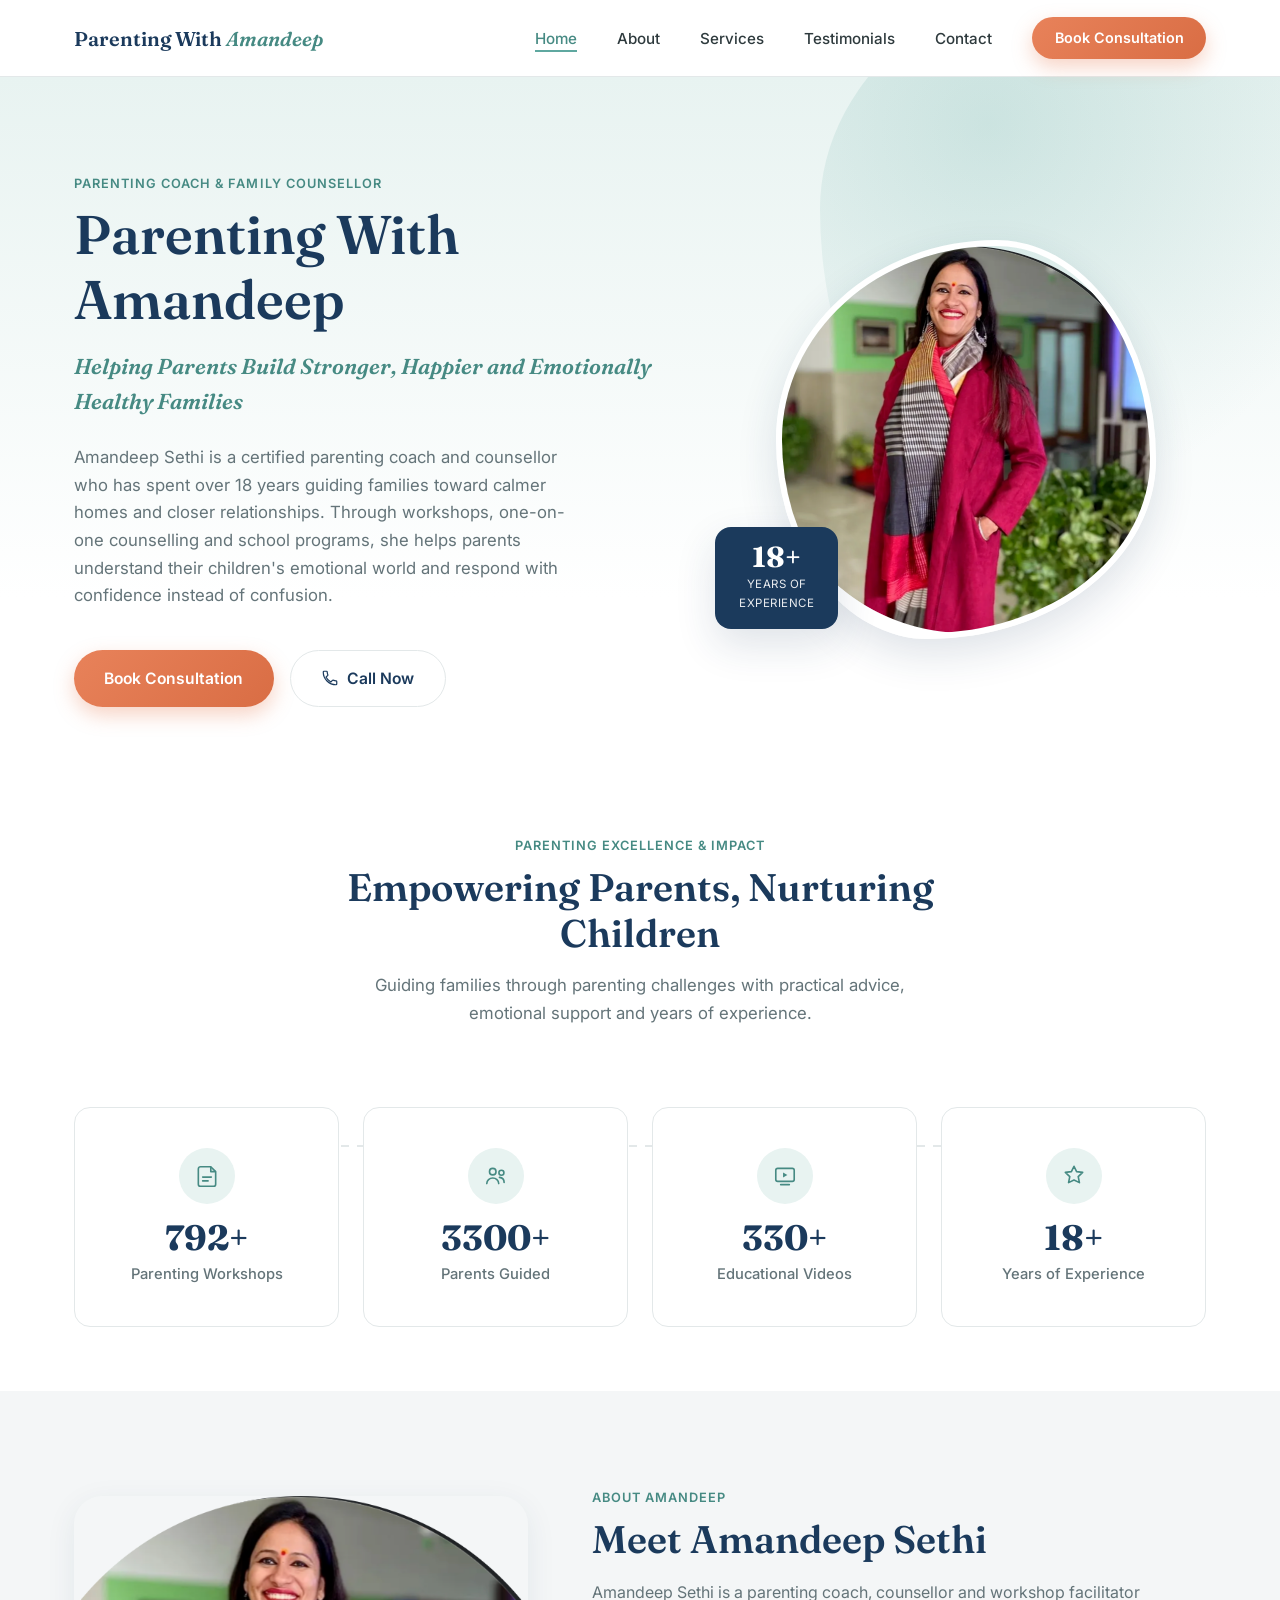
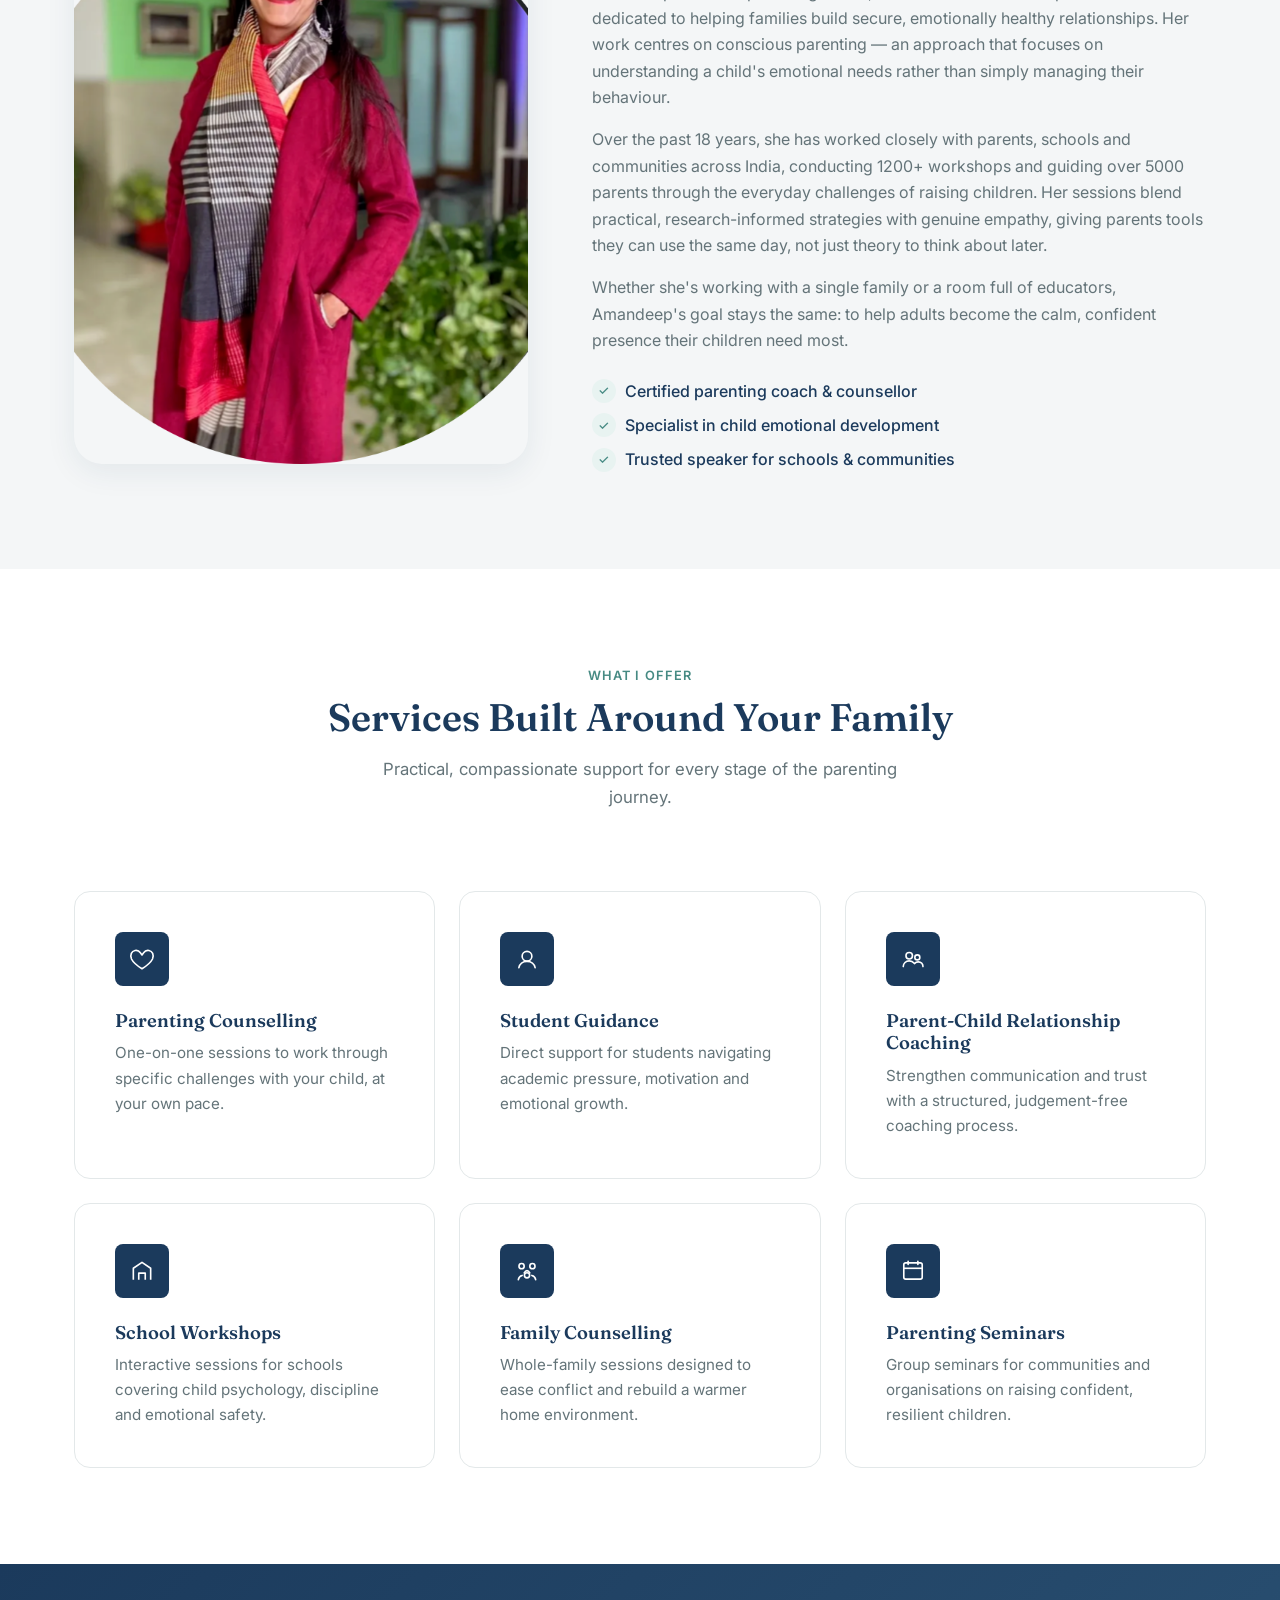
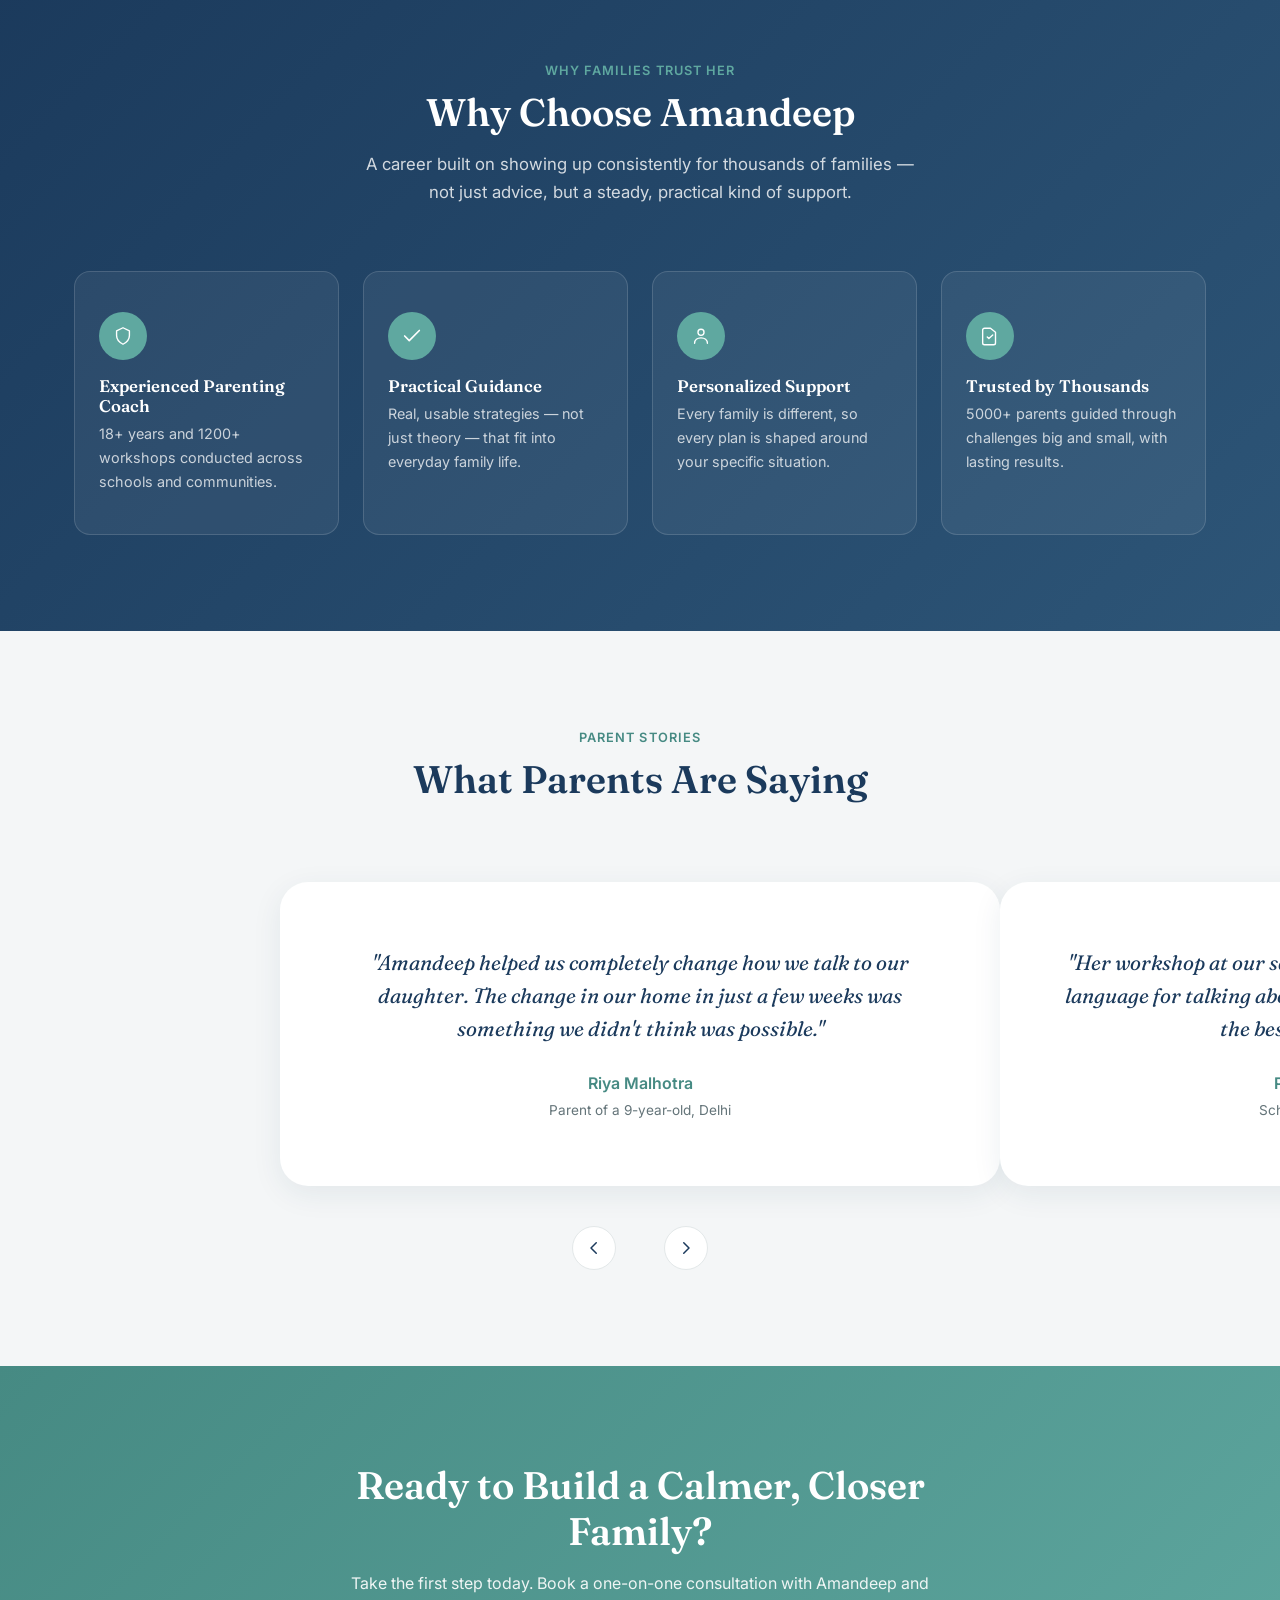
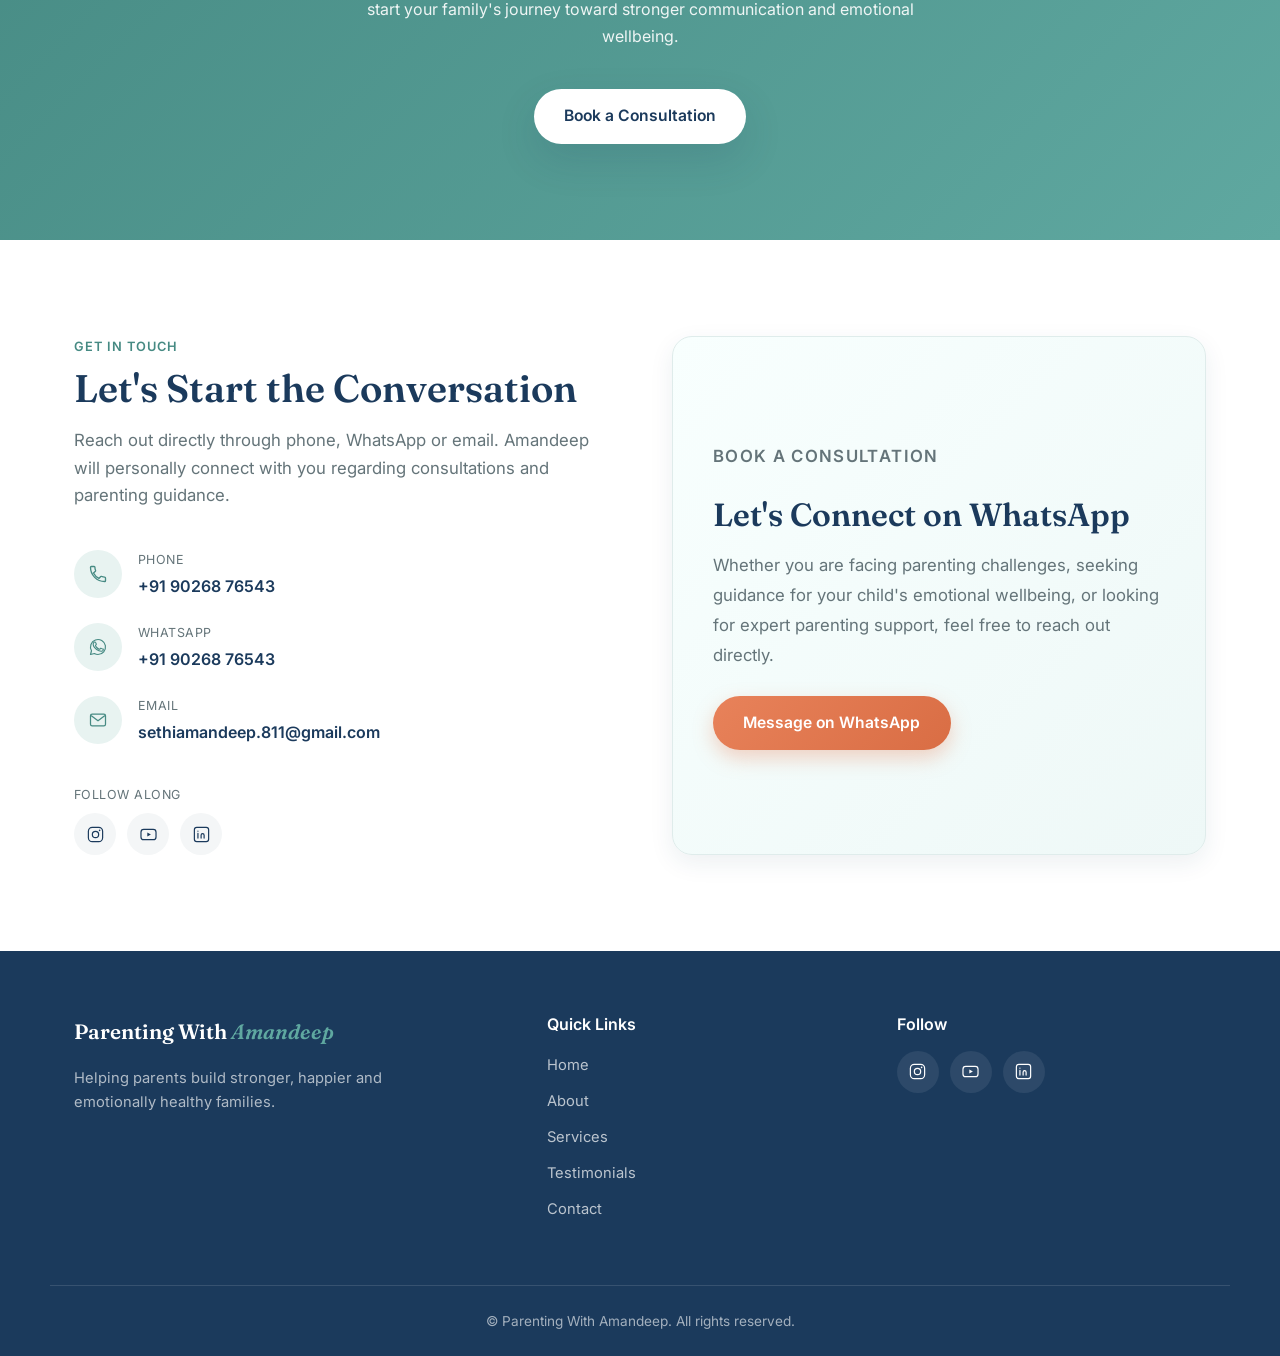
==== index.html @ 9fcb5c41 "Initial website version" ====
<!DOCTYPE html>
<html lang="en">
<head>
  <meta charset="UTF-8" />
  <meta name="viewport" content="width=device-width, initial-scale=1.0" />
  <title>Parenting With Amandeep | Parenting Coach &amp; Family Counsellor</title>
  <meta name="description" content="Amandeep Sethi — Parenting Coach, Counsellor and Workshop Facilitator. 1200+ workshops conducted, 5000+ parents guided. Book a consultation today." />

  <!-- Google Fonts: Fraunces (display/headlines) + Inter (body/UI) -->
  <link rel="preconnect" href="https://fonts.googleapis.com">
  <link rel="preconnect" href="https://fonts.gstatic.com" crossorigin>
  <link href="https://fonts.googleapis.com/css2?family=Fraunces:ital,opsz,wght@0,9..144,300;0,9..144,500;0,9..144,600;0,9..144,700;1,9..144,500&family=Inter:wght@400;500;600;700&display=swap" rel="stylesheet">

  <!-- Stylesheet -->
  <link rel="stylesheet" href="style.css" />
</head>
<body>

  <!-- =========================================================
       SECTION 1 — NAVBAR
       Sticky top navigation with logo, links, and mobile hamburger
  ========================================================== -->
  <header class="navbar" id="navbar">
    <div class="container navbar__inner">

      <a href="#home" class="navbar__logo">
        <span class="navbar__logo-text">Parenting With <em>Amandeep</em></span>
      </a>

      <nav class="navbar__nav" id="primaryNav">
        <ul class="navbar__links">
          <li><a href="#home" class="nav-link is-active">Home</a></li>
          <li><a href="#about" class="nav-link">About</a></li>
          <li><a href="#services" class="nav-link">Services</a></li>
          <li><a href="#testimonials" class="nav-link">Testimonials</a></li>
          <li><a href="#contact" class="nav-link">Contact</a></li>
        </ul>
        <a href="#contact" class="btn btn--primary btn--sm navbar__cta">Book Consultation</a>
      </nav>

      <!-- Mobile hamburger toggle -->
      <button class="hamburger" id="hamburger" aria-label="Toggle navigation menu" aria-expanded="false" aria-controls="mobileMenu">
        <span class="hamburger__bar"></span>
        <span class="hamburger__bar"></span>
        <span class="hamburger__bar"></span>
      </button>
    </div>

    <!-- Mobile slide-down menu -->
    <div class="mobile-menu" id="mobileMenu">
      <ul class="mobile-menu__links">
        <li><a href="#home" class="mobile-link">Home</a></li>
        <li><a href="#about" class="mobile-link">About</a></li>
        <li><a href="#services" class="mobile-link">Services</a></li>
        <li><a href="#testimonials" class="mobile-link">Testimonials</a></li>
        <li><a href="#contact" class="mobile-link">Contact</a></li>
      </ul>
      <a href="#contact" class="btn btn--primary mobile-menu__cta">Book Consultation</a>
    </div>
  </header>

  <main>

    <!-- =========================================================
         SECTION 2 — HERO
         Headline, subheading, intro paragraph, CTA buttons, portrait
    ========================================================== -->
    <section class="hero" id="home">
      <div class="hero__blob" aria-hidden="true"></div>
      <div class="container hero__inner">

        <div class="hero__content">
          <p class="eyebrow">Parenting Coach &amp; Family Counsellor</p>
          <h1 class="hero__title">Parenting With Amandeep</h1>
          <p class="hero__subtitle">Helping Parents Build Stronger, Happier and Emotionally Healthy Families</p>
          <p class="hero__text">
            Amandeep Sethi is a certified parenting coach and counsellor who has spent over 18 years
            guiding families toward calmer homes and closer relationships. Through workshops, one-on-one
            counselling and school programs, she helps parents understand their children's emotional world
            and respond with confidence instead of confusion.
          </p>

          <div class="hero__actions">
            <a href="#contact" class="btn btn--primary">
              Book Consultation
            </a>
            <a href="tel:+910000000000" class="btn btn--outline">
              <svg class="btn__icon" viewBox="0 0 24 24" fill="none" aria-hidden="true">
                <path d="M6.6 10.8c1.4 2.8 3.7 5.1 6.5 6.5l2.2-2.2c.3-.3.7-.4 1-.2 1.2.5 2.4.8 3.7.8.6 0 1 .4 1 1V20c0 .6-.4 1-1 1C10.6 21 3 13.4 3 4c0-.6.4-1 1-1h3.3c.6 0 1 .4 1 1 0 1.3.3 2.5.8 3.7.1.4 0 .8-.2 1L6.6 10.8z" stroke="currentColor" stroke-width="1.6" stroke-linecap="round" stroke-linejoin="round"/>
              </svg>
              Call Now
            </a>
          </div>
        </div>

        <div class="hero__media">
          <div class="hero__image-frame">
            <img src="images/amandeep.PNG" alt="Amandeep Sethi, Parenting Coach and Counsellor" class="hero__image" />
          </div>
          <div class="hero__badge">
            <span class="hero__badge-number">18+</span>
            <span class="hero__badge-label">Years of<br />Experience</span>
          </div>
        </div>

      </div>
    </section>

    <!-- =========================================================
         SECTION 3 — ACHIEVEMENTS
         Milestone strip: connected stat cards representing a
         career timeline of accumulated trust
    ========================================================== -->
    <section class="achievements" aria-label="Achievements and milestones">
      <div class="container">
    <div class="section-head">

      <p class="eyebrow">Parenting Excellence & Impact</p>
        <h2 class="section-title">
            Empowering Parents, Nurturing Children
        </h2>

        <p class="section-subtitle">
            
          Guiding families through parenting challenges with practical advice, emotional support and years of experience.

        </p>

    </div>
</div>
      <div class="container">
        <div class="milestones">

          <div class="milestone">
            <div class="milestone__icon">
              <svg viewBox="0 0 24 24" fill="none" aria-hidden="true"><path d="M4 19.5V5.5a2 2 0 0 1 2-2h9.5l4.5 4.5V19.5a2 2 0 0 1-2 2H6a2 2 0 0 1-2-2z" stroke="currentColor" stroke-width="1.5" stroke-linejoin="round"/><path d="M15.5 3.5V8h4.5" stroke="currentColor" stroke-width="1.5" stroke-linejoin="round"/><path d="M8 13h8M8 16.5h5" stroke="currentColor" stroke-width="1.5" stroke-linecap="round"/></svg>
            </div>
            <span class="milestone__number" data-count="1200" data-suffix="+">0</span>
            <span class="milestone__label">Parenting Workshops</span>
          </div>

          <div class="milestone">
            <div class="milestone__icon">
              <svg viewBox="0 0 24 24" fill="none" aria-hidden="true"><circle cx="9" cy="8" r="3" stroke="currentColor" stroke-width="1.5"/><path d="M3.5 19c0-3 2.5-5.2 5.5-5.2s5.5 2.2 5.5 5.2" stroke="currentColor" stroke-width="1.5" stroke-linecap="round"/><circle cx="17" cy="9" r="2.3" stroke="currentColor" stroke-width="1.5"/><path d="M15.2 13.3c2.4.3 4.3 2.2 4.3 4.7" stroke="currentColor" stroke-width="1.5" stroke-linecap="round"/></svg>
            </div>
            <span class="milestone__number" data-count="5000" data-suffix="+">0</span>
            <span class="milestone__label">Parents Guided</span>
          </div>

          <div class="milestone">
            <div class="milestone__icon">
              <svg viewBox="0 0 24 24" fill="none" aria-hidden="true"><rect x="3.5" y="5" width="17" height="12" rx="1.8" stroke="currentColor" stroke-width="1.5"/><path d="M10.2 8.7l4 2.3-4 2.3V8.7z" fill="currentColor"/><path d="M8 20h8" stroke="currentColor" stroke-width="1.5" stroke-linecap="round"/></svg>
            </div>
            <span class="milestone__number" data-count="500" data-suffix="+">0</span>
            <span class="milestone__label">Educational Videos</span>
          </div>

          <div class="milestone">
            <div class="milestone__icon">
              <svg viewBox="0 0 24 24" fill="none" aria-hidden="true"><path d="M12 3l2.4 5 5.6.7-4.1 3.9 1.1 5.5L12 15.7 7 18.1l1.1-5.5L4 8.7l5.6-.7L12 3z" stroke="currentColor" stroke-width="1.5" stroke-linejoin="round"/></svg>
            </div>
            <span class="milestone__number" data-count="18" data-suffix="+">0</span>
            <span class="milestone__label">Years of Experience</span>
          </div>

        </div>
      </div>
    </section>

    <!-- =========================================================
         SECTION 4 — ABOUT
         Title, professional bio copy, secondary image placeholder
    ========================================================== -->
    <section class="about" id="about">
      <div class="container about__inner">

        <div class="about__media">
          <div class="about__image-frame">
            <img src="images/amandeep-about.PNG" alt="Amandeep Sethi conducting a parenting workshop" class="about__image" />
          </div>
        </div>

        <div class="about__content">
          <p class="eyebrow">About Amandeep</p>
          <h2 class="section-title">Meet Amandeep Sethi</h2>
          <p class="about__text">
            Amandeep Sethi is a parenting coach, counsellor and workshop facilitator dedicated to helping
            families build secure, emotionally healthy relationships. Her work centres on conscious
            parenting — an approach that focuses on understanding a child's emotional needs rather than
            simply managing their behaviour.
          </p>
          <p class="about__text">
            Over the past 18 years, she has worked closely with parents, schools and communities across
            India, conducting 1200+ workshops and guiding over 5000 parents through the everyday
            challenges of raising children. Her sessions blend practical, research-informed strategies
            with genuine empathy, giving parents tools they can use the same day, not just theory to
            think about later.
          </p>
          <p class="about__text">
            Whether she's working with a single family or a room full of educators, Amandeep's goal stays
            the same: to help adults become the calm, confident presence their children need most.
          </p>

          <ul class="about__highlights">
            <li><span class="check">✓</span> Certified parenting coach &amp; counsellor</li>
            <li><span class="check">✓</span> Specialist in child emotional development</li>
            <li><span class="check">✓</span> Trusted speaker for schools &amp; communities</li>
          </ul>
        </div>

      </div>
    </section>

    <!-- =========================================================
         SECTION 5 — SERVICES
         Responsive icon-led service cards
    ========================================================== -->
    <section class="services" id="services">
      <div class="container">
        <div class="section-head">
          <p class="eyebrow">What I Offer</p>
          <h2 class="section-title">Services Built Around Your Family</h2>
          <p class="section-subtitle">Practical, compassionate support for every stage of the parenting journey.</p>
        </div>

        <div class="services__grid">

          <article class="service-card">
            <div class="service-card__icon">
              <svg viewBox="0 0 24 24" fill="none" aria-hidden="true"><path d="M12 21s-7.5-4.6-9.7-9C.7 8.1 2.4 4.8 5.6 4.2c2-.4 3.8.5 4.9 2.1l1.5 2 1.5-2c1.1-1.6 2.9-2.5 4.9-2.1 3.2.6 4.9 3.9 3.3 7.8C19.5 16.4 12 21 12 21z" stroke="currentColor" stroke-width="1.5" stroke-linejoin="round"/></svg>
            </div>
            <h3 class="service-card__title">Parenting Counselling</h3>
            <p class="service-card__text">One-on-one sessions to work through specific challenges with your child, at your own pace.</p>
          </article>

          <article class="service-card">
            <div class="service-card__icon">
              <svg viewBox="0 0 24 24" fill="none" aria-hidden="true"><path d="M12 14c2.5 0 4.5-2 4.5-4.5S14.5 5 12 5 7.5 7 7.5 9.5 9.5 14 12 14z" stroke="currentColor" stroke-width="1.5"/><path d="M4.5 20c.6-3.4 3.6-5.8 7.5-5.8s6.9 2.4 7.5 5.8" stroke="currentColor" stroke-width="1.5" stroke-linecap="round"/></svg>
            </div>
            <h3 class="service-card__title">Student Guidance</h3>
            <p class="service-card__text">Direct support for students navigating academic pressure, motivation and emotional growth.</p>
          </article>

          <article class="service-card">
            <div class="service-card__icon">
              <svg viewBox="0 0 24 24" fill="none" aria-hidden="true"><circle cx="8.5" cy="9" r="3" stroke="currentColor" stroke-width="1.5"/><circle cx="16" cy="10.5" r="2.3" stroke="currentColor" stroke-width="1.5"/><path d="M3 19c0-3 2.5-5.3 5.5-5.3 1.8 0 3.4.8 4.4 2.1" stroke="currentColor" stroke-width="1.5" stroke-linecap="round"/><path d="M13.5 16.2c.8-1 2-1.6 3.4-1.6 2.4 0 4.3 1.9 4.3 4.4" stroke="currentColor" stroke-width="1.5" stroke-linecap="round"/></svg>
            </div>
            <h3 class="service-card__title">Parent-Child Relationship Coaching</h3>
            <p class="service-card__text">Strengthen communication and trust with a structured, judgement-free coaching process.</p>
          </article>

          <article class="service-card">
            <div class="service-card__icon">
              <svg viewBox="0 0 24 24" fill="none" aria-hidden="true"><path d="M4 20V9.5L12 4l8 5.5V20" stroke="currentColor" stroke-width="1.5" stroke-linejoin="round"/><path d="M9 20v-6h6v6" stroke="currentColor" stroke-width="1.5" stroke-linejoin="round"/></svg>
            </div>
            <h3 class="service-card__title">School Workshops</h3>
            <p class="service-card__text">Interactive sessions for schools covering child psychology, discipline and emotional safety.</p>
          </article>

          <article class="service-card">
            <div class="service-card__icon">
              <svg viewBox="0 0 24 24" fill="none" aria-hidden="true"><circle cx="7" cy="7.5" r="2.4" stroke="currentColor" stroke-width="1.5"/><circle cx="17" cy="7.5" r="2.4" stroke="currentColor" stroke-width="1.5"/><circle cx="12" cy="16" r="2.4" stroke="currentColor" stroke-width="1.5"/><path d="M4 20c.3-2 1.6-3.5 3.5-3.9M20 20c-.3-2-1.6-3.5-3.5-3.9M9.4 13.7c.7-1.2 1.6-2 2.6-2s1.9.8 2.6 2" stroke="currentColor" stroke-width="1.5" stroke-linecap="round"/></svg>
            </div>
            <h3 class="service-card__title">Family Counselling</h3>
            <p class="service-card__text">Whole-family sessions designed to ease conflict and rebuild a warmer home environment.</p>
          </article>

          <article class="service-card">
            <div class="service-card__icon">
              <svg viewBox="0 0 24 24" fill="none" aria-hidden="true"><rect x="3.5" y="4.5" width="17" height="15" rx="1.8" stroke="currentColor" stroke-width="1.5"/><path d="M3.5 9.5h17" stroke="currentColor" stroke-width="1.5"/><path d="M7.5 3v3M16.5 3v3" stroke="currentColor" stroke-width="1.5" stroke-linecap="round"/></svg>
            </div>
            <h3 class="service-card__title">Parenting Seminars</h3>
            <p class="service-card__text">Group seminars for communities and organisations on raising confident, resilient children.</p>
          </article>

        </div>
      </div>
    </section>

    <!-- =========================================================
         SECTION 6 — WHY CHOOSE AMANDEEP
    ========================================================== -->
    <section class="why-choose">
      <div class="container why-choose__inner">

        <div class="why-choose__content">
          <p class="eyebrow">Why Families Trust Her</p>
          <h2 class="section-title">Why Choose Amandeep</h2>
          <p class="section-subtitle">
            A career built on showing up consistently for thousands of families — not just advice,
            but a steady, practical kind of support.
          </p>

          <div class="why-grid">
            <div class="why-item">
              <div class="why-item__icon">
                <svg viewBox="0 0 24 24" fill="none" aria-hidden="true"><path d="M12 3l7 3.5v5c0 4.5-3 7.5-7 9.5-4-2-7-5-7-9.5v-5L12 3z" stroke="currentColor" stroke-width="1.5" stroke-linejoin="round"/></svg>
              </div>
              <h3 class="why-item__title">Experienced Parenting Coach</h3>
              <p class="why-item__text">18+ years and 1200+ workshops conducted across schools and communities.</p>
            </div>

            <div class="why-item">
              <div class="why-item__icon">
                <svg viewBox="0 0 24 24" fill="none" aria-hidden="true"><path d="M4 12l5 5L20 6" stroke="currentColor" stroke-width="1.8" stroke-linecap="round" stroke-linejoin="round"/></svg>
              </div>
              <h3 class="why-item__title">Practical Guidance</h3>
              <p class="why-item__text">Real, usable strategies — not just theory — that fit into everyday family life.</p>
            </div>

            <div class="why-item">
              <div class="why-item__icon">
                <svg viewBox="0 0 24 24" fill="none" aria-hidden="true"><circle cx="12" cy="8" r="3.3" stroke="currentColor" stroke-width="1.5"/><path d="M5 20c0-3.5 3-6 7-6s7 2.5 7 6" stroke="currentColor" stroke-width="1.5" stroke-linecap="round"/></svg>
              </div>
              <h3 class="why-item__title">Personalized Support</h3>
              <p class="why-item__text">Every family is different, so every plan is shaped around your specific situation.</p>
            </div>

            <div class="why-item">
              <div class="why-item__icon">
                <svg viewBox="0 0 24 24" fill="none" aria-hidden="true"><path d="M4 19.5V5.5a2 2 0 0 1 2-2h6.5L18 8v11.5a2 2 0 0 1-2 2H6a2 2 0 0 1-2-2z" stroke="currentColor" stroke-width="1.5" stroke-linejoin="round"/><path d="M9 13l1.8 1.8L15 11" stroke="currentColor" stroke-width="1.5" stroke-linecap="round" stroke-linejoin="round"/></svg>
              </div>
              <h3 class="why-item__title">Trusted by Thousands</h3>
              <p class="why-item__text">5000+ parents guided through challenges big and small, with lasting results.</p>
            </div>
          </div>
        </div>

      </div>
    </section>

    <!-- =========================================================
         SECTION 7 — TESTIMONIALS
         Slider with placeholder testimonials, prev/next + dots
    ========================================================== -->
    <section class="testimonials" id="testimonials">
      <div class="container">
        <div class="section-head">
          <p class="eyebrow">Parent Stories</p>
          <h2 class="section-title">What Parents Are Saying</h2>
        </div>

        <div class="testimonial-slider" id="testimonialSlider">
          <div class="testimonial-track" id="testimonialTrack">

            <figure class="testimonial-card">
              <blockquote class="testimonial-card__quote">
                "Amandeep helped us completely change how we talk to our daughter. The change in our
                home in just a few weeks was something we didn't think was possible."
              </blockquote>
              <figcaption class="testimonial-card__author">
                <span class="testimonial-card__name">Riya Malhotra</span>
                <span class="testimonial-card__role">Parent of a 9-year-old, Delhi</span>
              </figcaption>
            </figure>

            <figure class="testimonial-card">
              <blockquote class="testimonial-card__quote">
                "Her workshop at our school gave teachers and parents a shared language for talking
                about children's emotions. Genuinely one of the best sessions we've hosted."
              </blockquote>
              <figcaption class="testimonial-card__author">
                <span class="testimonial-card__name">Principal Anjali Kapoor</span>
                <span class="testimonial-card__role">School Administrator, Gurugram</span>
              </figcaption>
            </figure>

            <figure class="testimonial-card">
              <blockquote class="testimonial-card__quote">
                "I came in feeling like I was failing as a parent. Amandeep never made me feel judged —
                just guided, one practical step at a time."
              </blockquote>
              <figcaption class="testimonial-card__author">
                <span class="testimonial-card__name">Vikram Suri</span>
                <span class="testimonial-card__role">Parent of teenage twins, Mumbai</span>
              </figcaption>
            </figure>

            <figure class="testimonial-card">
              <blockquote class="testimonial-card__quote">
                "What stood out was how personal it felt, even though she's worked with thousands of
                families. Our sessions felt designed specifically for us."
              </blockquote>
              <figcaption class="testimonial-card__author">
                <span class="testimonial-card__name">Neha &amp; Arjun Bhatia</span>
                <span class="testimonial-card__role">Parents of a 5-year-old, Bengaluru</span>
              </figcaption>
            </figure>

          </div>

          <div class="testimonial-controls">
            <button class="testimonial-arrow" id="prevTestimonial" aria-label="Previous testimonial">
              <svg viewBox="0 0 24 24" fill="none" aria-hidden="true"><path d="M15 5l-7 7 7 7" stroke="currentColor" stroke-width="2" stroke-linecap="round" stroke-linejoin="round"/></svg>
            </button>
            <div class="testimonial-dots" id="testimonialDots"></div>
            <button class="testimonial-arrow" id="nextTestimonial" aria-label="Next testimonial">
              <svg viewBox="0 0 24 24" fill="none" aria-hidden="true"><path d="M9 5l7 7-7 7" stroke="currentColor" stroke-width="2" stroke-linecap="round" stroke-linejoin="round"/></svg>
            </button>
          </div>
        </div>
      </div>
    </section>

    <!-- =========================================================
         SECTION 8 — CALL TO ACTION
    ========================================================== -->
    <section class="cta">
      <div class="container cta__inner">
        <h2 class="cta__title">Ready to Build a Calmer, Closer Family?</h2>
        <p class="cta__text">
          Take the first step today. Book a one-on-one consultation with Amandeep and start your
          family's journey toward stronger communication and emotional wellbeing.
        </p>
        <a href="#contact" class="btn btn--light">Book a Consultation</a>
      </div>
    </section>

    <!-- =========================================================
         SECTION 9 — CONTACT
    ========================================================== -->
    <section class="contact" id="contact">
      <div class="container contact__inner">

        <div class="contact__info">
          <p class="eyebrow">Get In Touch</p>
          <h2 class="section-title">Let's Start the Conversation</h2>
          <p class="section-subtitle">Reach out directly through phone, WhatsApp or email. Amandeep will personally connect with you regarding consultations and parenting guidance.</p>

          <ul class="contact__list">
            <li class="contact__item">
              <span class="contact__icon">
                <svg viewBox="0 0 24 24" fill="none" aria-hidden="true"><path d="M6.6 10.8c1.4 2.8 3.7 5.1 6.5 6.5l2.2-2.2c.3-.3.7-.4 1-.2 1.2.5 2.4.8 3.7.8.6 0 1 .4 1 1V20c0 .6-.4 1-1 1C10.6 21 3 13.4 3 4c0-.6.4-1 1-1h3.3c.6 0 1 .4 1 1 0 1.3.3 2.5.8 3.7.1.4 0 .8-.2 1L6.6 10.8z" stroke="currentColor" stroke-width="1.6" stroke-linecap="round" stroke-linejoin="round"/></svg>
              </span>
              <div>
                <span class="contact__label">Phone</span>
                <a href="tel:+919026876543" class="contact__value">+91 90268 76543</a>
              </div>
            </li>

            <li class="contact__item">
              <span class="contact__icon">
                <svg viewBox="0 0 24 24" fill="none" aria-hidden="true"><path d="M17.5 14.4c-.3-.1-1.7-.8-2-.9-.3-.1-.5-.1-.6.1-.2.3-.7.9-.9 1-.2.2-.4.2-.6.1-.9-.4-1.8-1-2.6-1.8-.7-.7-1.3-1.5-1.8-2.4-.1-.2 0-.4.1-.6.2-.2.6-.7.8-.9.1-.2.1-.4 0-.6-.1-.2-.7-1.7-.9-2-.2-.4-.4-.4-.6-.4h-.5c-.2 0-.5.1-.7.3-.7.7-1 1.6-1 2.6.1 1.2.6 2.4 1.5 3.5 1.5 1.9 3.3 3.3 5.5 4.2 1 .4 2 .6 3 .5.7-.1 1.4-.5 1.9-1.1.2-.3.3-.6.3-.9 0-.2 0-.5-.2-.6-.2-.1-.4-.2-.7-.1z" stroke="currentColor" stroke-width="1.3" stroke-linejoin="round"/><path d="M12 21a9 9 0 1 0-7.8-4.5L3 21l4.7-1.2A9 9 0 0 0 12 21z" stroke="currentColor" stroke-width="1.4" stroke-linejoin="round"/></svg>
              </span>
              <div>
                <span class="contact__label">WhatsApp</span>
                <a href="https://wa.me/919026876543" target="_blank" rel="noopener" class="contact__value">+91 90268 76543</a>
              </div>
            </li>

            <li class="contact__item">
              <span class="contact__icon">
                <svg viewBox="0 0 24 24" fill="none" aria-hidden="true"><rect x="3" y="5" width="18" height="14" rx="2" stroke="currentColor" stroke-width="1.5"/><path d="M4 7l8 6 8-6" stroke="currentColor" stroke-width="1.5" stroke-linecap="round" stroke-linejoin="round"/></svg>
              </span>
              <div>
                <span class="contact__label">Email</span>
                <a href="mailto:sethiamandeep.811@gmail.com" class="contact__value">sethiamandeep.811@gmail.com</a> 
              </div>
            </li>
          </ul>

          <div class="contact__social">
            <span class="contact__label">Follow Along</span>
            <div class="social-icons">
              <a href="https://www.instagram.com/parenting_by_amandeep/" class="social-icon" aria-label="Instagram" target="_blank" rel="noopener">
                <svg viewBox="0 0 24 24" fill="none" aria-hidden="true"><rect x="3" y="3" width="18" height="18" rx="5" stroke="currentColor" stroke-width="1.5"/><circle cx="12" cy="12" r="4" stroke="currentColor" stroke-width="1.5"/><circle cx="17.2" cy="6.8" r="1" fill="currentColor"/></svg>
              </a>
              <a href="https://www.youtube.com/channel/UCORkrRvoZBgUt1iR5kBacdw" class="social-icon" aria-label="YouTube" target="_blank" rel="noopener">
                <svg viewBox="0 0 24 24" fill="none" aria-hidden="true"><rect x="2.5" y="5.5" width="19" height="13" rx="3.5" stroke="currentColor" stroke-width="1.5"/><path d="M10.5 9.5l4.5 2.5-4.5 2.5v-5z" fill="currentColor"/></svg>
              </a>
              <a href="https://www.linkedin.com/in/amandeep-sethi-0a8b6b13a/" class="social-icon" aria-label="LinkedIn" target="_blank" rel="noopener">
                <svg viewBox="0 0 24 24" fill="none" aria-hidden="true"><rect x="3" y="3" width="18" height="18" rx="3" stroke="currentColor" stroke-width="1.5"/><path d="M7.5 10.5v6M7.5 7.8v.1M11.5 16.5v-3.7c0-1.1.8-1.9 1.9-1.9s1.9.8 1.9 1.9v3.7" stroke="currentColor" stroke-width="1.5" stroke-linecap="round"/></svg>
              </a>
            </div>
          </div>
        </div>

        <div class="contact__whatsapp">

    <p class="eyebrow">BOOK A CONSULTATION</p>

    <h3>Let's Connect on WhatsApp</h3>

    <p>
        Whether you are facing parenting challenges, seeking guidance for your child's emotional wellbeing, or looking for expert parenting support, feel free to reach out directly.
    </p>

    <a
        href="https://wa.me/919026876543?text=Hello%20Amandeep%20Ma'am,%20I%20would%20like%20to%20book%20a%20consultation."
        target="_blank"
        class="btn btn--primary">

        Message on WhatsApp

    </a>
</div>

      </div>
    </section>

  </main>

  <!-- =========================================================
       SECTION 10 — FOOTER
  ========================================================== -->
  <footer class="footer">
    <div class="container footer__inner">

      <div class="footer__brand">
        <span class="footer__logo">Parenting With <em>Amandeep</em></span>
        <p class="footer__tagline">Helping parents build stronger, happier and emotionally healthy families.</p>
      </div>

      <div class="footer__links">
        <h4 class="footer__heading">Quick Links</h4>
        <ul>
          <li><a href="#home">Home</a></li>
          <li><a href="#about">About</a></li>
          <li><a href="#services">Services</a></li>
          <li><a href="#testimonials">Testimonials</a></li>
          <li><a href="#contact">Contact</a></li>
        </ul>
      </div>

      <div class="footer__social">
        <h4 class="footer__heading">Follow</h4>
        <div class="social-icons">
          <a href="https://www.instagram.com/parenting_by_amandeep/" class="social-icon" aria-label="Instagram" target="_blank" rel="noopener">
            <svg viewBox="0 0 24 24" fill="none" aria-hidden="true"><rect x="3" y="3" width="18" height="18" rx="5" stroke="currentColor" stroke-width="1.5"/><circle cx="12" cy="12" r="4" stroke="currentColor" stroke-width="1.5"/><circle cx="17.2" cy="6.8" r="1" fill="currentColor"/></svg>
          </a>
          <a href="" class="social-icon" aria-label="YouTube" target="_blank" rel="noopener">
            <svg viewBox="0 0 24 24" fill="none" aria-hidden="true"><rect x="2.5" y="5.5" width="19" height="13" rx="3.5" stroke="currentColor" stroke-width="1.5"/><path d="M10.5 9.5l4.5 2.5-4.5 2.5v-5z" fill="currentColor"/></svg>
          </a>
          <a href="https://www.linkedin.com/in/amandeep-sethi-0a8b6b13a" class="social-icon" aria-label="LinkedIn" target="_blank" rel="noopener">
            <svg viewBox="0 0 24 24" fill="none" aria-hidden="true"><rect x="3" y="3" width="18" height="18" rx="3" stroke="currentColor" stroke-width="1.5"/><path d="M7.5 10.5v6M7.5 7.8v.1M11.5 16.5v-3.7c0-1.1.8-1.9 1.9-1.9s1.9.8 1.9 1.9v3.7" stroke="currentColor" stroke-width="1.5" stroke-linecap="round"/></svg>
          </a>
        </div>
      </div>

    </div>

    <div class="footer__bottom">
      <p>&copy; <span id="currentYear"></span> Parenting With Amandeep. All rights reserved.</p>
    </div>
  </footer>

  <!-- Back to top button -->
  <button class="back-to-top" id="backToTop" aria-label="Back to top">
    <svg viewBox="0 0 24 24" fill="none" aria-hidden="true"><path d="M12 19V5M5 12l7-7 7 7" stroke="currentColor" stroke-width="2" stroke-linecap="round" stroke-linejoin="round"/></svg>
  </button>

  <script src="script.js"></script>
</body>
</html>
---- style.css ----
/* =================================================================
   PARENTING WITH AMANDEEP — STYLESHEET
   Organized by: Tokens > Reset > Base > Components > Sections > 
                 Responsive > Utilities
================================================================== */

/* -----------------------------------------------------------------
   1. DESIGN TOKENS
----------------------------------------------------------------- */
:root {
  /* Color palette */
  --color-teal: #5fa8a0;
  --color-teal-dark: #468a83;
  --color-teal-light: #e8f3f1;
  --color-blue: #1b3a5c;
  --color-blue-light: #2d5577;
  --color-white: #ffffff;
  --color-grey-light: #f4f6f7;
  --color-grey-mid: #e3e8e9;
  --color-text: #2e3a3d;
  --color-text-muted: #647479;
  --color-warm: #e8825a;
  --color-warm-dark: #d96d44;

  /* Typography */
  --font-display: "Fraunces", Georgia, serif;
  --font-body: "Inter", -apple-system, BlinkMacSystemFont, sans-serif;

  /* Spacing scale */
  --space-xs: 0.5rem;
  --space-sm: 1rem;
  --space-md: 1.5rem;
  --space-lg: 2.5rem;
  --space-xl: 4rem;
  --space-2xl: 6rem;

  /* Layout */
  --container-width: 1180px;
  --radius-sm: 8px;
  --radius-md: 16px;
  --radius-lg: 28px;
  --shadow-soft: 0 4px 20px rgba(27, 58, 92, 0.06);
  --shadow-card: 0 8px 30px rgba(27, 58, 92, 0.08);
  --shadow-lift: 0 16px 40px rgba(27, 58, 92, 0.14);

  /* Motion */
  --transition-base: 0.25s ease;
  --transition-slow: 0.5s ease;
}

/* -----------------------------------------------------------------
   2. RESET & BASE STYLES
----------------------------------------------------------------- */
* {
  margin: 0;
  padding: 0;
  box-sizing: border-box;
}

html {
  scroll-behavior: smooth;
}

body {
  font-family: var(--font-body);
  color: var(--color-text);
  background-color: var(--color-white);
  line-height: 1.65;
  -webkit-font-smoothing: antialiased;
  overflow-x: hidden;
}

img {
  max-width: 100%;
  display: block;
}

a {
  text-decoration: none;
  color: inherit;
}

ul {
  list-style: none;
}

button {
  font-family: inherit;
  cursor: pointer;
  border: none;
  background: none;
}

/* Visible keyboard focus for accessibility */
a:focus-visible,
button:focus-visible,
input:focus-visible,
textarea:focus-visible {
  outline: 2px solid var(--color-teal-dark);
  outline-offset: 3px;
  border-radius: 4px;
}

/* Respect reduced motion preference */
@media (prefers-reduced-motion: reduce) {
  *,
  *::before,
  *::after {
    animation-duration: 0.01ms !important;
    animation-iteration-count: 1 !important;
    transition-duration: 0.01ms !important;
    scroll-behavior: auto !important;
  }
}

.container {
  width: 100%;
  max-width: var(--container-width);
  margin: 0 auto;
  padding: 0 1.5rem;
}

/* -----------------------------------------------------------------
   3. TYPOGRAPHY
----------------------------------------------------------------- */
h1, h2, h3, h4 {
  font-family: var(--font-display);
  color: var(--color-blue);
  line-height: 1.2;
  font-weight: 600;
}

.eyebrow {
  font-family: var(--font-body);
  font-size: 0.8rem;
  font-weight: 600;
  letter-spacing: 0.08em;
  text-transform: uppercase;
  color: var(--color-teal-dark);
  margin-bottom: var(--space-xs);
}

.section-title {
  font-size: clamp(1.8rem, 3vw, 2.5rem);
  margin-bottom: var(--space-sm);
  font-weight: 600;
}

.section-subtitle {
  color: var(--color-text-muted);
  font-size: 1.05rem;
  max-width: 560px;
}

.section-head {
  text-align: center;
  max-width: 680px;
  margin: 0 auto 80px;
}

.section-head .section-subtitle {
  margin: 0 auto;
}

/* -----------------------------------------------------------------
   4. BUTTONS
----------------------------------------------------------------- */
.btn {
  display: inline-flex;
  align-items: center;
  justify-content: center;
  gap: 0.5rem;
  padding: 0.9rem 1.9rem;
  border-radius: 50px;
  font-weight: 600;
  font-size: 0.98rem;
  transition: transform var(--transition-base), box-shadow var(--transition-base), background-color var(--transition-base);
  white-space: nowrap;
}

.btn--sm {
  padding: 0.6rem 1.4rem;
  font-size: 0.9rem;
}

.btn__icon {
  width: 18px;
  height: 18px;
  flex-shrink: 0;
}

.btn--primary {
  background: linear-gradient(135deg, var(--color-warm) 0%, var(--color-warm-dark) 100%);
  color: var(--color-white);
  box-shadow: 0 8px 20px rgba(232, 130, 90, 0.35);
}

.btn--primary:hover {
  transform: translateY(-2px);
  box-shadow: 0 12px 26px rgba(232, 130, 90, 0.45);
}

.btn--outline {
  background: transparent;
  color: var(--color-blue);
  border: 1.5px solid var(--color-grey-mid);
}

.btn--outline:hover {
  border-color: var(--color-teal);
  color: var(--color-teal-dark);
  transform: translateY(-2px);
}

.btn--light {
  background: var(--color-white);
  color: var(--color-blue);
  box-shadow: var(--shadow-lift);
}

.btn--light:hover {
  transform: translateY(-2px);
  box-shadow: 0 20px 45px rgba(0, 0, 0, 0.18);
}

/* -----------------------------------------------------------------
   5. NAVBAR
----------------------------------------------------------------- */
.navbar {
  position: sticky;
  top: 0;
  z-index: 100;
  background: rgba(255, 255, 255, 0.92);
  backdrop-filter: blur(10px);
  border-bottom: 1px solid var(--color-grey-mid);
  transition: box-shadow var(--transition-base);
}

.navbar.is-scrolled {
  box-shadow: var(--shadow-soft);
}

.navbar__inner {
  display: flex;
  align-items: center;
  justify-content: space-between;
  height: 76px;
}

.navbar__logo-text {
  font-family: var(--font-display);
  font-size: 1.25rem;
  font-weight: 600;
  color: var(--color-blue);
}

.navbar__logo-text em {
  font-style: italic;
  color: var(--color-teal-dark);
}

.navbar__nav {
  display: flex;
  align-items: center;
  gap: var(--space-lg);
}

.navbar__links {
  display: flex;
  gap: var(--space-lg);
}

.nav-link {
  font-size: 0.95rem;
  font-weight: 500;
  color: var(--color-text);
  position: relative;
  padding-bottom: 4px;
  transition: color var(--transition-base);
}

.nav-link::after {
  content: "";
  position: absolute;
  left: 0;
  bottom: 0;
  width: 0;
  height: 2px;
  background: var(--color-teal);
  transition: width var(--transition-base);
}

.nav-link:hover,
.nav-link.is-active {
  color: var(--color-teal-dark);
}

.nav-link:hover::after,
.nav-link.is-active::after {
  width: 100%;
}

/* Hamburger (hidden on desktop) */
.hamburger {
  display: none;
  flex-direction: column;
  gap: 5px;
  padding: 8px;
}

.hamburger__bar {
  width: 24px;
  height: 2px;
  background: var(--color-blue);
  border-radius: 2px;
  transition: transform var(--transition-base), opacity var(--transition-base);
}

.hamburger.is-active .hamburger__bar:nth-child(1) {
  transform: translateY(7px) rotate(45deg);
}
.hamburger.is-active .hamburger__bar:nth-child(2) {
  opacity: 0;
}
.hamburger.is-active .hamburger__bar:nth-child(3) {
  transform: translateY(-7px) rotate(-45deg);
}

/* Mobile menu panel */
.mobile-menu {
  display: none;
  flex-direction: column;
  background: var(--color-white);
  border-top: 1px solid var(--color-grey-mid);
  padding: var(--space-md) 1.5rem var(--space-lg);
  max-height: 0;
  overflow: hidden;
  transition: max-height var(--transition-slow);
}

.mobile-menu.is-open {
  max-height: 420px;
}

.mobile-menu__links {
  display: flex;
  flex-direction: column;
  gap: var(--space-sm);
  margin-bottom: var(--space-md);
}

.mobile-link {
  font-size: 1rem;
  font-weight: 500;
  padding: 0.5rem 0;
  display: block;
  border-bottom: 1px solid var(--color-grey-light);
}

.mobile-menu__cta {
  width: 100%;
}

/* -----------------------------------------------------------------
   6. HERO SECTION
----------------------------------------------------------------- */
.hero {
  position: relative;
  padding: var(--space-2xl) 0 var(--space-xl);
  background: linear-gradient(180deg, var(--color-teal-light) 0%, var(--color-white) 75%);
  overflow: hidden;
}

/* Signature organic blob shape behind hero content */
.hero__blob {
  position: absolute;
  top: -120px;
  right: -100px;
  width: 560px;
  height: 560px;
  background: radial-gradient(circle at 30% 30%, rgba(95, 168, 160, 0.22), rgba(95, 168, 160, 0) 70%);
  border-radius: 58% 42% 65% 35% / 45% 55% 45% 55%;
  z-index: 0;
}

.hero__inner {
  position: relative;
  z-index: 1;
  display: grid;
  grid-template-columns: 1.1fr 0.9fr;
  gap: var(--space-xl);
  align-items: center;
}

.hero__title {
  font-size: clamp(2.4rem, 5vw, 3.4rem);
  margin-bottom: var(--space-sm);
}

.hero__subtitle {
  font-size: clamp(1.1rem, 2vw, 1.35rem);
  color: var(--color-teal-dark);
  font-weight: 600;
  margin-bottom: var(--space-md);
  font-family: var(--font-display);
  font-style: italic;
}

.hero__text {
  color: var(--color-text-muted);
  font-size: 1.05rem;
  max-width: 520px;
  margin-bottom: var(--space-lg);
}

.hero__actions {
  display: flex;
  gap: var(--space-sm);
  flex-wrap: wrap;
}

.hero__media {
  position: relative;
  display: flex;
  justify-content: center;
}

.hero__image-frame {
  position: relative;
  width: 100%;
  max-width: 380px;
  aspect-ratio: 1 / 1.05;
  border-radius: 58% 42% 60% 40% / 50% 55% 45% 50%;
  overflow: hidden;
  box-shadow: var(--shadow-lift);
  border: 6px solid var(--color-white);
}

.hero__image {
  width: 100%;
  height: 100%;
  object-fit: cover;
}

.hero__badge {
  position: absolute;
  bottom: 10px;
  left: -10px;
  background: var(--color-blue);
  color: var(--color-white);
  border-radius: var(--radius-md);
  padding: var(--space-sm) var(--space-md);
  display: flex;
  flex-direction: column;
  align-items: center;
  text-align: center;
  box-shadow: var(--shadow-lift);
}

.hero__badge-number {
  font-family: var(--font-display);
  font-size: 1.8rem;
  font-weight: 700;
  line-height: 1;
}

.hero__badge-label {
  font-size: 0.72rem;
  text-transform: uppercase;
  letter-spacing: 0.04em;
  margin-top: 4px;
  opacity: 0.9;
}

/* -----------------------------------------------------------------
   7. ACHIEVEMENTS — Milestone strip
----------------------------------------------------------------- */
.achievements {
  padding: var(--space-xl) 0;
  background: var(--color-white);
}

.milestones {
  display: grid;
  grid-template-columns: repeat(4, 1fr);
  gap: var(--space-md);
  position: relative;
}

/* Connecting line through milestones — represents the career timeline */
.milestones::before {
  content: "";
  position: absolute;
  top: 38px;
  left: 8%;
  right: 8%;
  height: 2px;
  background: repeating-linear-gradient(
    to right,
    var(--color-grey-mid) 0,
    var(--color-grey-mid) 8px,
    transparent 8px,
    transparent 16px
  );
  z-index: 0;
}

.milestone {
  position: relative;
  z-index: 1;
  background: var(--color-white);
  border: 1px solid var(--color-grey-mid);
  border-radius: var(--radius-md);
  padding: var(--space-lg) var(--space-sm);
  text-align: center;
  display: flex;
  flex-direction: column;
  align-items: center;
  transition: transform var(--transition-base), box-shadow var(--transition-base), border-color var(--transition-base);
}

.milestone:hover {
  transform: translateY(-6px);
  box-shadow: var(--shadow-card);
  border-color: var(--color-teal);
}

.milestone__icon {
  width: 56px;
  height: 56px;
  border-radius: 50%;
  background: var(--color-teal-light);
  color: var(--color-teal-dark);
  display: flex;
  align-items: center;
  justify-content: center;
  margin-bottom: var(--space-sm);
}

.milestone__icon svg {
  width: 26px;
  height: 26px;
}

.milestone__number {
  font-family: var(--font-display);
  font-size: 2.2rem;
  font-weight: 700;
  color: var(--color-blue);
  line-height: 1;
}

.milestone__label {
  font-size: 0.92rem;
  color: var(--color-text-muted);
  margin-top: 0.4rem;
  font-weight: 500;
}

/* -----------------------------------------------------------------
   8. ABOUT SECTION
----------------------------------------------------------------- */
.about {
  padding: var(--space-2xl) 0;
  background: var(--color-grey-light);
}

.about__inner {
  display: grid;
  grid-template-columns: 0.85fr 1.15fr;
  gap: var(--space-xl);
  align-items: center;
}

.about__image-frame {
  border-radius: var(--radius-lg);
  overflow: hidden;
  box-shadow: var(--shadow-card);
  aspect-ratio: 4 / 5;
}

.about__image {
  width: 100%;
  height: 100%;
  object-fit: cover;
}

.about__text {
  color: var(--color-text-muted);
  margin-bottom: var(--space-sm);
}

.about__highlights {
  margin-top: var(--space-md);
  display: flex;
  flex-direction: column;
  gap: var(--space-xs);
}

.about__highlights li {
  display: flex;
  align-items: center;
  gap: 0.6rem;
  font-weight: 500;
  color: var(--color-blue);
}

.check {
  display: inline-flex;
  align-items: center;
  justify-content: center;
  width: 24px;
  height: 24px;
  border-radius: 50%;
  background: var(--color-teal-light);
  color: var(--color-teal-dark);
  font-size: 0.8rem;
  flex-shrink: 0;
}

/* -----------------------------------------------------------------
   9. SERVICES SECTION
----------------------------------------------------------------- */
.services {
  padding: var(--space-2xl) 0;
  background: var(--color-white);
}

.services__grid {
  display: grid;
  grid-template-columns: repeat(3, 1fr);
  gap: var(--space-md);
}

.service-card {
  background: var(--color-white);
  border: 1px solid var(--color-grey-mid);
  border-radius: var(--radius-md);
  padding: var(--space-lg);
  transition: transform var(--transition-base), box-shadow var(--transition-base), border-color var(--transition-base);
}

.service-card:hover {
  transform: translateY(-8px);
  box-shadow: var(--shadow-lift);
  border-color: var(--color-teal);
}

.service-card__icon {
  width: 54px;
  height: 54px;
  border-radius: var(--radius-sm);
  background: var(--color-blue);
  color: var(--color-white);
  display: flex;
  align-items: center;
  justify-content: center;
  margin-bottom: var(--space-md);
}

.service-card__icon svg {
  width: 26px;
  height: 26px;
}

.service-card__title {
  font-size: 1.15rem;
  margin-bottom: 0.5rem;
}

.service-card__text {
  color: var(--color-text-muted);
  font-size: 0.95rem;
}

/* -----------------------------------------------------------------
   10. WHY CHOOSE SECTION
----------------------------------------------------------------- */
.why-choose {
  padding: var(--space-2xl) 0;
  background: var(--color-blue);
  background-image: linear-gradient(135deg, var(--color-blue) 0%, var(--color-blue-light) 100%);
}

.why-choose .eyebrow {
  color: var(--color-teal);
}

.why-choose .section-title,
.why-choose .section-subtitle {
  color: var(--color-white);
}

.why-choose .section-subtitle {
  opacity: 0.8;
}

.why-choose__content {
  text-align: center;
}

.why-choose__content > .section-subtitle {
  margin: 0 auto var(--space-xl);
}

.why-grid {
  display: grid;
  grid-template-columns: repeat(4, 1fr);
  gap: var(--space-md);
}

.why-item {
  background: rgba(255, 255, 255, 0.06);
  border: 1px solid rgba(255, 255, 255, 0.14);
  border-radius: var(--radius-md);
  padding: var(--space-lg) var(--space-md);
  text-align: left;
  transition: background var(--transition-base), transform var(--transition-base);
}

.why-item:hover {
  background: rgba(255, 255, 255, 0.1);
  transform: translateY(-4px);
}

.why-item__icon {
  width: 48px;
  height: 48px;
  border-radius: 50%;
  background: var(--color-teal);
  color: var(--color-white);
  display: flex;
  align-items: center;
  justify-content: center;
  margin-bottom: var(--space-sm);
}

.why-item__icon svg {
  width: 22px;
  height: 22px;
}

.why-item__title {
  color: var(--color-white);
  font-size: 1.05rem;
  margin-bottom: 0.4rem;
}

.why-item__text {
  color: rgba(255, 255, 255, 0.75);
  font-size: 0.9rem;
}

/* -----------------------------------------------------------------
   11. TESTIMONIALS SLIDER
----------------------------------------------------------------- */
.testimonials {
  padding: var(--space-2xl) 0;
  background: var(--color-grey-light);
}

.testimonial-slider {
  max-width: 720px;
  margin: 0 auto;
}

.testimonial-track {
  display: flex;
  transition: transform var(--transition-slow);
}

.testimonial-card {
  flex: 0 0 100%;
  background: var(--color-white);
  border-radius: var(--radius-lg);
  padding: var(--space-xl);
  box-shadow: var(--shadow-card);
  text-align: center;
}

.testimonial-card__quote {
  font-family: var(--font-display);
  font-style: italic;
  font-size: clamp(1.05rem, 2vw, 1.3rem);
  color: var(--color-blue);
  line-height: 1.6;
  margin-bottom: var(--space-md);
}

.testimonial-card__author {
  display: flex;
  flex-direction: column;
  gap: 0.2rem;
}

.testimonial-card__name {
  font-weight: 600;
  color: var(--color-teal-dark);
}

.testimonial-card__role {
  font-size: 0.85rem;
  color: var(--color-text-muted);
}

.testimonial-controls {
  display: flex;
  align-items: center;
  justify-content: center;
  gap: var(--space-md);
  margin-top: var(--space-lg);
}

.testimonial-arrow {
  width: 44px;
  height: 44px;
  border-radius: 50%;
  background: var(--color-white);
  border: 1px solid var(--color-grey-mid);
  color: var(--color-blue);
  display: flex;
  align-items: center;
  justify-content: center;
  transition: background var(--transition-base), color var(--transition-base), transform var(--transition-base);
}

.testimonial-arrow svg {
  width: 18px;
  height: 18px;
}

.testimonial-arrow:hover {
  background: var(--color-teal);
  color: var(--color-white);
  transform: scale(1.06);
}

.testimonial-dots {
  display: flex;
  gap: 0.5rem;
}

.testimonial-dot {
  width: 9px;
  height: 9px;
  border-radius: 50%;
  background: var(--color-grey-mid);
  transition: background var(--transition-base), transform var(--transition-base);
}

.testimonial-dot.is-active {
  background: var(--color-teal);
  transform: scale(1.25);
}

/* -----------------------------------------------------------------
   12. CALL TO ACTION SECTION
----------------------------------------------------------------- */
.cta {
  padding: var(--space-2xl) 0;
  background: linear-gradient(135deg, var(--color-teal-dark) 0%, var(--color-teal) 100%);
  text-align: center;
}

.cta__inner {
  max-width: 640px;
}

.cta__title {
  color: var(--color-white);
  font-size: clamp(1.8rem, 3.5vw, 2.4rem);
  margin-bottom: var(--space-sm);
}

.cta__text {
  color: rgba(255, 255, 255, 0.9);
  margin-bottom: var(--space-lg);
}

/* -----------------------------------------------------------------
   13. CONTACT SECTION
----------------------------------------------------------------- */
.contact {
  padding: var(--space-2xl) 0;
  background: var(--color-white);
}

.contact__inner {
  display: grid;
  grid-template-columns: 1fr 1fr;
  gap: var(--space-xl);
}

.contact__whatsapp {
  background: linear-gradient(135deg, #f8fffe 0%, #eef8f7 100%);
  padding: 40px;
  border-radius: 20px;
  box-shadow: 0 8px 25px rgba(27, 58, 92, 0.08);
  border: 1px solid #dfeceb;
  display: flex;
  flex-direction: column;
  justify-content: center;
  min-height: 280px;
}

.contact__whatsapp h3 {
  font-size: 2rem;
  color: #1b3a5c;
  margin-bottom: 15px;
}

.contact__whatsapp p {
  font-size: 1.05rem;
  color: #647479;
  line-height: 1.8;
  margin-bottom: 25px;
}

.contact__whatsapp .btn {
  width: fit-content;
}

.contact__list {
  margin: var(--space-lg) 0;
  display: flex;
  flex-direction: column;
  gap: var(--space-md);
}

.contact__item {
  display: flex;
  align-items: center;
  gap: var(--space-sm);
}

.contact__icon {
  width: 48px;
  height: 48px;
  border-radius: 50%;
  background: var(--color-teal-light);
  color: var(--color-teal-dark);
  display: flex;
  align-items: center;
  justify-content: center;
  flex-shrink: 0;
}

.contact__icon svg {
  width: 20px;
  height: 20px;
}

.contact__label {
  display: block;
  font-size: 0.78rem;
  text-transform: uppercase;
  letter-spacing: 0.04em;
  color: var(--color-text-muted);
  margin-bottom: 2px;
}

.contact__value {
  font-weight: 600;
  color: var(--color-blue);
  transition: color var(--transition-base);
}

.contact__value:hover {
  color: var(--color-teal-dark);
}

.contact__social {
  margin-top: var(--space-md);
}

.social-icons {
  display: flex;
  gap: 0.7rem;
  margin-top: var(--space-xs);
}

.social-icon {
  width: 42px;
  height: 42px;
  border-radius: 50%;
  background: var(--color-grey-light);
  color: var(--color-blue);
  display: flex;
  align-items: center;
  justify-content: center;
  transition: background var(--transition-base), color var(--transition-base), transform var(--transition-base);
}

.social-icon svg {
  width: 19px;
  height: 19px;
}

.social-icon:hover {
  background: var(--color-teal);
  color: var(--color-white);
  transform: translateY(-3px);
}

/* Contact form */
.contact__form {
  background: var(--color-grey-light);
  border-radius: var(--radius-lg);
  padding: var(--space-lg);
}

.form-row {
  margin-bottom: var(--space-md);
  display: flex;
  flex-direction: column;
}

.form-label {
  font-size: 0.85rem;
  font-weight: 600;
  color: var(--color-blue);
  margin-bottom: 0.4rem;
}

.form-input {
  font-family: var(--font-body);
  padding: 0.8rem 1rem;
  border: 1.5px solid var(--color-grey-mid);
  border-radius: var(--radius-sm);
  font-size: 0.95rem;
  background: var(--color-white);
  transition: border-color var(--transition-base), box-shadow var(--transition-base);
}

.form-input:focus {
  border-color: var(--color-teal);
  box-shadow: 0 0 0 3px rgba(95, 168, 160, 0.15);
}

.form-input.has-error {
  border-color: #d9534f;
}

.form-textarea {
  resize: vertical;
  min-height: 100px;
}

.form-error {
  font-size: 0.8rem;
  color: #d9534f;
  margin-top: 0.3rem;
  min-height: 1em;
}

.form-submit {
  width: 100%;
  margin-top: var(--space-xs);
}

.form-success {
  display: none;
  margin-top: var(--space-md);
  padding: var(--space-sm);
  background: var(--color-teal-light);
  color: var(--color-teal-dark);
  border-radius: var(--radius-sm);
  font-size: 0.9rem;
  text-align: center;
}

.form-success.is-visible {
  display: block;
}

/* -----------------------------------------------------------------
   14. FOOTER
----------------------------------------------------------------- */
.footer {
  background: var(--color-blue);
  color: rgba(255, 255, 255, 0.85);
  padding-top: var(--space-xl);
}

.footer__inner {
  display: grid;
  grid-template-columns: 1.4fr 1fr 1fr;
  gap: var(--space-lg);
  padding-bottom: var(--space-xl);
  border-bottom: 1px solid rgba(255, 255, 255, 0.12);
}

.footer__logo {
  font-family: var(--font-display);
  font-size: 1.3rem;
  font-weight: 600;
  color: var(--color-white);
}

.footer__logo em {
  color: var(--color-teal);
  font-style: italic;
}

.footer__tagline {
  margin-top: var(--space-sm);
  max-width: 320px;
  font-size: 0.92rem;
  color: rgba(255, 255, 255, 0.65);
}

.footer__heading {
  color: var(--color-white);
  font-size: 1rem;
  margin-bottom: var(--space-sm);
  font-family: var(--font-body);
  font-weight: 600;
}

.footer__links ul {
  display: flex;
  flex-direction: column;
  gap: 0.6rem;
}

.footer__links a {
  font-size: 0.92rem;
  color: rgba(255, 255, 255, 0.7);
  transition: color var(--transition-base);
}

.footer__links a:hover {
  color: var(--color-teal);
}

.footer__social .social-icon {
  background: rgba(255, 255, 255, 0.08);
  color: var(--color-white);
}

.footer__social .social-icon:hover {
  background: var(--color-teal);
}

.footer__bottom {
  text-align: center;
  padding: var(--space-md) 0;
  font-size: 0.85rem;
  color: rgba(255, 255, 255, 0.6);
}

/* -----------------------------------------------------------------
   15. BACK TO TOP BUTTON
----------------------------------------------------------------- */
.back-to-top {
  position: fixed;
  bottom: 28px;
  right: 28px;
  width: 48px;
  height: 48px;
  border-radius: 50%;
  background: var(--color-blue);
  color: var(--color-white);
  display: flex;
  align-items: center;
  justify-content: center;
  box-shadow: var(--shadow-lift);
  opacity: 0;
  visibility: hidden;
  transform: translateY(10px);
  transition: opacity var(--transition-base), visibility var(--transition-base), transform var(--transition-base), background var(--transition-base);
  z-index: 90;
}

.back-to-top.is-visible {
  opacity: 1;
  visibility: visible;
  transform: translateY(0);
}

.back-to-top:hover {
  background: var(--color-teal-dark);
}

.back-to-top svg {
  width: 20px;
  height: 20px;
}

/* -----------------------------------------------------------------
   16. SCROLL-REVEAL ANIMATION (lightweight, respects reduced motion)
----------------------------------------------------------------- */
.reveal {
  opacity: 0;
  transform: translateY(24px);
  transition: opacity 0.6s ease, transform 0.6s ease;
}

.reveal.is-revealed {
  opacity: 1;
  transform: translateY(0);
}

/* -----------------------------------------------------------------
   17. RESPONSIVE BREAKPOINTS
----------------------------------------------------------------- */

/* Tablet */
@media (max-width: 992px) {
  .hero__inner {
    grid-template-columns: 1fr;
    text-align: center;
  }

  .hero__text {
    margin-left: auto;
    margin-right: auto;
  }

  .hero__actions {
    justify-content: center;
  }

  .hero__media {
    margin-top: var(--space-lg);
  }

  .about__inner {
    grid-template-columns: 1fr;
  }

  .about__image-frame {
    max-width: 420px;
    margin: 0 auto;
  }

  .services__grid {
    grid-template-columns: repeat(2, 1fr);
  }

  .why-grid {
    grid-template-columns: repeat(2, 1fr);
  }

  .contact__inner {
    grid-template-columns: 1fr;
  }

  .footer__inner {
    grid-template-columns: 1fr 1fr;
  }

  .footer__brand {
    grid-column: 1 / -1;
  }
}

/* Mobile nav switch */
@media (max-width: 860px) {
  .navbar__nav {
    display: none;
  }

  .hamburger {
    display: flex;
  }

  .mobile-menu {
    display: flex;
  }
}

/* Small tablet / large phone */
@media (max-width: 768px) {
  .milestones {
    grid-template-columns: repeat(2, 1fr);
  }

  .milestones::before {
    display: none;
  }

  .services__grid {
    grid-template-columns: 1fr;
  }

  .why-grid {
    grid-template-columns: 1fr;
  }
}

/* Mobile phones */
@media (max-width: 560px) {
  :root {
    --space-2xl: 4rem;
    --space-xl: 2.8rem;
  }

  .hero {
    padding-top: var(--space-xl);
  }

  .hero__blob {
    width: 360px;
    height: 360px;
    top: -80px;
    right: -120px;
  }

  .hero__image-frame {
    max-width: 280px;
  }

  .hero__badge {
    left: 50%;
    transform: translateX(-50%);
    bottom: -20px;
  }

  .hero__actions {
    flex-direction: column;
    width: 100%;
  }

  .hero__actions .btn {
    width: 100%;
  }

  .testimonial-card {
    padding: var(--space-lg) var(--space-md);
  }

  .back-to-top {
    bottom: 18px;
    right: 18px;
    width: 42px;
    height: 42px;
  }
}
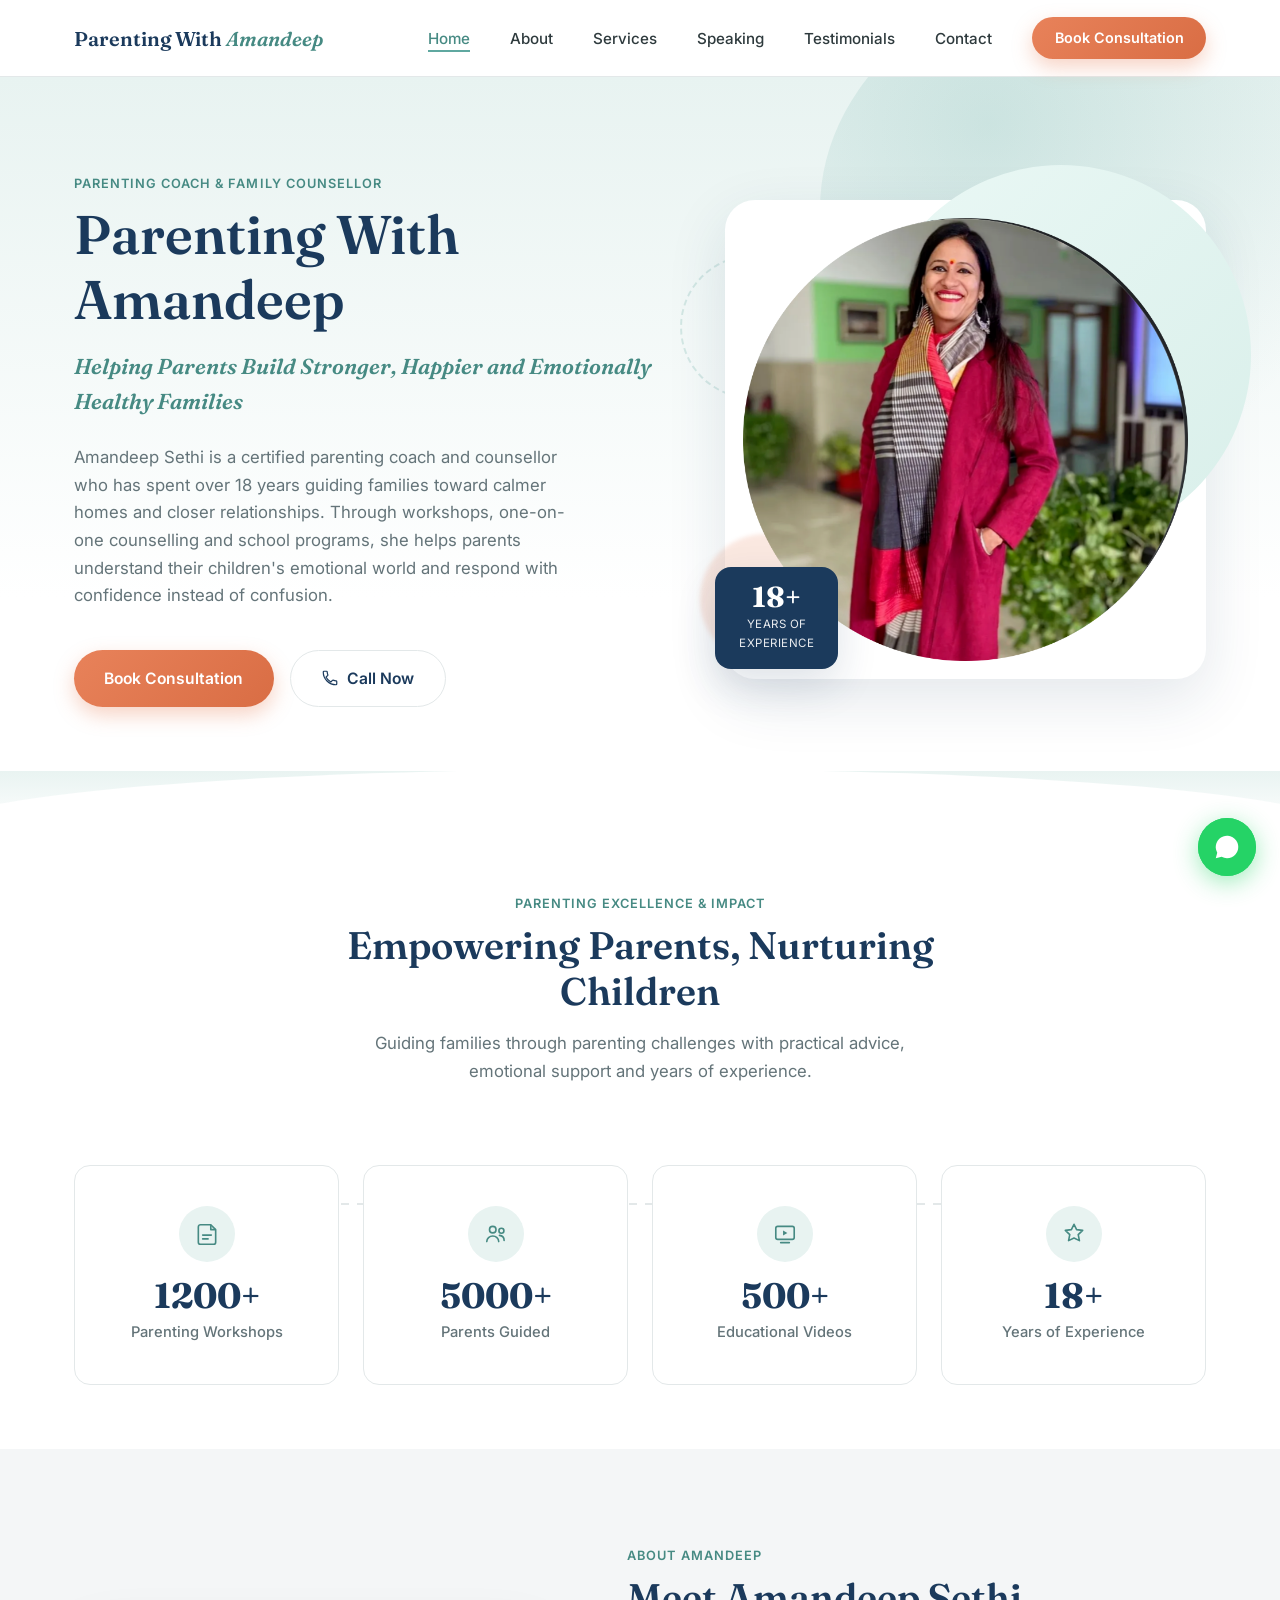
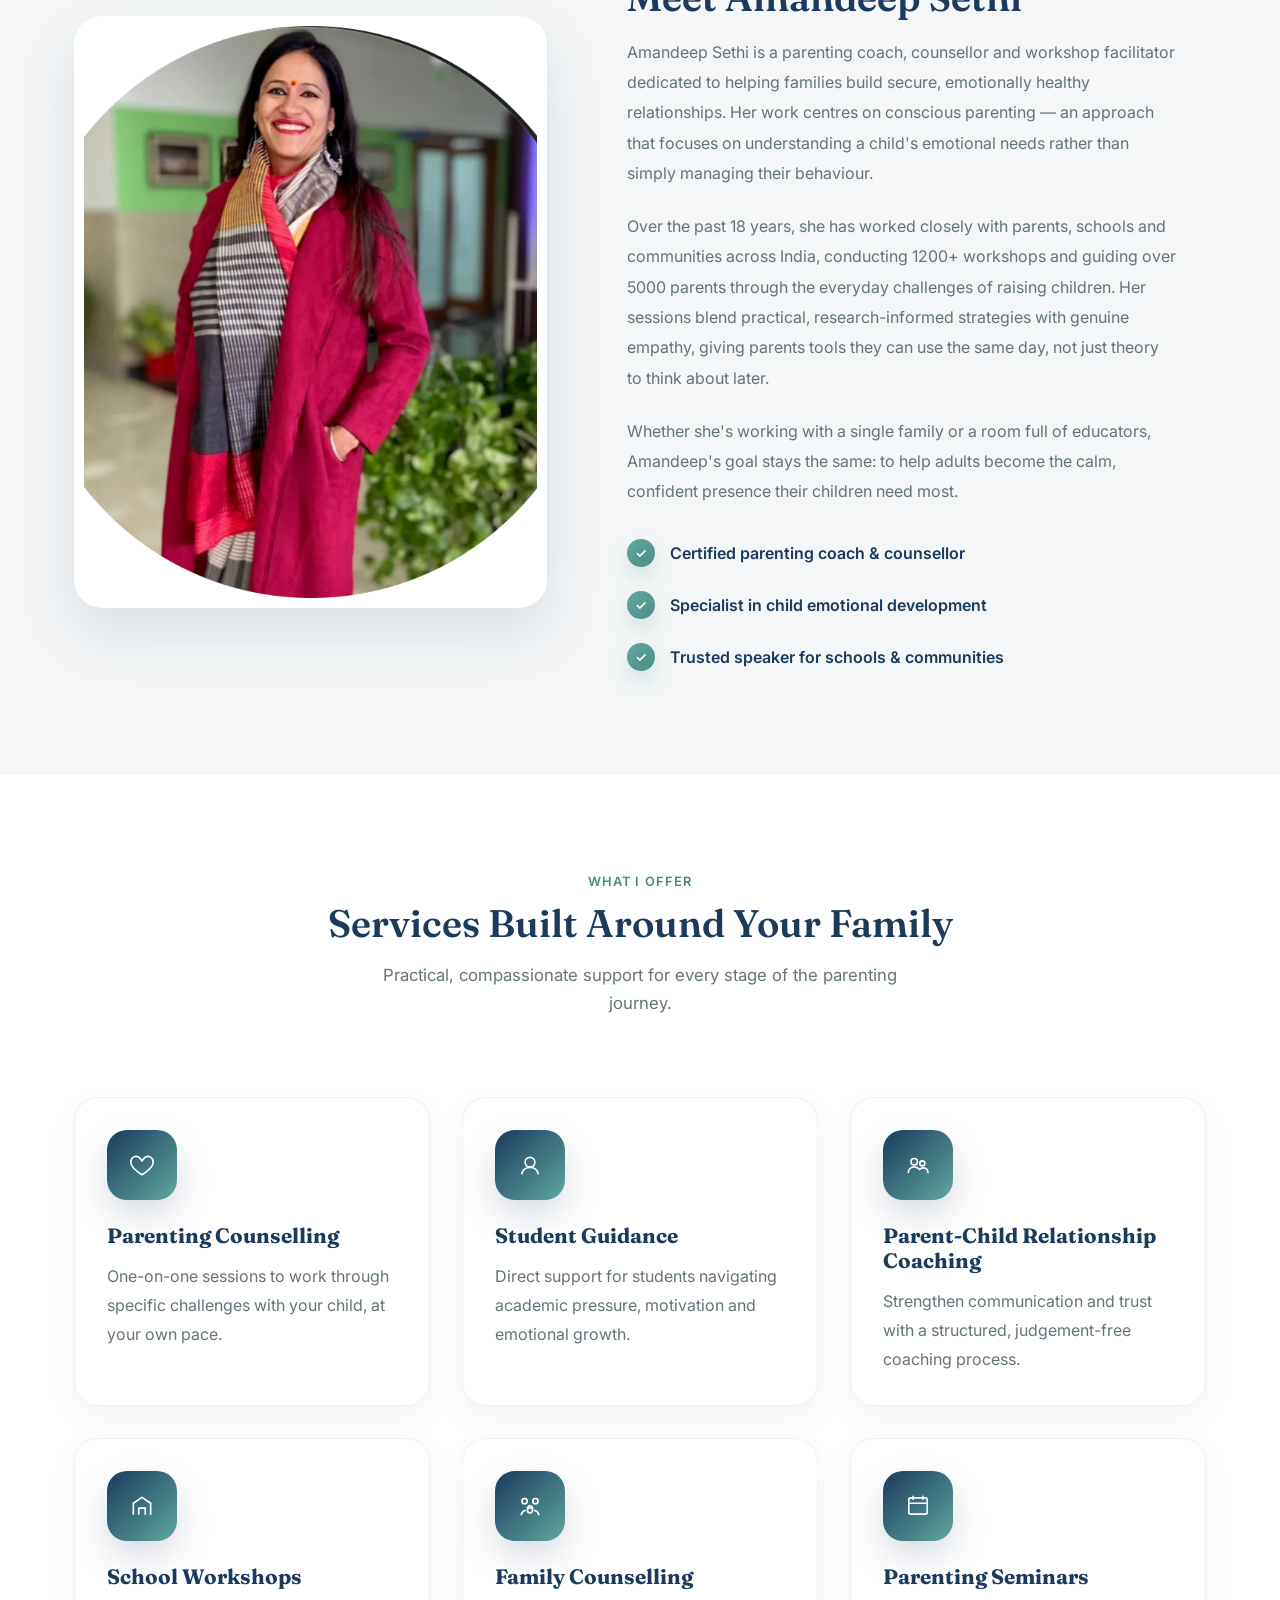
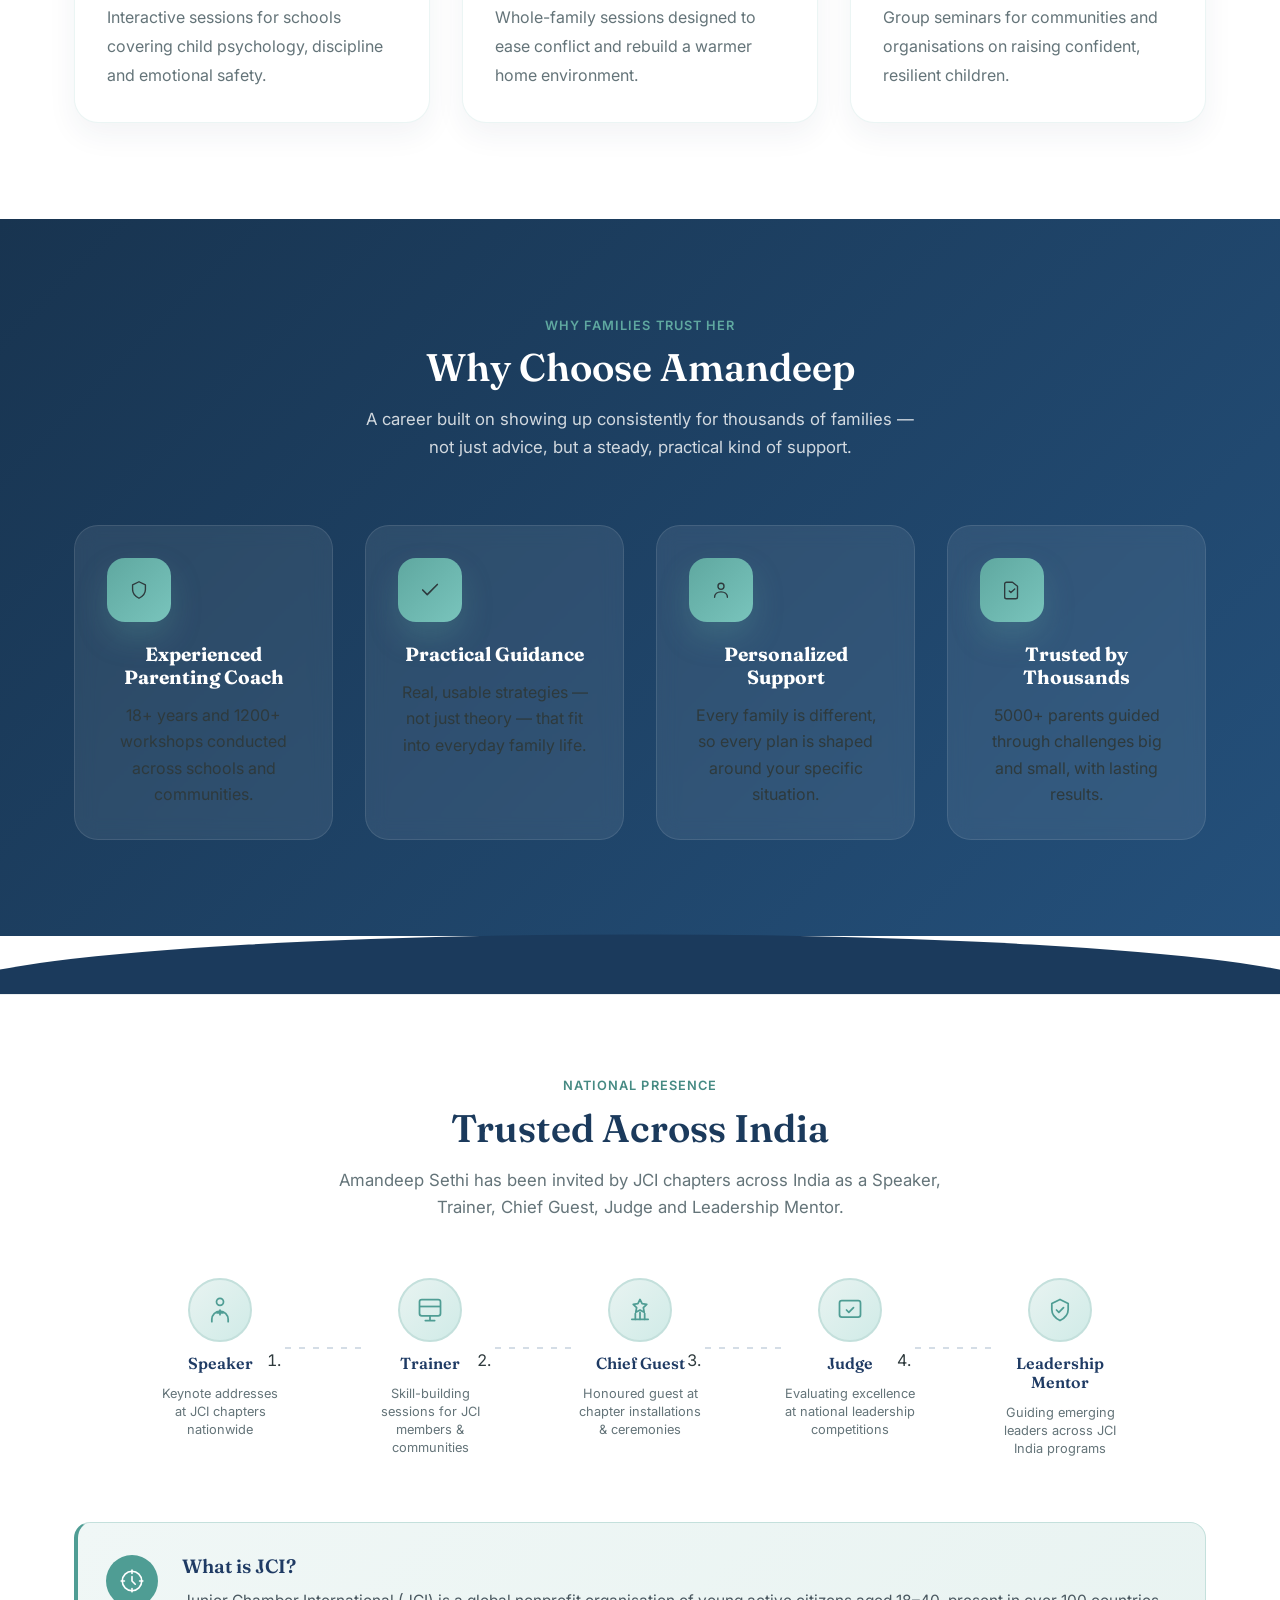
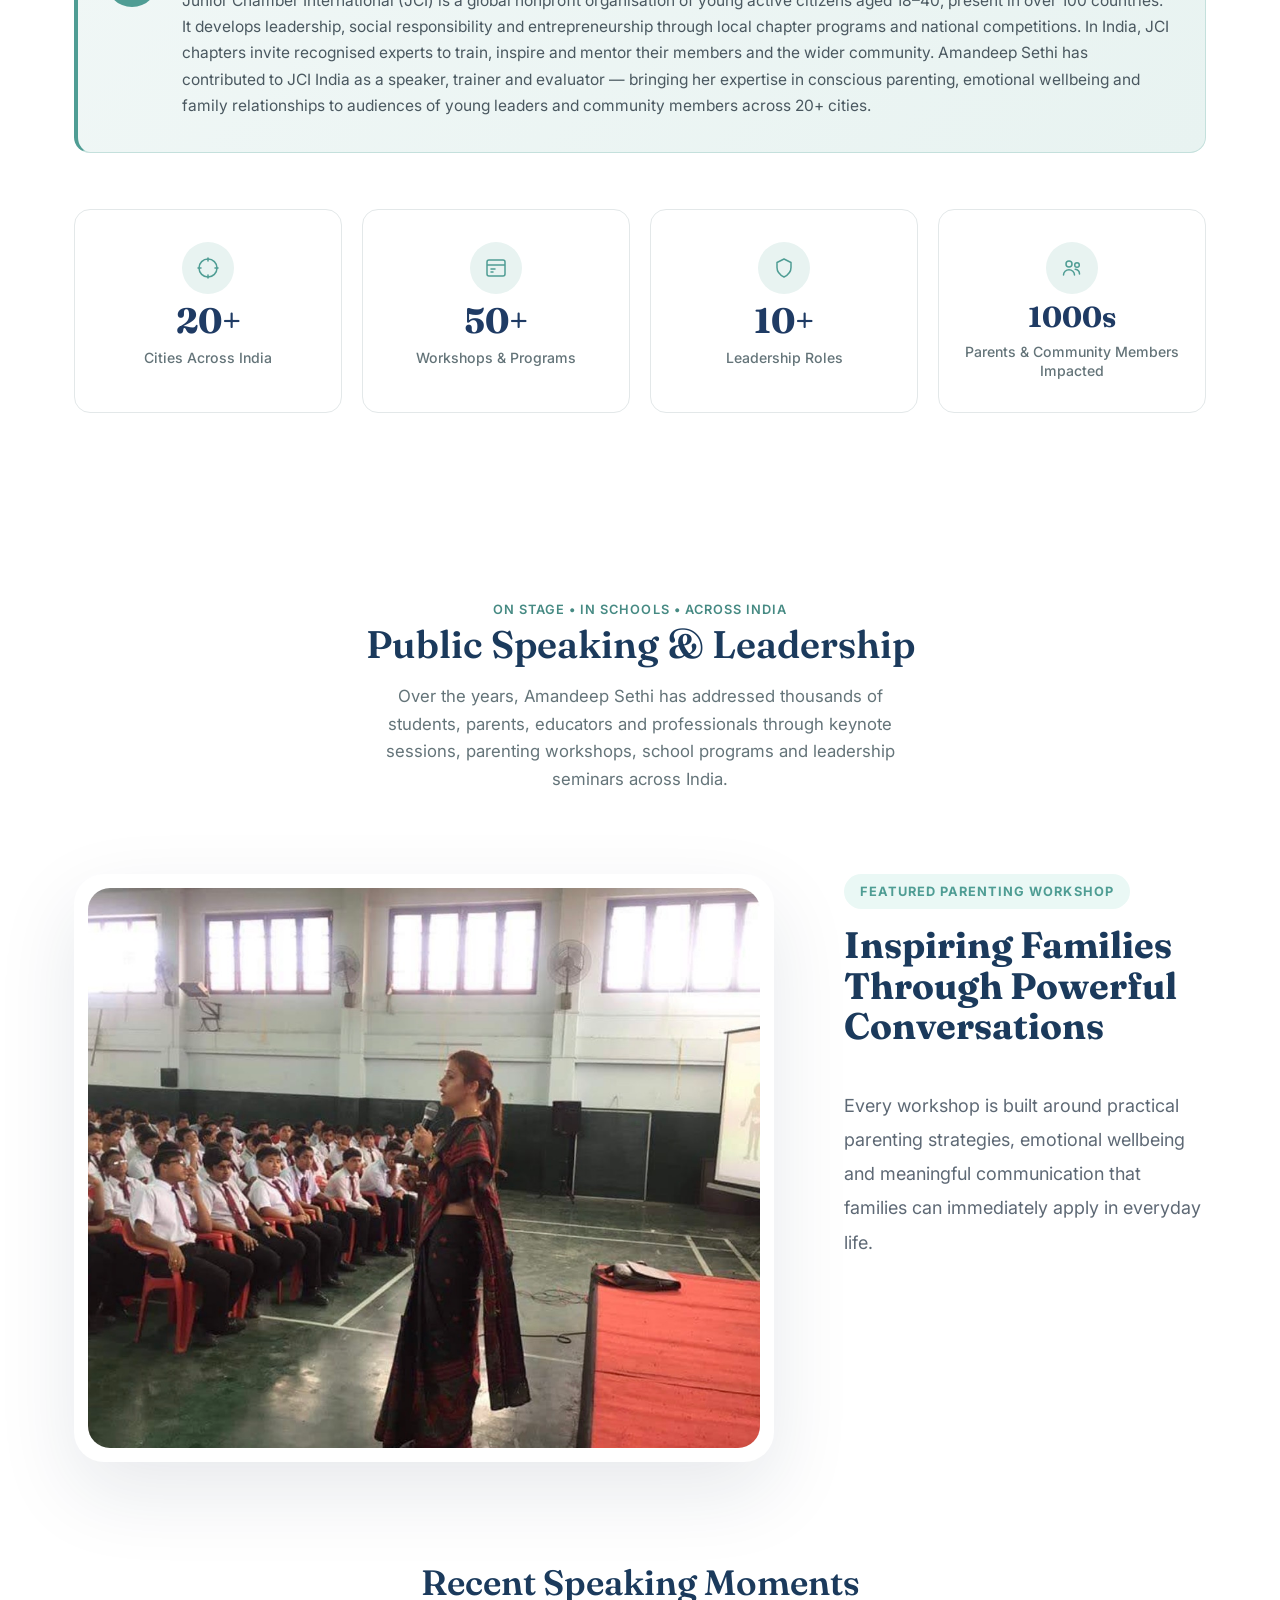
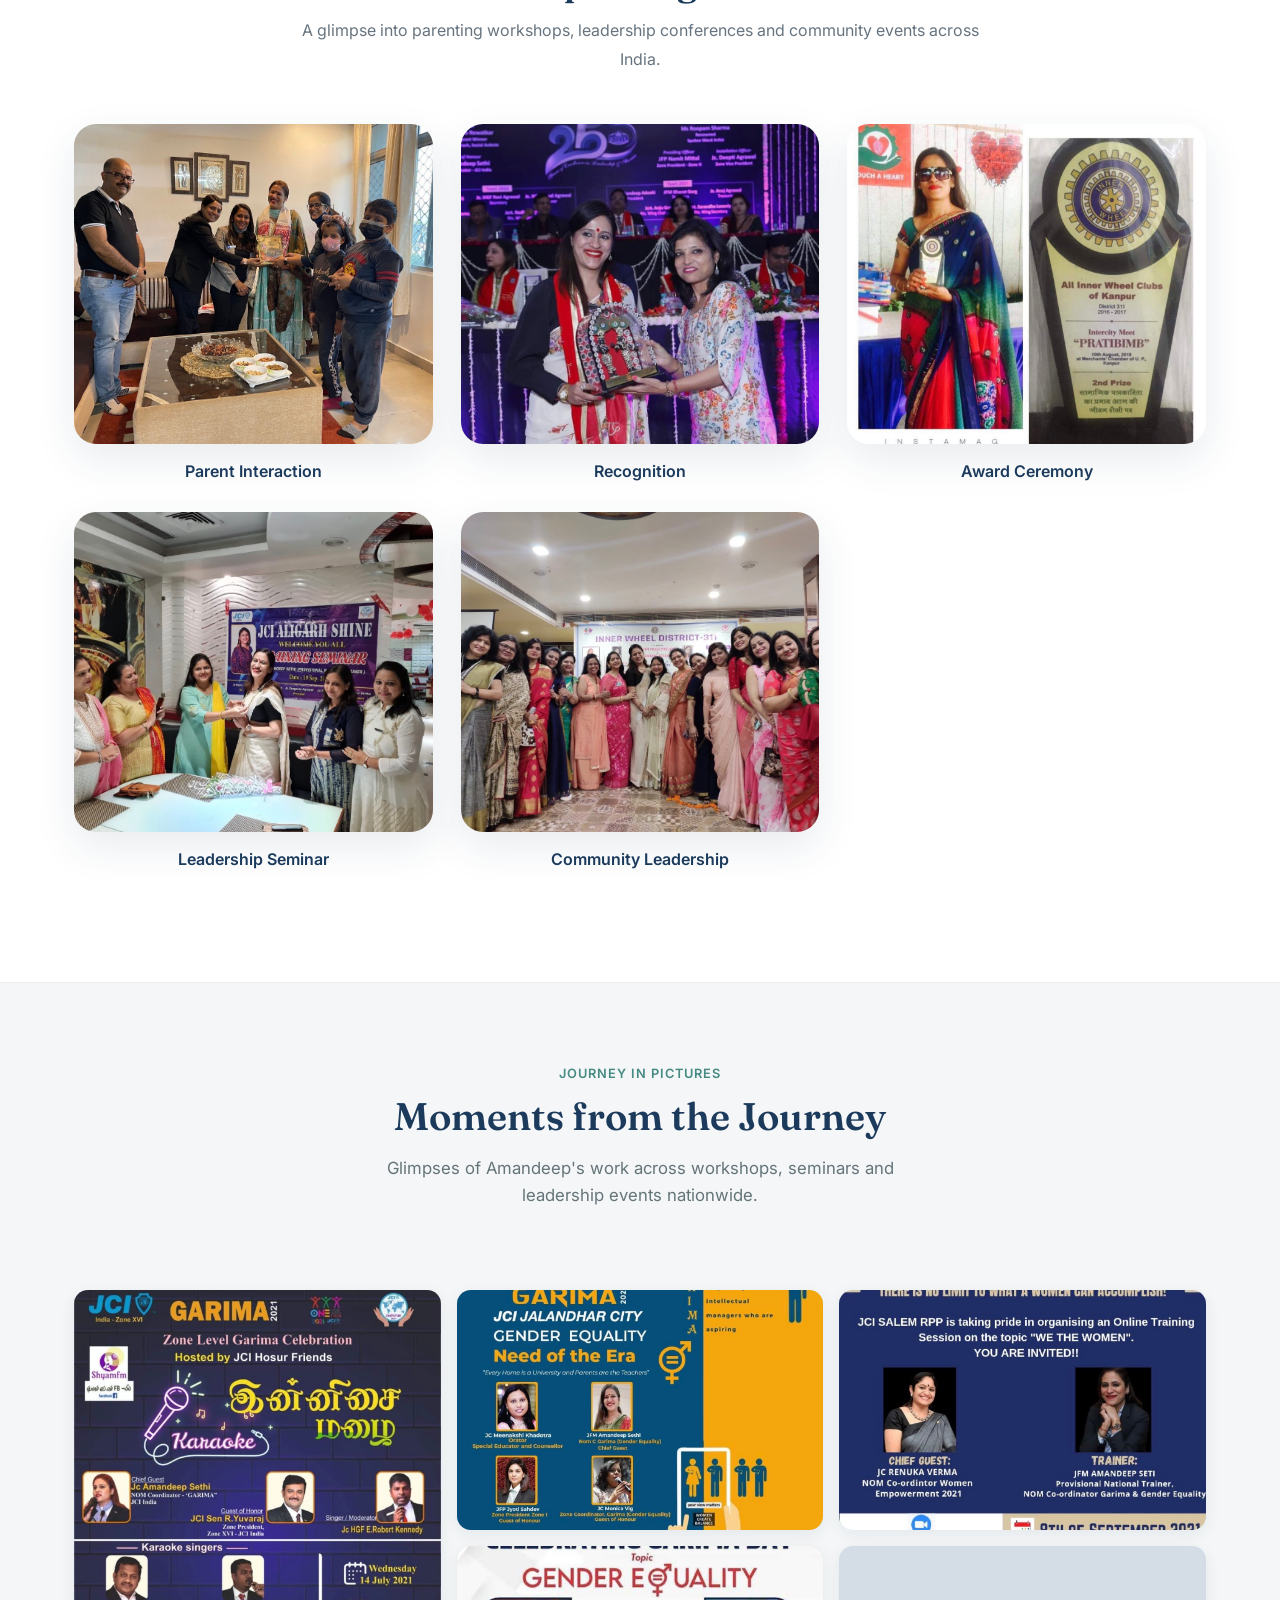
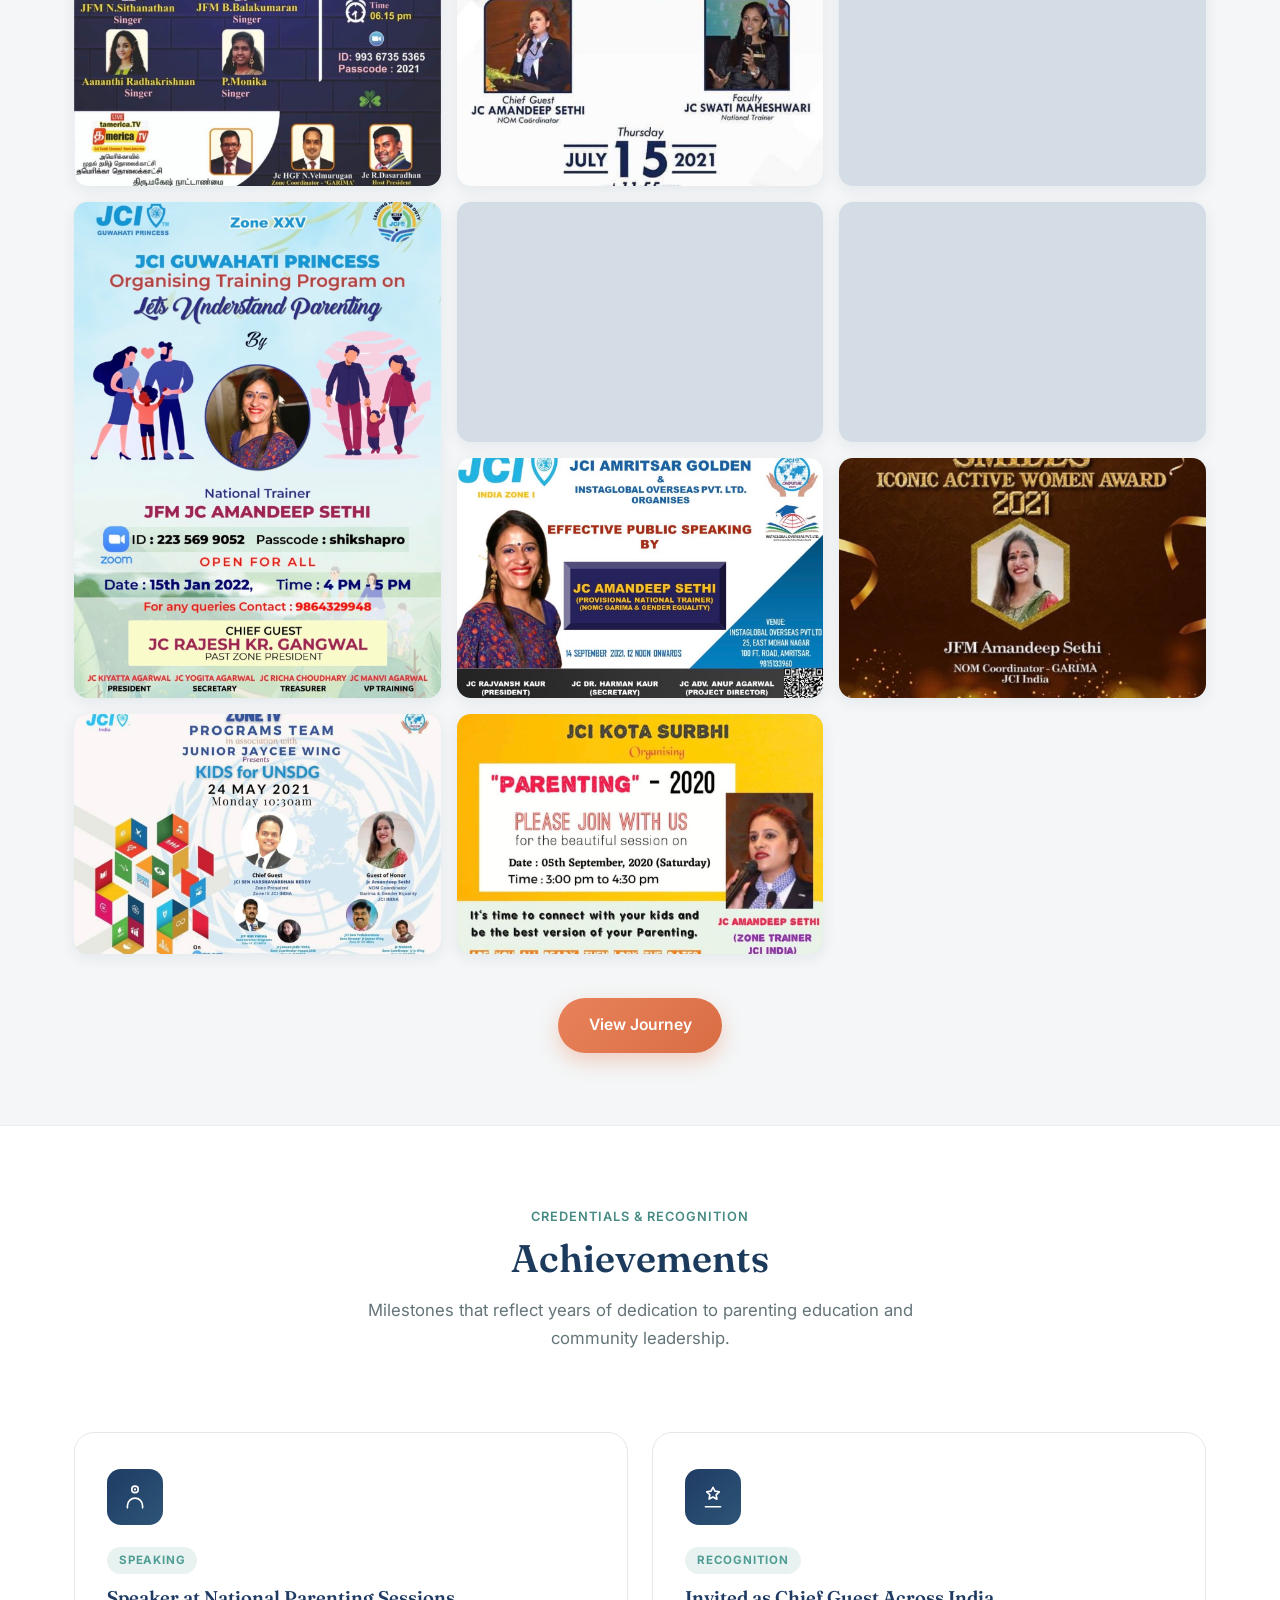
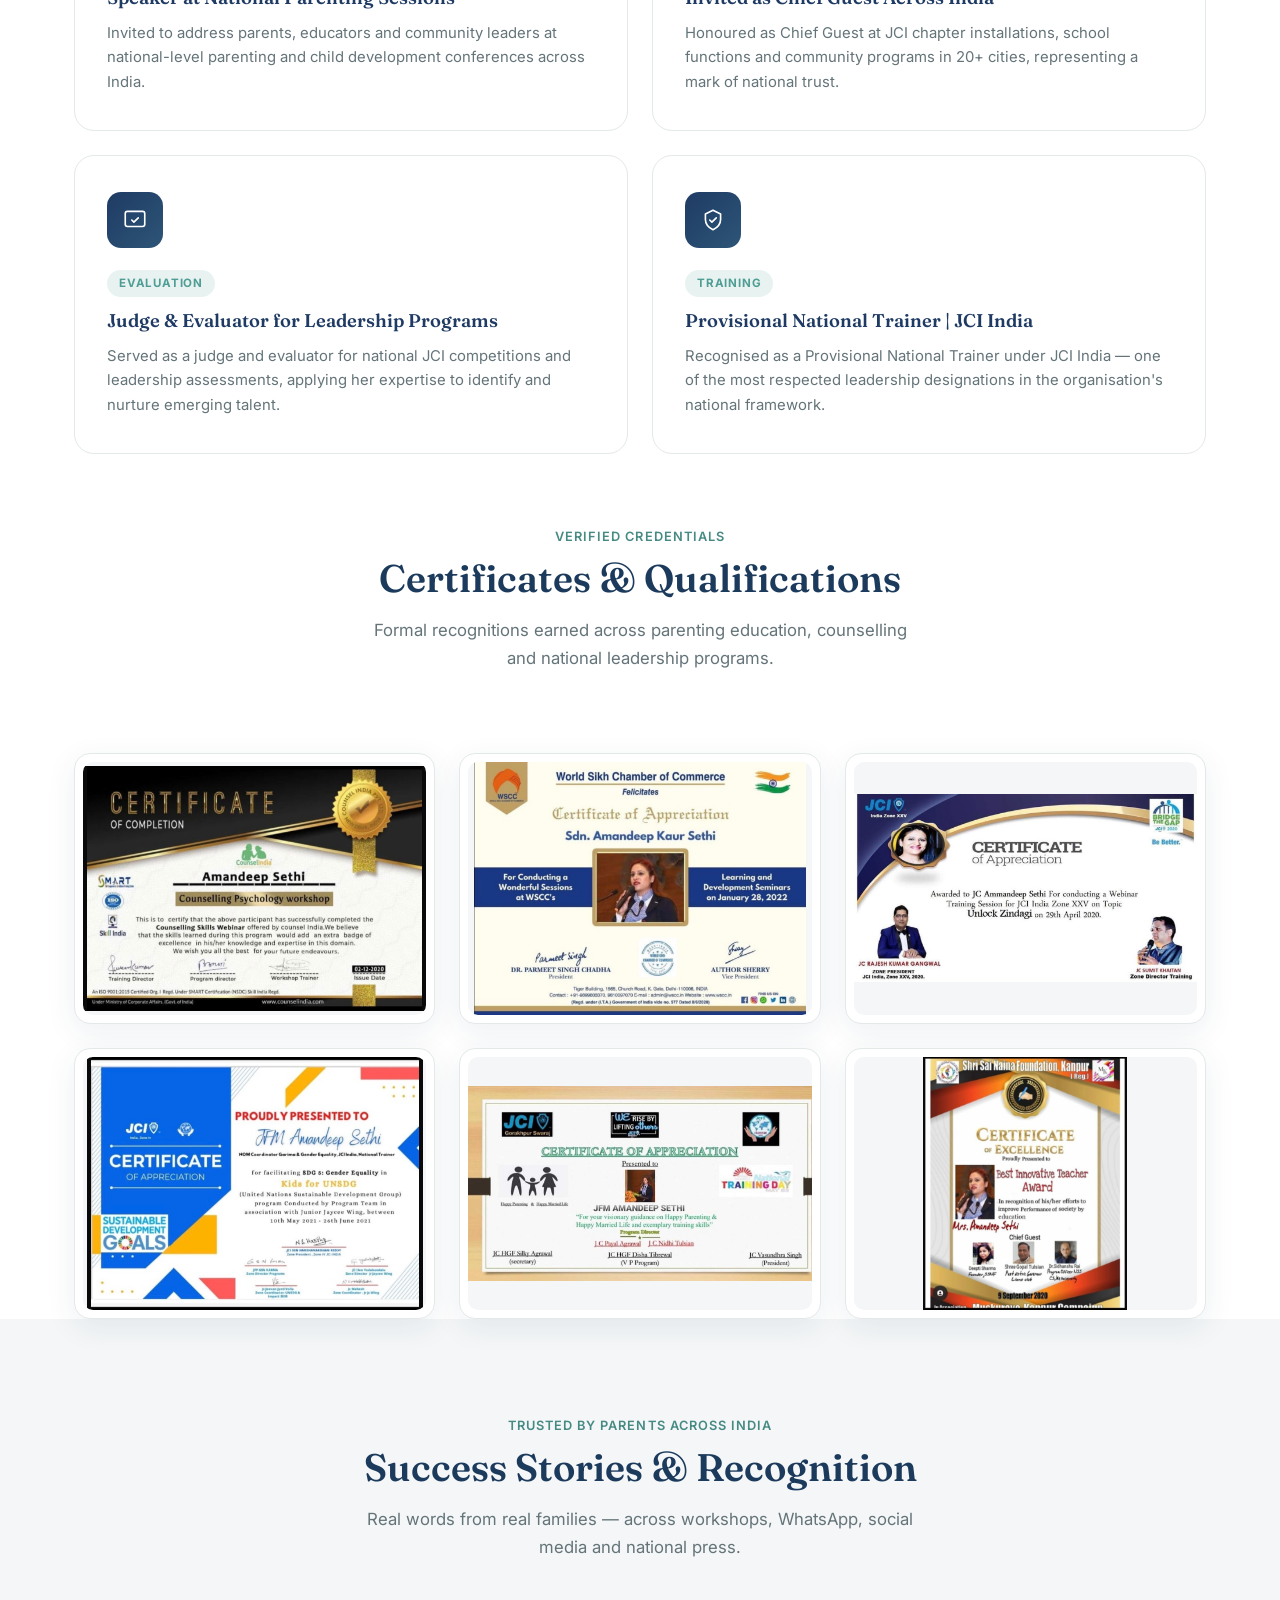
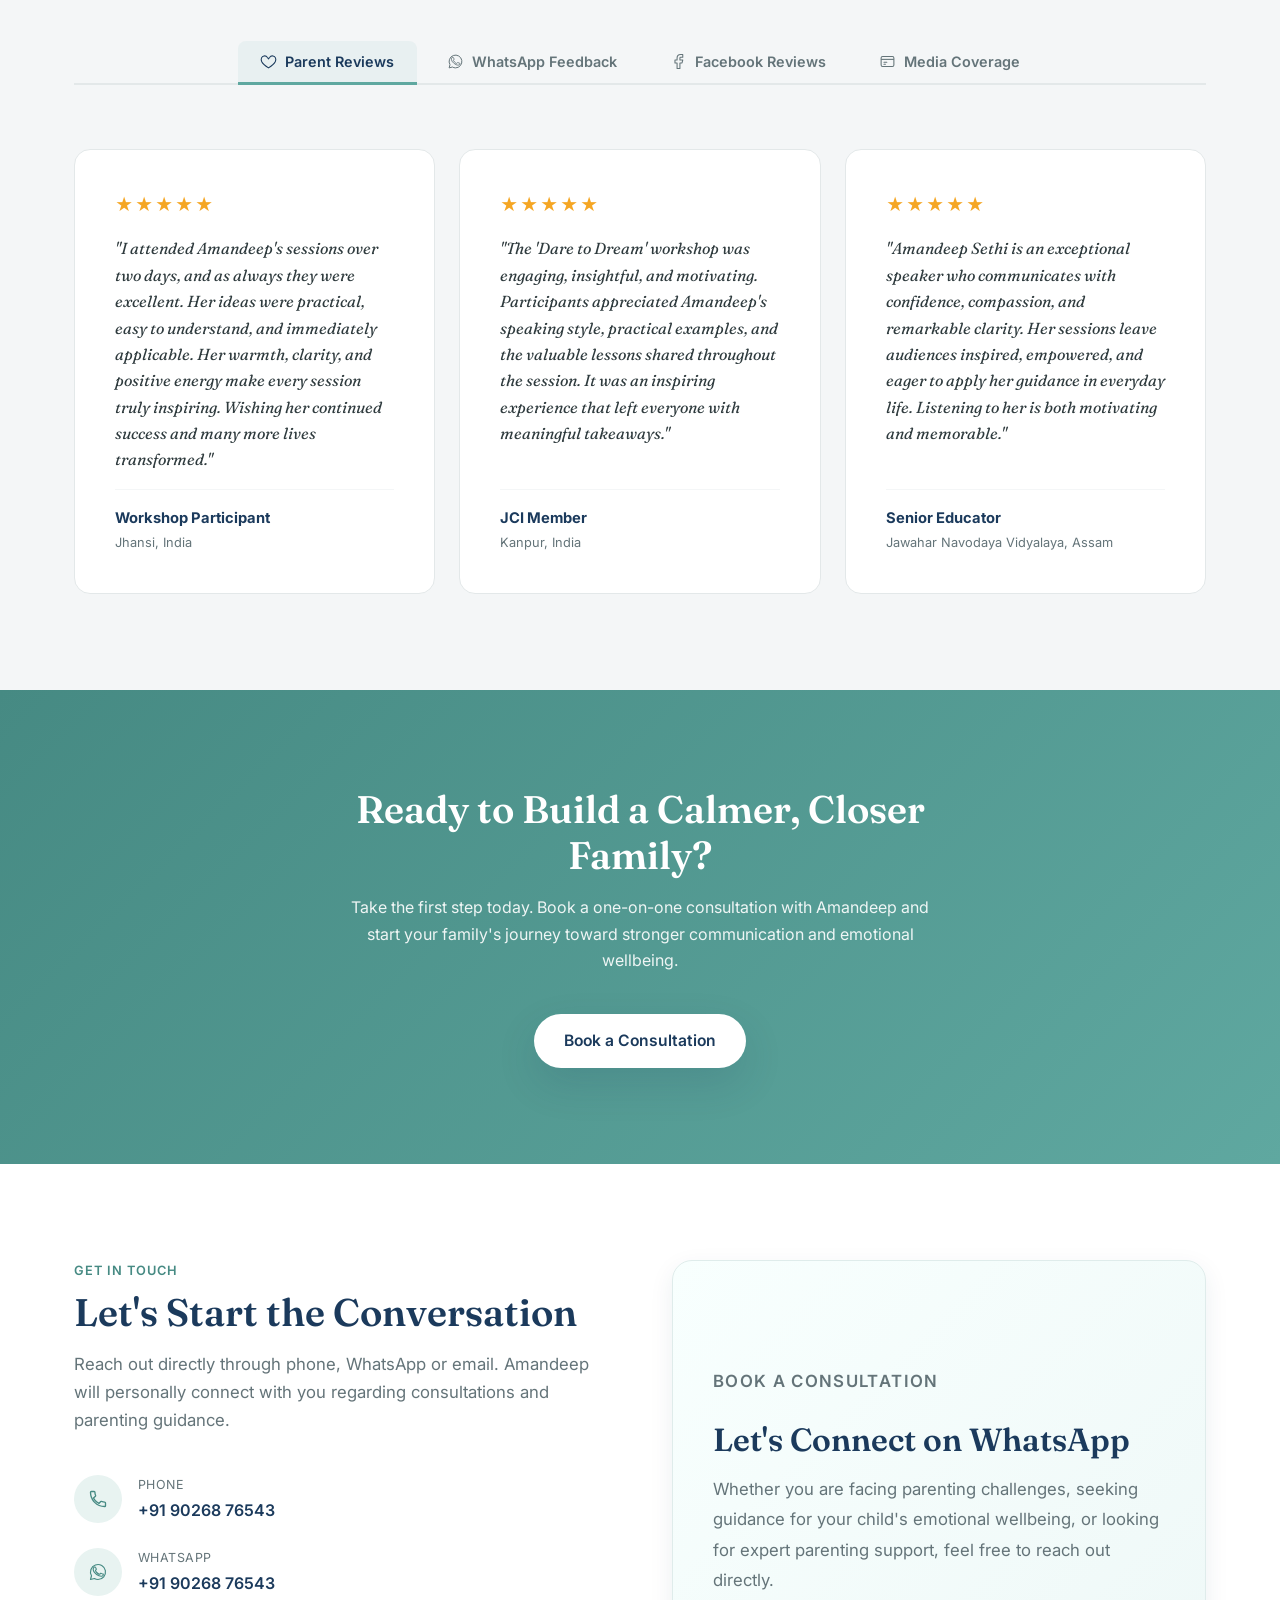
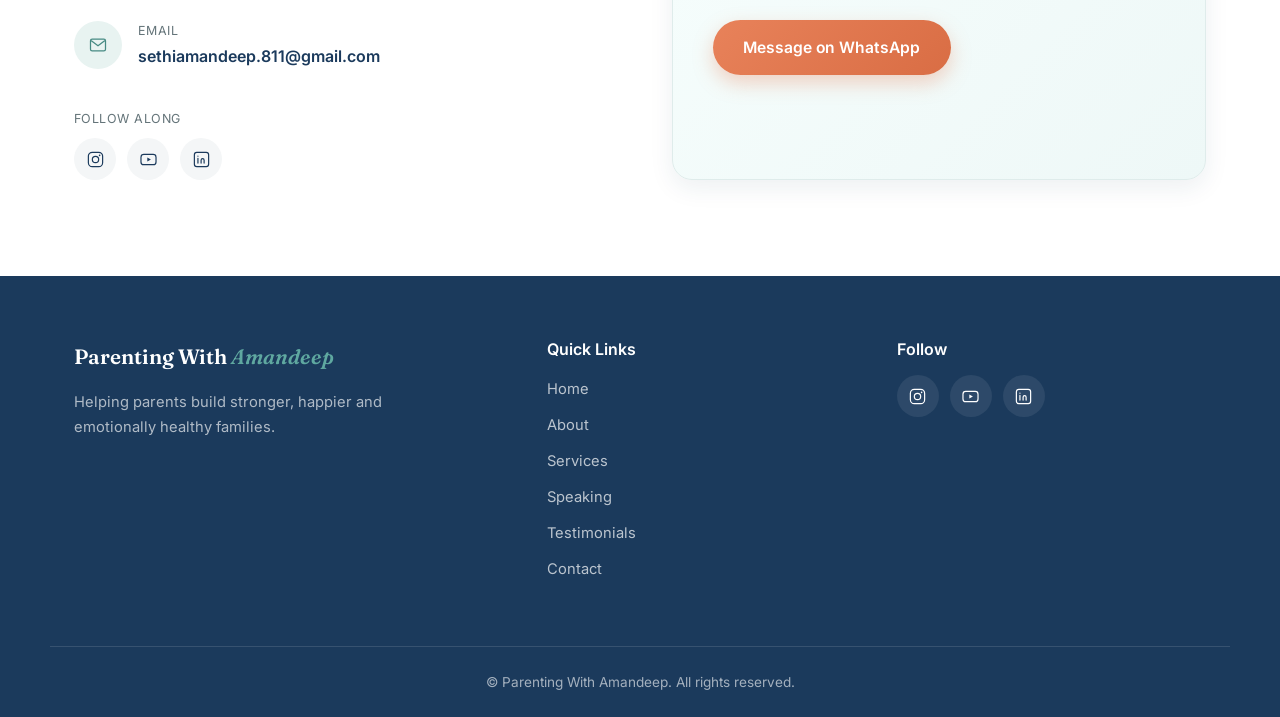
==== commit c2b03a46: "Final design improvements" ====
--- a/index.html
+++ b/index.html
@@ -1,8 +1,10 @@
 <!DOCTYPE html>
 <html lang="en">
 <head>
+  <link rel="stylesheet" href="mobile-fix.css" media="screen and (max-width: 768px)" />
   <meta charset="UTF-8" />
   <meta name="viewport" content="width=device-width, initial-scale=1.0" />
+  <meta name="theme-color" content="#1b3a5c" />
   <title>Parenting With Amandeep | Parenting Coach &amp; Family Counsellor</title>
   <meta name="description" content="Amandeep Sethi — Parenting Coach, Counsellor and Workshop Facilitator. 1200+ workshops conducted, 5000+ parents guided. Book a consultation today." />
 
@@ -13,8 +15,14 @@
 
   <!-- Stylesheet -->
   <link rel="stylesheet" href="style.css" />
+  <link rel="stylesheet" href="mobile-fix.css" media="screen and (max-width: 768px)" />
 </head>
 <body>
+
+  <!-- Skip link for keyboard / screen-reader users -->
+  <a href="#main-content" class="skip-link">
+    
+  </a>
 
   <!-- =========================================================
        SECTION 1 — NAVBAR
@@ -23,15 +31,16 @@
   <header class="navbar" id="navbar">
     <div class="container navbar__inner">
 
-      <a href="#home" class="navbar__logo">
+      <a href="#home" class="navbar__logo" aria-label="Parenting With Amandeep — Home">
         <span class="navbar__logo-text">Parenting With <em>Amandeep</em></span>
       </a>
 
-      <nav class="navbar__nav" id="primaryNav">
+      <nav class="navbar__nav" id="primaryNav" aria-label="Primary navigation">
         <ul class="navbar__links">
-          <li><a href="#home" class="nav-link is-active">Home</a></li>
+          <li><a href="#home" class="nav-link is-active" aria-current="page">Home</a></li>
           <li><a href="#about" class="nav-link">About</a></li>
           <li><a href="#services" class="nav-link">Services</a></li>
+          <li><a href="#public-speaking" class="nav-link">Speaking</a></li>
           <li><a href="#testimonials" class="nav-link">Testimonials</a></li>
           <li><a href="#contact" class="nav-link">Contact</a></li>
         </ul>
@@ -39,33 +48,34 @@
       </nav>
 
       <!-- Mobile hamburger toggle -->
-      <button class="hamburger" id="hamburger" aria-label="Toggle navigation menu" aria-expanded="false" aria-controls="mobileMenu">
-        <span class="hamburger__bar"></span>
-        <span class="hamburger__bar"></span>
-        <span class="hamburger__bar"></span>
+      <button class="hamburger" id="hamburger" type="button" aria-label="Toggle navigation menu" aria-haspopup="true" aria-expanded="false" aria-controls="mobileMenu">
+        <span class="hamburger__bar" aria-hidden="true"></span>
+        <span class="hamburger__bar" aria-hidden="true"></span>
+        <span class="hamburger__bar" aria-hidden="true"></span>
       </button>
     </div>
 
     <!-- Mobile slide-down menu -->
-    <div class="mobile-menu" id="mobileMenu">
+    <nav class="mobile-menu" id="mobileMenu" aria-label="Mobile navigation">
       <ul class="mobile-menu__links">
         <li><a href="#home" class="mobile-link">Home</a></li>
         <li><a href="#about" class="mobile-link">About</a></li>
         <li><a href="#services" class="mobile-link">Services</a></li>
+        <li><a href="#public-speaking" class="mobile-link">Speaking</a></li>
         <li><a href="#testimonials" class="mobile-link">Testimonials</a></li>
         <li><a href="#contact" class="mobile-link">Contact</a></li>
       </ul>
       <a href="#contact" class="btn btn--primary mobile-menu__cta">Book Consultation</a>
-    </div>
+    </nav>
   </header>
 
-  <main>
+  <main id="main-content">
 
     <!-- =========================================================
          SECTION 2 — HERO
          Headline, subheading, intro paragraph, CTA buttons, portrait
     ========================================================== -->
-    <section class="hero" id="home">
+    <section class="hero" id="home" aria-label="Introduction">
       <div class="hero__blob" aria-hidden="true"></div>
       <div class="container hero__inner">
 
@@ -84,7 +94,7 @@
             <a href="#contact" class="btn btn--primary">
               Book Consultation
             </a>
-            <a href="tel:+910000000000" class="btn btn--outline">
+            <a href="tel:+919026876543" class="btn btn--outline">
               <svg class="btn__icon" viewBox="0 0 24 24" fill="none" aria-hidden="true">
                 <path d="M6.6 10.8c1.4 2.8 3.7 5.1 6.5 6.5l2.2-2.2c.3-.3.7-.4 1-.2 1.2.5 2.4.8 3.7.8.6 0 1 .4 1 1V20c0 .6-.4 1-1 1C10.6 21 3 13.4 3 4c0-.6.4-1 1-1h3.3c.6 0 1 .4 1 1 0 1.3.3 2.5.8 3.7.1.4 0 .8-.2 1L6.6 10.8z" stroke="currentColor" stroke-width="1.6" stroke-linecap="round" stroke-linejoin="round"/>
               </svg>
@@ -95,7 +105,15 @@
 
         <div class="hero__media">
           <div class="hero__image-frame">
-            <img src="images/amandeep.PNG" alt="Amandeep Sethi, Parenting Coach and Counsellor" class="hero__image" />
+            <img
+              src="images/amandeep.PNG"
+              alt="Amandeep Sethi, Parenting Coach and Counsellor"
+              class="hero__image"
+              width="800"
+              height="840"
+              loading="eager"
+              decoding="async"
+              fetchpriority="high" />
           </div>
           <div class="hero__badge">
             <span class="hero__badge-number">18+</span>
@@ -105,65 +123,61 @@
 
       </div>
     </section>
+    <div class="wave-divider wave-divider--hero" aria-hidden="true"></div>
 
     <!-- =========================================================
          SECTION 3 — ACHIEVEMENTS
          Milestone strip: connected stat cards representing a
          career timeline of accumulated trust
     ========================================================== -->
-    <section class="achievements" aria-label="Achievements and milestones">
+    <section class="achievements" aria-labelledby="achievements-heading">
       <div class="container">
-    <div class="section-head">
-
-      <p class="eyebrow">Parenting Excellence & Impact</p>
-        <h2 class="section-title">
+        <div class="section-head">
+          <p class="eyebrow">Parenting Excellence &amp; Impact</p>
+          <h2 class="section-title" id="achievements-heading">
             Empowering Parents, Nurturing Children
-        </h2>
-
-        <p class="section-subtitle">
-            
-          Guiding families through parenting challenges with practical advice, emotional support and years of experience.
-
-        </p>
-
-    </div>
-</div>
+          </h2>
+          <p class="section-subtitle">
+            Guiding families through parenting challenges with practical advice, emotional support and years of experience.
+          </p>
+        </div>
+      </div>
       <div class="container">
-        <div class="milestones">
-
-          <div class="milestone">
-            <div class="milestone__icon">
+        <ul class="milestones" aria-label="Career milestones">
+
+          <li class="milestone">
+            <div class="milestone__icon" aria-hidden="true">
               <svg viewBox="0 0 24 24" fill="none" aria-hidden="true"><path d="M4 19.5V5.5a2 2 0 0 1 2-2h9.5l4.5 4.5V19.5a2 2 0 0 1-2 2H6a2 2 0 0 1-2-2z" stroke="currentColor" stroke-width="1.5" stroke-linejoin="round"/><path d="M15.5 3.5V8h4.5" stroke="currentColor" stroke-width="1.5" stroke-linejoin="round"/><path d="M8 13h8M8 16.5h5" stroke="currentColor" stroke-width="1.5" stroke-linecap="round"/></svg>
             </div>
-            <span class="milestone__number" data-count="1200" data-suffix="+">0</span>
+            <span class="milestone__number" data-count="1200" data-suffix="+" aria-label="1200 plus">0</span>
             <span class="milestone__label">Parenting Workshops</span>
-          </div>
-
-          <div class="milestone">
-            <div class="milestone__icon">
+          </li>
+
+          <li class="milestone">
+            <div class="milestone__icon" aria-hidden="true">
               <svg viewBox="0 0 24 24" fill="none" aria-hidden="true"><circle cx="9" cy="8" r="3" stroke="currentColor" stroke-width="1.5"/><path d="M3.5 19c0-3 2.5-5.2 5.5-5.2s5.5 2.2 5.5 5.2" stroke="currentColor" stroke-width="1.5" stroke-linecap="round"/><circle cx="17" cy="9" r="2.3" stroke="currentColor" stroke-width="1.5"/><path d="M15.2 13.3c2.4.3 4.3 2.2 4.3 4.7" stroke="currentColor" stroke-width="1.5" stroke-linecap="round"/></svg>
             </div>
-            <span class="milestone__number" data-count="5000" data-suffix="+">0</span>
+            <span class="milestone__number" data-count="5000" data-suffix="+" aria-label="5000 plus">0</span>
             <span class="milestone__label">Parents Guided</span>
-          </div>
-
-          <div class="milestone">
-            <div class="milestone__icon">
+          </li>
+
+          <li class="milestone">
+            <div class="milestone__icon" aria-hidden="true">
               <svg viewBox="0 0 24 24" fill="none" aria-hidden="true"><rect x="3.5" y="5" width="17" height="12" rx="1.8" stroke="currentColor" stroke-width="1.5"/><path d="M10.2 8.7l4 2.3-4 2.3V8.7z" fill="currentColor"/><path d="M8 20h8" stroke="currentColor" stroke-width="1.5" stroke-linecap="round"/></svg>
             </div>
-            <span class="milestone__number" data-count="500" data-suffix="+">0</span>
+            <span class="milestone__number" data-count="500" data-suffix="+" aria-label="500 plus">0</span>
             <span class="milestone__label">Educational Videos</span>
-          </div>
-
-          <div class="milestone">
-            <div class="milestone__icon">
+          </li>
+
+          <li class="milestone">
+            <div class="milestone__icon" aria-hidden="true">
               <svg viewBox="0 0 24 24" fill="none" aria-hidden="true"><path d="M12 3l2.4 5 5.6.7-4.1 3.9 1.1 5.5L12 15.7 7 18.1l1.1-5.5L4 8.7l5.6-.7L12 3z" stroke="currentColor" stroke-width="1.5" stroke-linejoin="round"/></svg>
             </div>
-            <span class="milestone__number" data-count="18" data-suffix="+">0</span>
+            <span class="milestone__number" data-count="18" data-suffix="+" aria-label="18 plus">0</span>
             <span class="milestone__label">Years of Experience</span>
-          </div>
-
-        </div>
+          </li>
+
+        </ul>
       </div>
     </section>
 
@@ -171,18 +185,25 @@
          SECTION 4 — ABOUT
          Title, professional bio copy, secondary image placeholder
     ========================================================== -->
-    <section class="about" id="about">
+    <section class="about" id="about" aria-labelledby="about-heading">
       <div class="container about__inner">
 
         <div class="about__media">
           <div class="about__image-frame">
-            <img src="images/amandeep-about.PNG" alt="Amandeep Sethi conducting a parenting workshop" class="about__image" />
+            <img
+              src="images/amandeep-about.PNG"
+              alt="Amandeep Sethi conducting a parenting workshop"
+              class="about__image"
+              width="640"
+              height="800"
+              loading="lazy"
+              decoding="async" />
           </div>
         </div>
 
         <div class="about__content">
           <p class="eyebrow">About Amandeep</p>
-          <h2 class="section-title">Meet Amandeep Sethi</h2>
+          <h2 class="section-title" id="about-heading">Meet Amandeep Sethi</h2>
           <p class="about__text">
             Amandeep Sethi is a parenting coach, counsellor and workshop facilitator dedicated to helping
             families build secure, emotionally healthy relationships. Her work centres on conscious
@@ -202,9 +223,9 @@
           </p>
 
           <ul class="about__highlights">
-            <li><span class="check">✓</span> Certified parenting coach &amp; counsellor</li>
-            <li><span class="check">✓</span> Specialist in child emotional development</li>
-            <li><span class="check">✓</span> Trusted speaker for schools &amp; communities</li>
+            <li><span class="check" aria-hidden="true">✓</span> Certified parenting coach &amp; counsellor</li>
+            <li><span class="check" aria-hidden="true">✓</span> Specialist in child emotional development</li>
+            <li><span class="check" aria-hidden="true">✓</span> Trusted speaker for schools &amp; communities</li>
           </ul>
         </div>
 
@@ -215,18 +236,18 @@
          SECTION 5 — SERVICES
          Responsive icon-led service cards
     ========================================================== -->
-    <section class="services" id="services">
+    <section class="services" id="services" aria-labelledby="services-heading">
       <div class="container">
         <div class="section-head">
           <p class="eyebrow">What I Offer</p>
-          <h2 class="section-title">Services Built Around Your Family</h2>
+          <h2 class="section-title" id="services-heading">Services Built Around Your Family</h2>
           <p class="section-subtitle">Practical, compassionate support for every stage of the parenting journey.</p>
         </div>
 
         <div class="services__grid">
 
           <article class="service-card">
-            <div class="service-card__icon">
+            <div class="service-card__icon" aria-hidden="true">
               <svg viewBox="0 0 24 24" fill="none" aria-hidden="true"><path d="M12 21s-7.5-4.6-9.7-9C.7 8.1 2.4 4.8 5.6 4.2c2-.4 3.8.5 4.9 2.1l1.5 2 1.5-2c1.1-1.6 2.9-2.5 4.9-2.1 3.2.6 4.9 3.9 3.3 7.8C19.5 16.4 12 21 12 21z" stroke="currentColor" stroke-width="1.5" stroke-linejoin="round"/></svg>
             </div>
             <h3 class="service-card__title">Parenting Counselling</h3>
@@ -234,7 +255,7 @@
           </article>
 
           <article class="service-card">
-            <div class="service-card__icon">
+            <div class="service-card__icon" aria-hidden="true">
               <svg viewBox="0 0 24 24" fill="none" aria-hidden="true"><path d="M12 14c2.5 0 4.5-2 4.5-4.5S14.5 5 12 5 7.5 7 7.5 9.5 9.5 14 12 14z" stroke="currentColor" stroke-width="1.5"/><path d="M4.5 20c.6-3.4 3.6-5.8 7.5-5.8s6.9 2.4 7.5 5.8" stroke="currentColor" stroke-width="1.5" stroke-linecap="round"/></svg>
             </div>
             <h3 class="service-card__title">Student Guidance</h3>
@@ -242,7 +263,7 @@
           </article>
 
           <article class="service-card">
-            <div class="service-card__icon">
+            <div class="service-card__icon" aria-hidden="true">
               <svg viewBox="0 0 24 24" fill="none" aria-hidden="true"><circle cx="8.5" cy="9" r="3" stroke="currentColor" stroke-width="1.5"/><circle cx="16" cy="10.5" r="2.3" stroke="currentColor" stroke-width="1.5"/><path d="M3 19c0-3 2.5-5.3 5.5-5.3 1.8 0 3.4.8 4.4 2.1" stroke="currentColor" stroke-width="1.5" stroke-linecap="round"/><path d="M13.5 16.2c.8-1 2-1.6 3.4-1.6 2.4 0 4.3 1.9 4.3 4.4" stroke="currentColor" stroke-width="1.5" stroke-linecap="round"/></svg>
             </div>
             <h3 class="service-card__title">Parent-Child Relationship Coaching</h3>
@@ -250,7 +271,7 @@
           </article>
 
           <article class="service-card">
-            <div class="service-card__icon">
+            <div class="service-card__icon" aria-hidden="true">
               <svg viewBox="0 0 24 24" fill="none" aria-hidden="true"><path d="M4 20V9.5L12 4l8 5.5V20" stroke="currentColor" stroke-width="1.5" stroke-linejoin="round"/><path d="M9 20v-6h6v6" stroke="currentColor" stroke-width="1.5" stroke-linejoin="round"/></svg>
             </div>
             <h3 class="service-card__title">School Workshops</h3>
@@ -258,7 +279,7 @@
           </article>
 
           <article class="service-card">
-            <div class="service-card__icon">
+            <div class="service-card__icon" aria-hidden="true">
               <svg viewBox="0 0 24 24" fill="none" aria-hidden="true"><circle cx="7" cy="7.5" r="2.4" stroke="currentColor" stroke-width="1.5"/><circle cx="17" cy="7.5" r="2.4" stroke="currentColor" stroke-width="1.5"/><circle cx="12" cy="16" r="2.4" stroke="currentColor" stroke-width="1.5"/><path d="M4 20c.3-2 1.6-3.5 3.5-3.9M20 20c-.3-2-1.6-3.5-3.5-3.9M9.4 13.7c.7-1.2 1.6-2 2.6-2s1.9.8 2.6 2" stroke="currentColor" stroke-width="1.5" stroke-linecap="round"/></svg>
             </div>
             <h3 class="service-card__title">Family Counselling</h3>
@@ -266,7 +287,7 @@
           </article>
 
           <article class="service-card">
-            <div class="service-card__icon">
+            <div class="service-card__icon" aria-hidden="true">
               <svg viewBox="0 0 24 24" fill="none" aria-hidden="true"><rect x="3.5" y="4.5" width="17" height="15" rx="1.8" stroke="currentColor" stroke-width="1.5"/><path d="M3.5 9.5h17" stroke="currentColor" stroke-width="1.5"/><path d="M7.5 3v3M16.5 3v3" stroke="currentColor" stroke-width="1.5" stroke-linecap="round"/></svg>
             </div>
             <h3 class="service-card__title">Parenting Seminars</h3>
@@ -280,12 +301,12 @@
     <!-- =========================================================
          SECTION 6 — WHY CHOOSE AMANDEEP
     ========================================================== -->
-    <section class="why-choose">
+    <section class="why-choose" aria-labelledby="why-choose-heading">
       <div class="container why-choose__inner">
 
         <div class="why-choose__content">
           <p class="eyebrow">Why Families Trust Her</p>
-          <h2 class="section-title">Why Choose Amandeep</h2>
+          <h2 class="section-title" id="why-choose-heading">Why Choose Amandeep</h2>
           <p class="section-subtitle">
             A career built on showing up consistently for thousands of families — not just advice,
             but a steady, practical kind of support.
@@ -293,7 +314,7 @@
 
           <div class="why-grid">
             <div class="why-item">
-              <div class="why-item__icon">
+              <div class="why-item__icon" aria-hidden="true">
                 <svg viewBox="0 0 24 24" fill="none" aria-hidden="true"><path d="M12 3l7 3.5v5c0 4.5-3 7.5-7 9.5-4-2-7-5-7-9.5v-5L12 3z" stroke="currentColor" stroke-width="1.5" stroke-linejoin="round"/></svg>
               </div>
               <h3 class="why-item__title">Experienced Parenting Coach</h3>
@@ -301,7 +322,7 @@
             </div>
 
             <div class="why-item">
-              <div class="why-item__icon">
+              <div class="why-item__icon" aria-hidden="true">
                 <svg viewBox="0 0 24 24" fill="none" aria-hidden="true"><path d="M4 12l5 5L20 6" stroke="currentColor" stroke-width="1.8" stroke-linecap="round" stroke-linejoin="round"/></svg>
               </div>
               <h3 class="why-item__title">Practical Guidance</h3>
@@ -309,7 +330,7 @@
             </div>
 
             <div class="why-item">
-              <div class="why-item__icon">
+              <div class="why-item__icon" aria-hidden="true">
                 <svg viewBox="0 0 24 24" fill="none" aria-hidden="true"><circle cx="12" cy="8" r="3.3" stroke="currentColor" stroke-width="1.5"/><path d="M5 20c0-3.5 3-6 7-6s7 2.5 7 6" stroke="currentColor" stroke-width="1.5" stroke-linecap="round"/></svg>
               </div>
               <h3 class="why-item__title">Personalized Support</h3>
@@ -317,7 +338,7 @@
             </div>
 
             <div class="why-item">
-              <div class="why-item__icon">
+              <div class="why-item__icon" aria-hidden="true">
                 <svg viewBox="0 0 24 24" fill="none" aria-hidden="true"><path d="M4 19.5V5.5a2 2 0 0 1 2-2h6.5L18 8v11.5a2 2 0 0 1-2 2H6a2 2 0 0 1-2-2z" stroke="currentColor" stroke-width="1.5" stroke-linejoin="round"/><path d="M9 13l1.8 1.8L15 11" stroke="currentColor" stroke-width="1.5" stroke-linecap="round" stroke-linejoin="round"/></svg>
               </div>
               <h3 class="why-item__title">Trusted by Thousands</h3>
@@ -328,86 +349,792 @@
 
       </div>
     </section>
+    <div class="wave-divider wave-divider--dark" aria-hidden="true"></div>
 
     <!-- =========================================================
-         SECTION 7 — TESTIMONIALS
-         Slider with placeholder testimonials, prev/next + dots
+         SECTION 7 — NATIONAL SPEAKING & LEADERSHIP JOURNEY
     ========================================================== -->
-    <section class="testimonials" id="testimonials">
+    <section class="jci-section" id="jci-journey" aria-labelledby="jci-journey-heading">
       <div class="container">
+
+        <!-- Section header -->
+        <div class="section-head jci-section__head">
+          <p class="eyebrow">National Presence</p>
+          <h2 class="section-title" id="jci-journey-heading">Trusted Across India</h2>
+          <p class="section-subtitle jci-section__subtitle">
+            Amandeep Sethi has been invited by JCI chapters across India as a
+            Speaker, Trainer, Chief Guest, Judge and Leadership Mentor.
+          </p>
+        </div>
+
+        <!-- Horizontal role timeline -->
+        <ol class="jci-timeline" aria-label="Roles held by Amandeep Sethi across JCI India">
+
+          <li class="jci-timeline__item jci-reveal">
+            <div class="jci-timeline__icon" aria-hidden="true">
+              <svg viewBox="0 0 24 24" fill="none" aria-hidden="true">
+                <path d="M12 2a3 3 0 1 0 0 6 3 3 0 0 0 0-6z" stroke="currentColor" stroke-width="1.5"/>
+                <path d="M5 22v-2a7 7 0 0 1 14 0v2" stroke="currentColor" stroke-width="1.5" stroke-linecap="round"/>
+                <path d="M12 12v4M9.5 14.5h5" stroke="currentColor" stroke-width="1.5" stroke-linecap="round"/>
+              </svg>
+            </div>
+            <h3 class="jci-timeline__title">Speaker</h3>
+            <p class="jci-timeline__desc">Keynote addresses at JCI chapters nationwide</p>
+          </li>
+
+          <li class="jci-timeline__connector" aria-hidden="true"></li>
+
+          <li class="jci-timeline__item jci-reveal">
+            <div class="jci-timeline__icon" aria-hidden="true">
+              <svg viewBox="0 0 24 24" fill="none" aria-hidden="true">
+                <rect x="3" y="3" width="18" height="14" rx="2" stroke="currentColor" stroke-width="1.5"/>
+                <path d="M3 9h18" stroke="currentColor" stroke-width="1.5"/>
+                <path d="M8 21h8M12 17v4" stroke="currentColor" stroke-width="1.5" stroke-linecap="round"/>
+              </svg>
+            </div>
+            <h3 class="jci-timeline__title">Trainer</h3>
+            <p class="jci-timeline__desc">Skill-building sessions for JCI members &amp; communities</p>
+          </li>
+
+          <li class="jci-timeline__connector" aria-hidden="true"></li>
+
+          <li class="jci-timeline__item jci-reveal">
+            <div class="jci-timeline__icon" aria-hidden="true">
+              <svg viewBox="0 0 24 24" fill="none" aria-hidden="true">
+                <path d="M12 3l1.8 3.6 4 .6-2.9 2.8.7 4L12 12l-3.6 1.9.7-4L6.2 7.2l4-.6z" stroke="currentColor" stroke-width="1.5" stroke-linejoin="round"/>
+                <path d="M5 20h14" stroke="currentColor" stroke-width="1.5" stroke-linecap="round"/>
+                <path d="M8 20v-5M12 20v-6M16 20v-5" stroke="currentColor" stroke-width="1.5" stroke-linecap="round"/>
+              </svg>
+            </div>
+            <h3 class="jci-timeline__title">Chief Guest</h3>
+            <p class="jci-timeline__desc">Honoured guest at chapter installations &amp; ceremonies</p>
+          </li>
+
+          <li class="jci-timeline__connector" aria-hidden="true"></li>
+
+          <li class="jci-timeline__item jci-reveal">
+            <div class="jci-timeline__icon" aria-hidden="true">
+              <svg viewBox="0 0 24 24" fill="none" aria-hidden="true">
+                <path d="M9 12l2 2 4-4" stroke="currentColor" stroke-width="1.5" stroke-linecap="round" stroke-linejoin="round"/>
+                <path d="M3 6a2 2 0 0 1 2-2h14a2 2 0 0 1 2 2v10a2 2 0 0 1-2 2H5a2 2 0 0 1-2-2z" stroke="currentColor" stroke-width="1.5"/>
+              </svg>
+            </div>
+            <h3 class="jci-timeline__title">Judge</h3>
+            <p class="jci-timeline__desc">Evaluating excellence at national leadership competitions</p>
+          </li>
+
+          <li class="jci-timeline__connector" aria-hidden="true"></li>
+
+          <li class="jci-timeline__item jci-reveal">
+            <div class="jci-timeline__icon" aria-hidden="true">
+              <svg viewBox="0 0 24 24" fill="none" aria-hidden="true">
+                <path d="M12 3l7 3.5v5c0 4.5-3 7.5-7 9.5-4-2-7-5-7-9.5v-5L12 3z" stroke="currentColor" stroke-width="1.5" stroke-linejoin="round"/>
+                <path d="M9 12l2 2 4-4" stroke="currentColor" stroke-width="1.5" stroke-linecap="round" stroke-linejoin="round"/>
+              </svg>
+            </div>
+            <h3 class="jci-timeline__title">Leadership Mentor</h3>
+            <p class="jci-timeline__desc">Guiding emerging leaders across JCI India programs</p>
+          </li>
+
+        </ol>
+        <!-- end jci-timeline -->
+
+        <!-- JCI Information Card -->
+        <div class="jci-info-card jci-reveal" role="note" aria-label="About JCI">
+          <div class="jci-info-card__icon" aria-hidden="true">
+            <svg viewBox="0 0 24 24" fill="none">
+              <circle cx="12" cy="12" r="9" stroke="currentColor" stroke-width="1.5"/>
+              <path d="M2 12h3M19 12h3M12 2v3M12 19v3" stroke="currentColor" stroke-width="1.5" stroke-linecap="round"/>
+              <path d="M12 8v4l3 3" stroke="currentColor" stroke-width="1.5" stroke-linecap="round" stroke-linejoin="round"/>
+            </svg>
+          </div>
+          <div class="jci-info-card__body">
+            <h3 class="jci-info-card__title">What is JCI?</h3>
+            <p class="jci-info-card__text">
+              Junior Chamber International (JCI) is a global nonprofit organisation of young active
+              citizens aged 18–40, present in over 100 countries. It develops leadership, social
+              responsibility and entrepreneurship through local chapter programs and national
+              competitions. In India, JCI chapters invite recognised experts to train, inspire and
+              mentor their members and the wider community. Amandeep Sethi has contributed to JCI
+              India as a speaker, trainer and evaluator — bringing her expertise in conscious
+              parenting, emotional wellbeing and family relationships to audiences of young leaders
+              and community members across 20+ cities.
+            </p>
+          </div>
+        </div>
+
+        <!-- JCI Stat Cards -->
+        <ul class="jci-stats" aria-label="National presence statistics">
+
+          <li class="jci-stat-card jci-reveal">
+            <div class="jci-stat-card__icon" aria-hidden="true">
+              <svg viewBox="0 0 24 24" fill="none">
+                <circle cx="12" cy="12" r="9" stroke="currentColor" stroke-width="1.5"/>
+                <path d="M2 12h3M19 12h3M12 2v3M12 19v3" stroke="currentColor" stroke-width="1.5" stroke-linecap="round"/>
+              </svg>
+            </div>
+            <span class="jci-stat-card__number" data-jci-count="20" data-jci-suffix="+" aria-label="20 plus">0</span>
+            <span class="jci-stat-card__label">Cities Across India</span>
+          </li>
+
+          <li class="jci-stat-card jci-reveal">
+            <div class="jci-stat-card__icon" aria-hidden="true">
+              <svg viewBox="0 0 24 24" fill="none">
+                <rect x="3" y="4" width="18" height="16" rx="2" stroke="currentColor" stroke-width="1.5"/>
+                <path d="M3 9h18" stroke="currentColor" stroke-width="1.5"/>
+                <path d="M7 13h4M7 16h2" stroke="currentColor" stroke-width="1.5" stroke-linecap="round"/>
+              </svg>
+            </div>
+            <span class="jci-stat-card__number" data-jci-count="50" data-jci-suffix="+" aria-label="50 plus">0</span>
+            <span class="jci-stat-card__label">Workshops &amp; Programs</span>
+          </li>
+
+          <li class="jci-stat-card jci-reveal">
+            <div class="jci-stat-card__icon" aria-hidden="true">
+              <svg viewBox="0 0 24 24" fill="none">
+                <path d="M12 3l7 3.5v5c0 4.5-3 7.5-7 9.5-4-2-7-5-7-9.5v-5L12 3z" stroke="currentColor" stroke-width="1.5" stroke-linejoin="round"/>
+              </svg>
+            </div>
+            <span class="jci-stat-card__number" data-jci-count="10" data-jci-suffix="+" aria-label="10 plus">0</span>
+            <span class="jci-stat-card__label">Leadership Roles</span>
+          </li>
+
+          <li class="jci-stat-card jci-reveal">
+            <div class="jci-stat-card__icon" aria-hidden="true">
+              <svg viewBox="0 0 24 24" fill="none">
+                <circle cx="9" cy="8" r="3" stroke="currentColor" stroke-width="1.5"/>
+                <path d="M3.5 19c0-3 2.5-5.2 5.5-5.2s5.5 2.2 5.5 5.2" stroke="currentColor" stroke-width="1.5" stroke-linecap="round"/>
+                <circle cx="17" cy="9" r="2.3" stroke="currentColor" stroke-width="1.5"/>
+                <path d="M15.2 13.3c2.4.3 4.3 2.2 4.3 4.7" stroke="currentColor" stroke-width="1.5" stroke-linecap="round"/>
+              </svg>
+            </div>
+            <span class="jci-stat-card__number jci-stat-card__number--text">1000s</span>
+            <span class="jci-stat-card__label">Parents &amp; Community Members Impacted</span>
+          </li>
+
+        </ul>
+        <!-- end jci-stats -->
+
+      </div>
+    </section>
+
+    <!-- =========================================================
+         SECTION 8 — PUBLIC SPEAKING
+         Premium card grid covering every format Amandeep speaks in
+    ========================================================== -->
+    <section class="public-speaking section" id="public-speaking">
+
+    <div class="container">
+
         <div class="section-head">
-          <p class="eyebrow">Parent Stories</p>
-          <h2 class="section-title">What Parents Are Saying</h2>
-        </div>
-
-        <div class="testimonial-slider" id="testimonialSlider">
-          <div class="testimonial-track" id="testimonialTrack">
-
-            <figure class="testimonial-card">
-              <blockquote class="testimonial-card__quote">
-                "Amandeep helped us completely change how we talk to our daughter. The change in our
-                home in just a few weeks was something we didn't think was possible."
-              </blockquote>
-              <figcaption class="testimonial-card__author">
-                <span class="testimonial-card__name">Riya Malhotra</span>
-                <span class="testimonial-card__role">Parent of a 9-year-old, Delhi</span>
-              </figcaption>
-            </figure>
-
-            <figure class="testimonial-card">
-              <blockquote class="testimonial-card__quote">
-                "Her workshop at our school gave teachers and parents a shared language for talking
-                about children's emotions. Genuinely one of the best sessions we've hosted."
-              </blockquote>
-              <figcaption class="testimonial-card__author">
-                <span class="testimonial-card__name">Principal Anjali Kapoor</span>
-                <span class="testimonial-card__role">School Administrator, Gurugram</span>
-              </figcaption>
-            </figure>
-
-            <figure class="testimonial-card">
-              <blockquote class="testimonial-card__quote">
-                "I came in feeling like I was failing as a parent. Amandeep never made me feel judged —
-                just guided, one practical step at a time."
-              </blockquote>
-              <figcaption class="testimonial-card__author">
-                <span class="testimonial-card__name">Vikram Suri</span>
-                <span class="testimonial-card__role">Parent of teenage twins, Mumbai</span>
-              </figcaption>
-            </figure>
-
-            <figure class="testimonial-card">
-              <blockquote class="testimonial-card__quote">
-                "What stood out was how personal it felt, even though she's worked with thousands of
-                families. Our sessions felt designed specifically for us."
-              </blockquote>
-              <figcaption class="testimonial-card__author">
-                <span class="testimonial-card__name">Neha &amp; Arjun Bhatia</span>
-                <span class="testimonial-card__role">Parents of a 5-year-old, Bengaluru</span>
-              </figcaption>
-            </figure>
-
-          </div>
-
-          <div class="testimonial-controls">
-            <button class="testimonial-arrow" id="prevTestimonial" aria-label="Previous testimonial">
-              <svg viewBox="0 0 24 24" fill="none" aria-hidden="true"><path d="M15 5l-7 7 7 7" stroke="currentColor" stroke-width="2" stroke-linecap="round" stroke-linejoin="round"/></svg>
-            </button>
-            <div class="testimonial-dots" id="testimonialDots"></div>
-            <button class="testimonial-arrow" id="nextTestimonial" aria-label="Next testimonial">
-              <svg viewBox="0 0 24 24" fill="none" aria-hidden="true"><path d="M9 5l7 7-7 7" stroke="currentColor" stroke-width="2" stroke-linecap="round" stroke-linejoin="round"/></svg>
-            </button>
-          </div>
-        </div>
+            <span class="eyebrow">On Stage • In Schools • Across India</span>
+
+            <h2 class="section-title">
+                Public Speaking & Leadership
+            </h2>
+
+            <p class="section-subtitle">
+                Over the years, Amandeep Sethi has addressed thousands of students,
+                parents, educators and professionals through keynote sessions,
+                parenting workshops, school programs and leadership seminars across India.
+            </p>
+        </div>
+
+        <div class="speaking-hero">
+
+          <div class="speaking-image">
+
+              <img
+                  src="images/public-speaking/school-seminar.jpg"
+                  class="speaking-hero__image"
+                  alt="Amandeep Sethi addressing parents">
+
+          </div>
+          <div class="speaking-hero__content">
+
+            <span class="feature-tag">
+                Featured Parenting Workshop
+            </span>
+
+            <h3>
+                Inspiring Families Through Powerful Conversations
+            </h3>
+
+            <p>
+                Every workshop is built around practical parenting strategies,
+                emotional wellbeing and meaningful communication that families
+                can immediately apply in everyday life.
+            </p>
+
+          </div>
+
+        </div>
+
+        <h3 class="gallery-heading">
+
+        Recent Speaking Moments
+
+        </h3>
+
+        <p class="gallery-subtitle">
+
+        A glimpse into parenting workshops,
+        leadership conferences and community events
+        across India.
+
+        </p>
+
+
+        <div class="speaking-gallery">
+
+            <a href="images/public-speaking/parent-interaction.jpg"
+               class="gallery-item">
+
+                <img
+                    src="images/public-speaking/parent-interaction.jpg"
+                    alt="Parent Coaching Session"
+                    loading="lazy">
+
+                <span>Parent Interaction</span>
+
+            </a>
+
+            <a href="images/public-speaking/award.jpg"
+               class="gallery-item">
+
+                <img
+                    src="images/public-speaking/award.jpg"
+                    alt="Receiving Recognition"
+                    loading="lazy">
+
+                <span>Recognition</span>
+
+            </a>
+
+            <a href="images/public-speaking/inner-wheel.jpg"
+               class="gallery-item">
+
+                <img
+                    src="images/public-speaking/inner-wheel.jpg"
+                    alt="Inner Wheel Award"
+                    loading="lazy">
+
+                <span>Award Ceremony</span>
+
+            </a>
+
+            <a href="images/public-speaking/jci-seminar.jpg"
+               class="gallery-item">
+
+                <img
+                    src="images/public-speaking/jci-seminar.jpg"
+                    alt="JCI Leadership Seminar"
+                    loading="lazy">
+
+                <span>Leadership Seminar</span>
+
+            </a>
+
+            <a href="images/public-speaking/leadership-group.jpg"
+               class="gallery-item">
+
+                <img
+                    src="images/public-speaking/leadership-group.jpg"
+                    alt="Community Leadership"
+                    loading="lazy">
+
+                <span>Community Leadership</span>
+
+            </a>
+
+        </div>
+
+    </div>
+
+</section>
+
+    <!-- =========================================================
+         SECTION 9 — EVENT GALLERY
+    ========================================================== -->
+    <section class="event-gallery" id="event-gallery" aria-labelledby="event-gallery-heading">
+      <div class="container">
+
+        <div class="section-head">
+          <p class="eyebrow">Journey in Pictures</p>
+          <h2 class="section-title" id="event-gallery-heading">Moments from the Journey</h2>
+          <p class="section-subtitle">Glimpses of Amandeep's work across workshops, seminars and leadership events nationwide.</p>
+        </div>
+
+        <!-- Masonry-style gallery grid -->
+        <div class="eg-grid" role="list" aria-label="Event photo gallery">
+
+          <!-- Row 1: one wide + two stacked -->
+          <div class="eg-item eg-item--tall jci-reveal" role="listitem button" tabindex="0" aria-label="Open fullscreen: Amandeep Sethi at a parenting workshop">
+            <img src="images/jci/jcievent1.jpg" alt="Amandeep Sethi at a parenting workshop" width="900" height="1200" loading="lazy" decoding="async" />
+            <div class="eg-item__overlay" aria-hidden="true"></div>
+          </div>
+
+          <div class="eg-item jci-reveal" role="listitem button" tabindex="0" aria-label="Open fullscreen: Parenting seminar session">
+            <img src="images/jci/jcievent2.jpg" alt="Parenting seminar session" width="1200" height="900" loading="lazy" decoding="async" />
+            <div class="eg-item__overlay" aria-hidden="true"></div>
+          </div>
+
+          <div class="eg-item jci-reveal" role="listitem button" tabindex="0" aria-label="Open fullscreen: JCI chapter event">
+            <img src="images/jci/jcievent3.jpg" alt="JCI chapter event" width="1200" height="900" loading="lazy" decoding="async" />
+            <div class="eg-item__overlay" aria-hidden="true"></div>
+          </div>
+
+          <!-- Row 2: three equal -->
+          <div class="eg-item jci-reveal" role="listitem button" tabindex="0" aria-label="Open fullscreen: Amandeep speaking at a national event">
+            <img src="images/jci/jcievent4.jpg" alt="Amandeep speaking at a national event" width="1200" height="900" loading="lazy" decoding="async" />
+            <div class="eg-item__overlay" aria-hidden="true"></div>
+          </div>
+
+          <div class="eg-item jci-reveal" role="listitem button" tabindex="0" aria-label="Open fullscreen: Workshop participants">
+            <img src="images/jci/jcievent5.jpg" alt="Workshop participants" width="1200" height="900" loading="lazy" decoding="async" />
+            <div class="eg-item__overlay" aria-hidden="true"></div>
+          </div>
+
+          <div class="eg-item eg-item--tall jci-reveal" role="listitem button" tabindex="0" aria-label="Open fullscreen: Award ceremony">
+            <img src="images/jci/jcievent6.jpg" alt="Award ceremony" width="900" height="1200" loading="lazy" decoding="async" />
+            <div class="eg-item__overlay" aria-hidden="true"></div>
+          </div>
+
+          <!-- Row 3 -->
+          <div class="eg-item jci-reveal" role="listitem button" tabindex="0" aria-label="Open fullscreen: Chief guest ceremony">
+            <img src="images/jci/jcievent7.jpg" alt="Chief guest ceremony" width="1200" height="900" loading="lazy" decoding="async" />
+            <div class="eg-item__overlay" aria-hidden="true"></div>
+          </div>
+
+          <div class="eg-item jci-reveal" role="listitem button" tabindex="0" aria-label="Open fullscreen: Leadership training session">
+            <img src="images/jci/jcievent8.jpg" alt="Leadership training session" width="1200" height="900" loading="lazy" decoding="async" />
+            <div class="eg-item__overlay" aria-hidden="true"></div>
+          </div>
+
+          <div class="eg-item jci-reveal" role="listitem button" tabindex="0" aria-label="Open fullscreen: Leadership training session">
+            <img src="images/jci/jcievent9.jpg" alt="Leadership training session" width="1200" height="900" loading="lazy" decoding="async" />
+            <div class="eg-item__overlay" aria-hidden="true"></div>
+          </div>
+
+          <div class="eg-item jci-reveal" role="listitem button" tabindex="0" aria-label="Open fullscreen: Leadership training session">
+            <img src="images/jci/jcievent10.jpg" alt="Leadership training session" width="1200" height="900" loading="lazy" decoding="async" />
+            <div class="eg-item__overlay" aria-hidden="true"></div>
+          </div>
+
+          <div class="eg-item jci-reveal" role="listitem button" tabindex="0" aria-label="Open fullscreen: Leadership training session">
+            <img src="images/jci/jcievent11.jpg" alt="Leadership training session" width="1200" height="900" loading="lazy" decoding="async" />
+            <div class="eg-item__overlay" aria-hidden="true"></div>
+          </div>
+
+          <div class="eg-item jci-reveal" role="listitem button" tabindex="0" aria-label="Open fullscreen: Leadership training session">
+            <img src="images/jci/jcievent12.jpg" alt="Leadership training session" width="1200" height="900" loading="lazy" decoding="async" />
+            <div class="eg-item__overlay" aria-hidden="true"></div>
+          </div>
+
+        </div>
+        <!-- end eg-grid -->
+
+        <div class="eg-cta-wrap">
+          
+          <a href="#journey-gallery" class="btn btn--primary">
+              View Journey
+          </a>
+        </div>
+
       </div>
     </section>
 
     <!-- =========================================================
-         SECTION 8 — CALL TO ACTION
+         SECTION 10 — ACHIEVEMENTS / CREDENTIALS & RECOGNITION
+         Grid is intentionally unconstrained in length — add new
+         <article class="accolade-card jci-reveal"> blocks below to
+         include future awards without any markup changes elsewhere.
     ========================================================== -->
-    <section class="cta">
+    <section class="accolades" id="accolades" aria-labelledby="accolades-heading">
+      <div class="container">
+
+        <div class="section-head">
+          <p class="eyebrow">Credentials &amp; Recognition</p>
+          <h2 class="section-title" id="accolades-heading">Achievements</h2>
+          <p class="section-subtitle">Milestones that reflect years of dedication to parenting education and community leadership.</p>
+        </div>
+
+        <div class="accolades-grid">
+
+          <article class="accolade-card jci-reveal">
+            <div class="accolade-card__icon" aria-hidden="true">
+              <svg viewBox="0 0 24 24" fill="none" aria-hidden="true">
+                <path d="M12 2a3 3 0 1 0 0 6 3 3 0 0 0 0-6z" stroke="currentColor" stroke-width="1.5"/>
+                <path d="M5 22v-2a7 7 0 0 1 14 0v2" stroke="currentColor" stroke-width="1.5" stroke-linecap="round"/>
+                <circle cx="12" cy="5" r="1" fill="currentColor"/>
+              </svg>
+            </div>
+            <div class="accolade-card__tag">Speaking</div>
+            <h3 class="accolade-card__title">Speaker at National Parenting Sessions</h3>
+            <p class="accolade-card__text">
+              Invited to address parents, educators and community leaders at national-level
+              parenting and child development conferences across India.
+            </p>
+            <div class="accolade-card__accent" aria-hidden="true"></div>
+          </article>
+
+          <article class="accolade-card jci-reveal">
+            <div class="accolade-card__icon" aria-hidden="true">
+              <svg viewBox="0 0 24 24" fill="none" aria-hidden="true">
+                <path d="M12 3l1.8 3.6 4 .6-2.9 2.8.7 4L12 12l-3.6 1.9.7-4L6.2 7.2l4-.6z" stroke="currentColor" stroke-width="1.5" stroke-linejoin="round"/>
+                <path d="M5 21h14" stroke="currentColor" stroke-width="1.5" stroke-linecap="round"/>
+              </svg>
+            </div>
+            <div class="accolade-card__tag">Recognition</div>
+            <h3 class="accolade-card__title">Invited as Chief Guest Across India</h3>
+            <p class="accolade-card__text">
+              Honoured as Chief Guest at JCI chapter installations, school functions and
+              community programs in 20+ cities, representing a mark of national trust.
+            </p>
+            <div class="accolade-card__accent" aria-hidden="true"></div>
+          </article>
+
+          <article class="accolade-card jci-reveal">
+            <div class="accolade-card__icon" aria-hidden="true">
+              <svg viewBox="0 0 24 24" fill="none" aria-hidden="true">
+                <path d="M9 12l2 2 4-4" stroke="currentColor" stroke-width="1.5" stroke-linecap="round" stroke-linejoin="round"/>
+                <path d="M3 6a2 2 0 0 1 2-2h14a2 2 0 0 1 2 2v10a2 2 0 0 1-2 2H5a2 2 0 0 1-2-2z" stroke="currentColor" stroke-width="1.5"/>
+              </svg>
+            </div>
+            <div class="accolade-card__tag">Evaluation</div>
+            <h3 class="accolade-card__title">Judge &amp; Evaluator for Leadership Programs</h3>
+            <p class="accolade-card__text">
+              Served as a judge and evaluator for national JCI competitions and leadership
+              assessments, applying her expertise to identify and nurture emerging talent.
+            </p>
+            <div class="accolade-card__accent" aria-hidden="true"></div>
+          </article>
+
+          <article class="accolade-card jci-reveal">
+            <div class="accolade-card__icon" aria-hidden="true">
+              <svg viewBox="0 0 24 24" fill="none" aria-hidden="true">
+                <path d="M12 3l7 3.5v5c0 4.5-3 7.5-7 9.5-4-2-7-5-7-9.5v-5L12 3z" stroke="currentColor" stroke-width="1.5" stroke-linejoin="round"/>
+                <path d="M9 12l2 2 4-4" stroke="currentColor" stroke-width="1.5" stroke-linecap="round" stroke-linejoin="round"/>
+              </svg>
+            </div>
+            <div class="accolade-card__tag">Training</div>
+            <h3 class="accolade-card__title">Provisional National Trainer | JCI India</h3>
+            <p class="accolade-card__text">
+              Recognised as a Provisional National Trainer under JCI India — one of the
+              most respected leadership designations in the organisation's national framework.
+            </p>
+            <div class="accolade-card__accent" aria-hidden="true"></div>
+          </article>
+
+          <!-- Add future awards here, e.g.:
+          <article class="accolade-card jci-reveal">
+            <div class="accolade-card__icon" aria-hidden="true">...</div>
+            <div class="accolade-card__tag">Tag</div>
+            <h3 class="accolade-card__title">Award Title</h3>
+            <p class="accolade-card__text">Award description.</p>
+            <div class="accolade-card__accent" aria-hidden="true"></div>
+          </article>
+          -->
+
+        </div>
+        <!-- end accolades-grid -->
+
+      </div>
+    </section>
+
+    <!-- =========================================================
+         SECTION 11 — CERTIFICATES SHOWCASE
+         Reuses the existing photo-grid / lightbox pattern so every
+         certificate opens fullscreen in the same viewer as the
+         gallery and review screenshots.
+    ========================================================== -->
+    <section class="certificates" id="certificates" aria-labelledby="certificates-heading">
+      <div class="container">
+
+        <div class="section-head">
+          <p class="eyebrow">Verified Credentials</p>
+          <h2 class="section-title" id="certificates-heading">Certificates &amp; Qualifications</h2>
+          <p class="section-subtitle">Formal recognitions earned across parenting education, counselling and national leadership programs.</p>
+        </div>
+
+        <div class="photo-grid certificate-grid" data-lightbox="certificates" role="list" aria-label="Certificates and qualifications">
+
+          <div class="certificate-card photo-card jci-reveal" data-index="0" role="listitem button" tabindex="0" aria-label="Open fullscreen: Certified Parenting Coach credential">
+            <img src="images/certificates/certificate-1.jpg" alt="Certified Parenting Coach credential" width="1200" height="900" loading="lazy" decoding="async" />
+            <div class="photo-card__overlay" aria-hidden="true">
+              <svg viewBox="0 0 24 24" fill="none"><path d="M15 3h6v6M9 21H3v-6M21 3l-7 7M3 21l7-7" stroke="currentColor" stroke-width="1.8" stroke-linecap="round" stroke-linejoin="round"/></svg>
+            </div>
+          </div>
+
+          <div class="certificate-card photo-card jci-reveal" data-index="1" role="listitem button" tabindex="0" aria-label="Open fullscreen: Family Counselling certification">
+            <img src="images/certificates/certificate-2.jpg" alt="Family Counselling certification" width="1200" height="900" loading="lazy" decoding="async" />
+            <div class="photo-card__overlay" aria-hidden="true">
+              <svg viewBox="0 0 24 24" fill="none"><path d="M15 3h6v6M9 21H3v-6M21 3l-7 7M3 21l7-7" stroke="currentColor" stroke-width="1.8" stroke-linecap="round" stroke-linejoin="round"/></svg>
+            </div>
+          </div>
+
+          <div class="certificate-card photo-card jci-reveal" data-index="2" role="listitem button" tabindex="0" aria-label="Open fullscreen: Provisional National Trainer certificate, JCI India">
+            <img src="images/certificates/certificate-3.jpg" alt="Provisional National Trainer certificate, JCI India" width="1200" height="900" loading="lazy" decoding="async" />
+            <div class="photo-card__overlay" aria-hidden="true">
+              <svg viewBox="0 0 24 24" fill="none"><path d="M15 3h6v6M9 21H3v-6M21 3l-7 7M3 21l7-7" stroke="currentColor" stroke-width="1.8" stroke-linecap="round" stroke-linejoin="round"/></svg>
+            </div>
+          </div>
+
+          <div class="certificate-card photo-card jci-reveal" data-index="3" role="listitem button" tabindex="0" aria-label="Open fullscreen: Certificate of Appreciation, Chief Guest at JCI chapter installation">
+            <img src="images/certificates/certificate-4.jpg" alt="Certificate of Appreciation, Chief Guest at JCI chapter installation" width="1200" height="900" loading="lazy" decoding="async" />
+            <div class="photo-card__overlay" aria-hidden="true">
+              <svg viewBox="0 0 24 24" fill="none"><path d="M15 3h6v6M9 21H3v-6M21 3l-7 7M3 21l7-7" stroke="currentColor" stroke-width="1.8" stroke-linecap="round" stroke-linejoin="round"/></svg>
+            </div>
+          </div>
+
+          <div class="certificate-card photo-card jci-reveal" data-index="4" role="listitem button" tabindex="0" aria-label="Open fullscreen: Judge and Evaluator recognition, national leadership program">
+            <img src="images/certificates/certificate-5.jpg" alt="Judge and Evaluator recognition, national leadership program" width="1200" height="900" loading="lazy" decoding="async" />
+            <div class="photo-card__overlay" aria-hidden="true">
+              <svg viewBox="0 0 24 24" fill="none"><path d="M15 3h6v6M9 21H3v-6M21 3l-7 7M3 21l7-7" stroke="currentColor" stroke-width="1.8" stroke-linecap="round" stroke-linejoin="round"/></svg>
+            </div>
+          </div>
+
+          <div class="certificate-card photo-card jci-reveal" data-index="5" role="listitem button" tabindex="0" aria-label="Open fullscreen: Workshop Facilitation certificate">
+            <img src="images/certificates/certificate-6.jpg" alt="Workshop Facilitation certificate" width="1200" height="900" loading="lazy" decoding="async" />
+            <div class="photo-card__overlay" aria-hidden="true">
+              <svg viewBox="0 0 24 24" fill="none"><path d="M15 3h6v6M9 21H3v-6M21 3l-7 7M3 21l7-7" stroke="currentColor" stroke-width="1.8" stroke-linecap="round" stroke-linejoin="round"/></svg>
+            </div>
+          </div>
+
+          <!-- Add future certificates here as additional:
+          <div class="certificate-card photo-card jci-reveal" data-index="N" role="listitem button" tabindex="0" aria-label="Open fullscreen: Description">
+            <img src="images/certificates/certificate-N.jpg" alt="Description" width="1200" height="900" loading="lazy" decoding="async" />
+            <div class="photo-card__overlay" aria-hidden="true">...</div>
+          </div>
+          -->
+
+        </div>
+
+      </div>
+    </section>
+
+    <!-- =========================================================
+         SECTION 12 — SUCCESS STORIES & RECOGNITION
+         Four-tab section: Parent Reviews | WhatsApp | Facebook | Media
+    ========================================================== -->
+    <section class="success-stories" id="testimonials" aria-labelledby="testimonials-heading">
+      <div class="container">
+
+        <div class="section-head">
+          <p class="eyebrow">Trusted by Parents Across India</p>
+          <h2 class="section-title" id="testimonials-heading">Success Stories &amp; Recognition</h2>
+          <p class="section-subtitle">Real words from real families — across workshops, WhatsApp, social media and national press.</p>
+        </div>
+
+        <!-- Tab Navigation — DESKTOP ONLY (hidden on mobile via CSS) -->
+        <div class="ss-tabs" role="tablist" aria-label="Success stories categories">
+          <button class="ss-tab is-active" type="button" role="tab" aria-selected="true"  aria-controls="tab-reviews"  id="btn-reviews"  data-tab="reviews">
+            <svg viewBox="0 0 24 24" fill="none" aria-hidden="true"><path d="M12 21s-7.5-4.6-9.7-9C.7 8.1 2.4 4.8 5.6 4.2c2-.4 3.8.5 4.9 2.1l1.5 2 1.5-2c1.1-1.6 2.9-2.5 4.9-2.1 3.2.6 4.9 3.9 3.3 7.8C19.5 16.4 12 21 12 21z" stroke="currentColor" stroke-width="1.5" stroke-linejoin="round"/></svg>
+            Parent Reviews
+          </button>
+          <button class="ss-tab" type="button" role="tab" aria-selected="false" aria-controls="tab-whatsapp" id="btn-whatsapp" data-tab="whatsapp">
+            <svg viewBox="0 0 24 24" fill="none" aria-hidden="true"><path d="M17.5 14.4c-.3-.1-1.7-.8-2-.9-.3-.1-.5-.1-.6.1-.2.3-.7.9-.9 1-.2.2-.4.2-.6.1-.9-.4-1.8-1-2.6-1.8-.7-.7-1.3-1.5-1.8-2.4-.1-.2 0-.4.1-.6.2-.2.6-.7.8-.9.1-.2.1-.4 0-.6-.1-.2-.7-1.7-.9-2-.2-.4-.4-.4-.6-.4h-.5c-.2 0-.5.1-.7.3-.7.7-1 1.6-1 2.6.1 1.2.6 2.4 1.5 3.5 1.5 1.9 3.3 3.3 5.5 4.2 1 .4 2 .6 3 .5.7-.1 1.4-.5 1.9-1.1.2-.3.3-.6.3-.9 0-.2 0-.5-.2-.6-.2-.1-.4-.2-.7-.1z" stroke="currentColor" stroke-width="1.3" stroke-linejoin="round"/><path d="M12 21a9 9 0 1 0-7.8-4.5L3 21l4.7-1.2A9 9 0 0 0 12 21z" stroke="currentColor" stroke-width="1.4" stroke-linejoin="round"/></svg>
+            WhatsApp Feedback
+          </button>
+          <button class="ss-tab" type="button" role="tab" aria-selected="false" aria-controls="tab-facebook" id="btn-facebook" data-tab="facebook">
+            <svg viewBox="0 0 24 24" fill="none" aria-hidden="true"><path d="M18 2h-3a5 5 0 0 0-5 5v3H7v4h3v8h4v-8h3l1-4h-4V7a1 1 0 0 1 1-1h3z" stroke="currentColor" stroke-width="1.5" stroke-linejoin="round"/></svg>
+            Facebook Reviews
+          </button>
+          <button class="ss-tab" type="button" role="tab" aria-selected="false" aria-controls="tab-media" id="btn-media" data-tab="media">
+            <svg viewBox="0 0 24 24" fill="none" aria-hidden="true"><rect x="3" y="5" width="18" height="14" rx="2" stroke="currentColor" stroke-width="1.5"/><path d="M3 9h18" stroke="currentColor" stroke-width="1.5"/><path d="M7 13h4M7 16h2" stroke="currentColor" stroke-width="1.5" stroke-linecap="round"/></svg>
+            Media Coverage
+          </button>
+        </div>
+
+        <!-- =========================================================
+            PANELS — shared by both desktop tabs and mobile accordion
+            Structure: accordion button first, then content wrapper
+        ========================================================== -->
+
+        <!-- PANEL 1 — Parent Reviews -->
+        <div class="ss-panel is-active" id="tab-reviews" role="tabpanel" aria-labelledby="btn-reviews">
+
+          <!-- Mobile accordion trigger (hidden on desktop) -->
+          <button class="ss-accordion-btn" aria-expanded="false" type="button">
+            <svg viewBox="0 0 24 24" fill="none" aria-hidden="true"><path d="M12 21s-7.5-4.6-9.7-9C.7 8.1 2.4 4.8 5.6 4.2c2-.4 3.8.5 4.9 2.1l1.5 2 1.5-2c1.1-1.6 2.9-2.5 4.9-2.1 3.2.6 4.9 3.9 3.3 7.8C19.5 16.4 12 21 12 21z" stroke="currentColor" stroke-width="1.5" stroke-linejoin="round"/></svg>
+            Parent Reviews
+            <span class="ss-accordion-chevron" aria-hidden="true">▾</span>
+          </button>
+
+          <!-- Content — shown always on desktop, toggled on mobile -->
+          <div class="ss-accordion-content">
+            <div class="reviews-grid">
+
+              <article class="review-card">
+                <div class="review-card__stars" aria-label="5 out of 5 stars">★★★★★</div>
+
+                <blockquote class="review-card__text">
+                  "I attended Amandeep's sessions over two days, and as always they were excellent. Her ideas were practical, easy to understand, and immediately applicable. Her warmth, clarity, and positive energy make every session truly inspiring. Wishing her continued success and many more lives transformed."
+                </blockquote>
+
+                <footer class="review-card__author">
+                  <span class="review-card__name">Workshop Participant</span>
+                  <span class="review-card__location">Jhansi, India</span>
+                </footer>
+              </article>
+
+              <article class="review-card">
+                <div class="review-card__stars" aria-label="5 out of 5 stars">★★★★★</div>
+
+                <blockquote class="review-card__text">
+                  "The 'Dare to Dream' workshop was engaging, insightful, and motivating. Participants appreciated Amandeep's speaking style, practical examples, and the valuable lessons shared throughout the session. It was an inspiring experience that left everyone with meaningful takeaways."
+                </blockquote>
+
+                <footer class="review-card__author">
+                  <span class="review-card__name">JCI Member</span>
+                  <span class="review-card__location">Kanpur, India</span>
+                </footer>
+              </article>
+
+              <article class="review-card">
+                <div class="review-card__stars" aria-label="5 out of 5 stars">★★★★★</div>
+
+                <blockquote class="review-card__text">
+                  "Amandeep Sethi is an exceptional speaker who communicates with confidence, compassion, and remarkable clarity. Her sessions leave audiences inspired, empowered, and eager to apply her guidance in everyday life. Listening to her is both motivating and memorable."
+                </blockquote>
+
+                <footer class="review-card__author">
+                  <span class="review-card__name">Senior Educator</span>
+                  <span class="review-card__location">Jawahar Navodaya Vidyalaya, Assam</span>
+                </footer>
+              </article>
+
+
+            </div>
+          </div>
+        </div>
+
+        <!-- PANEL 2 — WhatsApp Feedback -->
+        <div class="ss-panel" id="tab-whatsapp" role="tabpanel" aria-labelledby="btn-whatsapp" hidden>
+
+          <button class="ss-accordion-btn" aria-expanded="false" type="button">
+            <svg viewBox="0 0 24 24" fill="none" aria-hidden="true"><path d="M17.5 14.4c-.3-.1-1.7-.8-2-.9-.3-.1-.5-.1-.6.1-.2.3-.7.9-.9 1-.2.2-.4.2-.6.1-.9-.4-1.8-1-2.6-1.8-.7-.7-1.3-1.5-1.8-2.4-.1-.2 0-.4.1-.6.2-.2.6-.7.8-.9.1-.2.1-.4 0-.6-.1-.2-.7-1.7-.9-2-.2-.4-.4-.4-.6-.4h-.5c-.2 0-.5.1-.7.3-.7.7-1 1.6-1 2.6.1 1.2.6 2.4 1.5 3.5 1.5 1.9 3.3 3.3 5.5 4.2 1 .4 2 .6 3 .5.7-.1 1.4-.5 1.9-1.1.2-.3.3-.6.3-.9 0-.2 0-.5-.2-.6-.2-.1-.4-.2-.7-.1z" stroke="currentColor" stroke-width="1.3" stroke-linejoin="round"/><path d="M12 21a9 9 0 1 0-7.8-4.5L3 21l4.7-1.2A9 9 0 0 0 12 21z" stroke="currentColor" stroke-width="1.4" stroke-linejoin="round"/></svg>
+            WhatsApp Feedback
+            <span class="ss-accordion-chevron" aria-hidden="true">▾</span>
+          </button>
+
+          <div class="ss-accordion-content">
+            <div class="photo-grid" data-lightbox="whatsapp" role="list" aria-label="WhatsApp feedback screenshots">
+              <div class="photo-card" data-index="0" role="listitem button" tabindex="0" aria-label="Open fullscreen: WhatsApp feedback from a parent">
+                <img src="images/whatsapp/amandeepwhatsappreview.jpeg" alt="WhatsApp feedback from a parent" width="720" height="1280" loading="lazy" decoding="async" />
+                <div class="photo-card__overlay" aria-hidden="true">
+                  <svg viewBox="0 0 24 24" fill="none"><path d="M15 3h6v6M9 21H3v-6M21 3l-7 7M3 21l7-7" stroke="currentColor" stroke-width="1.8" stroke-linecap="round" stroke-linejoin="round"/></svg>
+                </div>
+              </div>
+              <div class="photo-card" data-index="1" role="listitem button" tabindex="0" aria-label="Open fullscreen: WhatsApp feedback from a parent">
+                <img src="images/whatsapp/amandeepwhatsappreview2.jpg" alt="WhatsApp feedback from a parent" width="720" height="1280" loading="lazy" decoding="async" />
+                <div class="photo-card__overlay" aria-hidden="true">
+                  <svg viewBox="0 0 24 24" fill="none"><path d="M15 3h6v6M9 21H3v-6M21 3l-7 7M3 21l7-7" stroke="currentColor" stroke-width="1.8" stroke-linecap="round" stroke-linejoin="round"/></svg>
+                </div>
+              </div>
+            </div>
+          </div>
+        </div>
+
+        <!-- PANEL 3 — Facebook Reviews -->
+        <div class="ss-panel" id="tab-facebook" role="tabpanel" aria-labelledby="btn-facebook" hidden>
+
+          <button class="ss-accordion-btn" aria-expanded="false" type="button">
+            <svg viewBox="0 0 24 24" fill="none" aria-hidden="true"><path d="M18 2h-3a5 5 0 0 0-5 5v3H7v4h3v8h4v-8h3l1-4h-4V7a1 1 0 0 1 1-1h3z" stroke="currentColor" stroke-width="1.5" stroke-linejoin="round"/></svg>
+            Facebook Reviews
+            <span class="ss-accordion-chevron" aria-hidden="true">▾</span>
+          </button>
+
+          <div class="ss-accordion-content">
+            <div class="photo-grid" data-lightbox="facebook" role="list" aria-label="Facebook review screenshots">
+              <div class="photo-card" data-index="0" role="listitem button" tabindex="0" aria-label="Open fullscreen: Facebook review from a parent">
+                <img src="images/facebook/amandeepfacebookreview.jpg" alt="Facebook review from a parent" width="720" height="1280" loading="lazy" decoding="async" />
+                <div class="photo-card__overlay" aria-hidden="true">
+                  <svg viewBox="0 0 24 24" fill="none"><path d="M15 3h6v6M9 21H3v-6M21 3l-7 7M3 21l7-7" stroke="currentColor" stroke-width="1.8" stroke-linecap="round" stroke-linejoin="round"/></svg>
+                </div>
+              </div>
+              <div class="photo-card" data-index="1" role="listitem button" tabindex="0" aria-label="Open fullscreen: Facebook review from a parent">
+                <img src="images/facebook/amandeepfacebookreview2.jpg" alt="Facebook review from a parent" width="720" height="1280" loading="lazy" decoding="async" />
+                <div class="photo-card__overlay" aria-hidden="true">
+                  <svg viewBox="0 0 24 24" fill="none"><path d="M15 3h6v6M9 21H3v-6M21 3l-7 7M3 21l7-7" stroke="currentColor" stroke-width="1.8" stroke-linecap="round" stroke-linejoin="round"/></svg>
+                </div>
+              </div>
+            </div>
+          </div>
+        </div>
+
+        <!-- PANEL 4 — Media Coverage -->
+        <div class="ss-panel" id="tab-media" role="tabpanel" aria-labelledby="btn-media" hidden>
+
+          <button class="ss-accordion-btn" aria-expanded="false" type="button">
+            <svg viewBox="0 0 24 24" fill="none" aria-hidden="true"><rect x="3" y="5" width="18" height="14" rx="2" stroke="currentColor" stroke-width="1.5"/><path d="M3 9h18" stroke="currentColor" stroke-width="1.5"/><path d="M7 13h4M7 16h2" stroke="currentColor" stroke-width="1.5" stroke-linecap="round"/></svg>
+            Media Coverage
+            <span class="ss-accordion-chevron" aria-hidden="true">▾</span>
+          </button>
+
+          <div class="ss-accordion-content">
+            <div class="photo-grid photo-grid--media" data-lightbox="media" role="list" aria-label="Media coverage clippings">
+              <div class="photo-card photo-card--media" data-index="0" role="listitem button" tabindex="0" aria-label="Open fullscreen: Media coverage, newspaper feature">
+                <img src="images/media/amandeepnewspaperreview.jpeg" alt="Media coverage — newspaper feature" width="900" height="1200" loading="lazy" decoding="async" />
+                <div class="photo-card__overlay" aria-hidden="true"><svg viewBox="0 0 24 24" fill="none"><path d="M15 3h6v6M9 21H3v-6M21 3l-7 7M3 21l7-7" stroke="currentColor" stroke-width="1.8" stroke-linecap="round" stroke-linejoin="round"/></svg></div>
+              </div>
+              <div class="photo-card photo-card--media" data-index="1" role="listitem button" tabindex="0" aria-label="Open fullscreen: Media coverage, newspaper feature">
+                <img src="images/media/amandeepnewspaperreview2.jpg" alt="Media coverage — newspaper feature" width="900" height="1200" loading="lazy" decoding="async" />
+                <div class="photo-card__overlay" aria-hidden="true"><svg viewBox="0 0 24 24" fill="none"><path d="M15 3h6v6M9 21H3v-6M21 3l-7 7M3 21l7-7" stroke="currentColor" stroke-width="1.8" stroke-linecap="round" stroke-linejoin="round"/></svg></div>
+              </div>
+              <div class="photo-card photo-card--media" data-index="2" role="listitem button" tabindex="0" aria-label="Open fullscreen: Media coverage, newspaper feature">
+                <img src="images/media/amandeepnewspaperreview3.jpg" alt="Media coverage — newspaper feature" width="900" height="1200" loading="lazy" decoding="async" />
+                <div class="photo-card__overlay" aria-hidden="true"><svg viewBox="0 0 24 24" fill="none"><path d="M15 3h6v6M9 21H3v-6M21 3l-7 7M3 21l7-7" stroke="currentColor" stroke-width="1.8" stroke-linecap="round" stroke-linejoin="round"/></svg></div>
+              </div>
+              <div class="photo-card photo-card--media" data-index="3" role="listitem button" tabindex="0" aria-label="Open fullscreen: Media coverage, newspaper feature">
+                <img src="images/media/amandeepnewspaperreview4.jpg" alt="Media coverage — newspaper feature" width="900" height="1200" loading="lazy" decoding="async" />
+                <div class="photo-card__overlay" aria-hidden="true"><svg viewBox="0 0 24 24" fill="none"><path d="M15 3h6v6M9 21H3v-6M21 3l-7 7M3 21l7-7" stroke="currentColor" stroke-width="1.8" stroke-linecap="round" stroke-linejoin="round"/></svg></div>
+              </div>
+              <div class="photo-card photo-card--media" data-index="4" role="listitem button" tabindex="0" aria-label="Open fullscreen: Media coverage, newspaper feature">
+                <img src="images/media/amandeepnewspaperreview5.jpg" alt="Media coverage — newspaper feature" width="900" height="1200" loading="lazy" decoding="async" />
+                <div class="photo-card__overlay" aria-hidden="true"><svg viewBox="0 0 24 24" fill="none"><path d="M15 3h6v6M9 21H3v-6M21 3l-7 7M3 21l7-7" stroke="currentColor" stroke-width="1.8" stroke-linecap="round" stroke-linejoin="round"/></svg></div>
+              </div>
+              <div class="photo-card photo-card--media" data-index="5" role="listitem button" tabindex="0" aria-label="Open fullscreen: Media coverage, newspaper feature">
+                <img src="images/media/amandeepnewspaperreview6.jpg" alt="Media coverage — newspaper feature" width="900" height="1200" loading="lazy" decoding="async" />
+                <div class="photo-card__overlay" aria-hidden="true"><svg viewBox="0 0 24 24" fill="none"><path d="M15 3h6v6M9 21H3v-6M21 3l-7 7M3 21l7-7" stroke="currentColor" stroke-width="1.8" stroke-linecap="round" stroke-linejoin="round"/></svg></div>
+              </div>
+              <div class="photo-card photo-card--media" data-index="6" role="listitem button" tabindex="0" aria-label="Open fullscreen: Media coverage, newspaper feature">
+                <img src="images/media/amandeepnewspaperreview7.JPG" alt="Media coverage — newspaper feature" width="900" height="1200" loading="lazy" decoding="async" />
+                <div class="photo-card__overlay" aria-hidden="true"><svg viewBox="0 0 24 24" fill="none"><path d="M15 3h6v6M9 21H3v-6M21 3l-7 7M3 21l7-7" stroke="currentColor" stroke-width="1.8" stroke-linecap="round" stroke-linejoin="round"/></svg></div>
+              </div>
+              <div class="photo-card photo-card--media" data-index="7" role="listitem button" tabindex="0" aria-label="Open fullscreen: Media coverage, newspaper feature">
+                <img src="images/media/amandeepnewspaperreview8.jpg" alt="Media coverage — newspaper feature" width="900" height="1200" loading="lazy" decoding="async" />
+                <div class="photo-card__overlay" aria-hidden="true"><svg viewBox="0 0 24 24" fill="none"><path d="M15 3h6v6M9 21H3v-6M21 3l-7 7M3 21l7-7" stroke="currentColor" stroke-width="1.8" stroke-linecap="round" stroke-linejoin="round"/></svg></div>
+              </div>
+              <div class="photo-card photo-card--media" data-index="8" role="listitem button" tabindex="0" aria-label="Open fullscreen: Media coverage, newspaper feature">
+                <img src="images/media/amandeepnewspaperreview9.jpg" alt="Media coverage — newspaper feature" width="900" height="1200" loading="lazy" decoding="async" />
+                <div class="photo-card__overlay" aria-hidden="true"><svg viewBox="0 0 24 24" fill="none"><path d="M15 3h6v6M9 21H3v-6M21 3l-7 7M3 21l7-7" stroke="currentColor" stroke-width="1.8" stroke-linecap="round" stroke-linejoin="round"/></svg></div>
+              </div>
+              <div class="photo-card photo-card--media" data-index="9" role="listitem button" tabindex="0" aria-label="Open fullscreen: Media coverage, newspaper feature">
+                <img src="images/media/amandeepnewspaperreview10.jpg" alt="Media coverage — newspaper feature" width="900" height="1200" loading="lazy" decoding="async" />
+                <div class="photo-card__overlay" aria-hidden="true"><svg viewBox="0 0 24 24" fill="none"><path d="M15 3h6v6M9 21H3v-6M21 3l-7 7M3 21l7-7" stroke="currentColor" stroke-width="1.8" stroke-linecap="round" stroke-linejoin="round"/></svg></div>
+              </div>
+              <div class="photo-card photo-card--media" data-index="10" role="listitem button" tabindex="0" aria-label="Open fullscreen: Media coverage, newspaper feature">
+                <img src="images/media/amandeepnewspaperreview11.jpg" alt="Media coverage — newspaper feature" width="900" height="1200" loading="lazy" decoding="async" />
+                <div class="photo-card__overlay" aria-hidden="true"><svg viewBox="0 0 24 24" fill="none"><path d="M15 3h6v6M9 21H3v-6M21 3l-7 7M3 21l7-7" stroke="currentColor" stroke-width="1.8" stroke-linecap="round" stroke-linejoin="round"/></svg></div>
+              </div>
+              <div class="photo-card photo-card--media" data-index="11" role="listitem button" tabindex="0" aria-label="Open fullscreen: Media coverage, newspaper feature">
+                <img src="images/media/amandeepnewspaperreview12.jpg" alt="Media coverage — newspaper feature" width="900" height="1200" loading="lazy" decoding="async" />
+                <div class="photo-card__overlay" aria-hidden="true"><svg viewBox="0 0 24 24" fill="none"><path d="M15 3h6v6M9 21H3v-6M21 3l-7 7M3 21l7-7" stroke="currentColor" stroke-width="1.8" stroke-linecap="round" stroke-linejoin="round"/></svg></div>
+              </div>
+            </div>
+          </div>
+        </div>
+
+      </div>
+    </section>
+
+    <!-- =========================================================
+         SECTION 13 — CALL TO ACTION
+    ========================================================== -->
+    <section class="cta" aria-labelledby="cta-heading">
       <div class="container cta__inner">
-        <h2 class="cta__title">Ready to Build a Calmer, Closer Family?</h2>
+        <h2 class="cta__title" id="cta-heading">Ready to Build a Calmer, Closer Family?</h2>
         <p class="cta__text">
           Take the first step today. Book a one-on-one consultation with Amandeep and start your
           family's journey toward stronger communication and emotional wellbeing.
@@ -417,19 +1144,19 @@
     </section>
 
     <!-- =========================================================
-         SECTION 9 — CONTACT
+         SECTION 14 — CONTACT
     ========================================================== -->
-    <section class="contact" id="contact">
+    <section class="contact" id="contact" aria-labelledby="contact-heading">
       <div class="container contact__inner">
 
         <div class="contact__info">
           <p class="eyebrow">Get In Touch</p>
-          <h2 class="section-title">Let's Start the Conversation</h2>
+          <h2 class="section-title" id="contact-heading">Let's Start the Conversation</h2>
           <p class="section-subtitle">Reach out directly through phone, WhatsApp or email. Amandeep will personally connect with you regarding consultations and parenting guidance.</p>
 
           <ul class="contact__list">
             <li class="contact__item">
-              <span class="contact__icon">
+              <span class="contact__icon" aria-hidden="true">
                 <svg viewBox="0 0 24 24" fill="none" aria-hidden="true"><path d="M6.6 10.8c1.4 2.8 3.7 5.1 6.5 6.5l2.2-2.2c.3-.3.7-.4 1-.2 1.2.5 2.4.8 3.7.8.6 0 1 .4 1 1V20c0 .6-.4 1-1 1C10.6 21 3 13.4 3 4c0-.6.4-1 1-1h3.3c.6 0 1 .4 1 1 0 1.3.3 2.5.8 3.7.1.4 0 .8-.2 1L6.6 10.8z" stroke="currentColor" stroke-width="1.6" stroke-linecap="round" stroke-linejoin="round"/></svg>
               </span>
               <div>
@@ -439,7 +1166,7 @@
             </li>
 
             <li class="contact__item">
-              <span class="contact__icon">
+              <span class="contact__icon" aria-hidden="true">
                 <svg viewBox="0 0 24 24" fill="none" aria-hidden="true"><path d="M17.5 14.4c-.3-.1-1.7-.8-2-.9-.3-.1-.5-.1-.6.1-.2.3-.7.9-.9 1-.2.2-.4.2-.6.1-.9-.4-1.8-1-2.6-1.8-.7-.7-1.3-1.5-1.8-2.4-.1-.2 0-.4.1-.6.2-.2.6-.7.8-.9.1-.2.1-.4 0-.6-.1-.2-.7-1.7-.9-2-.2-.4-.4-.4-.6-.4h-.5c-.2 0-.5.1-.7.3-.7.7-1 1.6-1 2.6.1 1.2.6 2.4 1.5 3.5 1.5 1.9 3.3 3.3 5.5 4.2 1 .4 2 .6 3 .5.7-.1 1.4-.5 1.9-1.1.2-.3.3-.6.3-.9 0-.2 0-.5-.2-.6-.2-.1-.4-.2-.7-.1z" stroke="currentColor" stroke-width="1.3" stroke-linejoin="round"/><path d="M12 21a9 9 0 1 0-7.8-4.5L3 21l4.7-1.2A9 9 0 0 0 12 21z" stroke="currentColor" stroke-width="1.4" stroke-linejoin="round"/></svg>
               </span>
               <div>
@@ -449,12 +1176,12 @@
             </li>
 
             <li class="contact__item">
-              <span class="contact__icon">
+              <span class="contact__icon" aria-hidden="true">
                 <svg viewBox="0 0 24 24" fill="none" aria-hidden="true"><rect x="3" y="5" width="18" height="14" rx="2" stroke="currentColor" stroke-width="1.5"/><path d="M4 7l8 6 8-6" stroke="currentColor" stroke-width="1.5" stroke-linecap="round" stroke-linejoin="round"/></svg>
               </span>
               <div>
                 <span class="contact__label">Email</span>
-                <a href="mailto:sethiamandeep.811@gmail.com" class="contact__value">sethiamandeep.811@gmail.com</a> 
+                <a href="mailto:sethiamandeep.811@gmail.com" class="contact__value">sethiamandeep.811@gmail.com</a>
               </div>
             </li>
           </ul>
@@ -462,13 +1189,13 @@
           <div class="contact__social">
             <span class="contact__label">Follow Along</span>
             <div class="social-icons">
-              <a href="https://www.instagram.com/parenting_by_amandeep/" class="social-icon" aria-label="Instagram" target="_blank" rel="noopener">
+              <a href="https://www.instagram.com/parenting_by_amandeep/" class="social-icon" aria-label="Visit Instagram profile" target="_blank" rel="noopener">
                 <svg viewBox="0 0 24 24" fill="none" aria-hidden="true"><rect x="3" y="3" width="18" height="18" rx="5" stroke="currentColor" stroke-width="1.5"/><circle cx="12" cy="12" r="4" stroke="currentColor" stroke-width="1.5"/><circle cx="17.2" cy="6.8" r="1" fill="currentColor"/></svg>
               </a>
-              <a href="https://www.youtube.com/channel/UCORkrRvoZBgUt1iR5kBacdw" class="social-icon" aria-label="YouTube" target="_blank" rel="noopener">
+              <a href="https://www.youtube.com/channel/UCORkrRvoZBgUt1iR5kBacdw" class="social-icon" aria-label="Visit YouTube channel" target="_blank" rel="noopener">
                 <svg viewBox="0 0 24 24" fill="none" aria-hidden="true"><rect x="2.5" y="5.5" width="19" height="13" rx="3.5" stroke="currentColor" stroke-width="1.5"/><path d="M10.5 9.5l4.5 2.5-4.5 2.5v-5z" fill="currentColor"/></svg>
               </a>
-              <a href="https://www.linkedin.com/in/amandeep-sethi-0a8b6b13a/" class="social-icon" aria-label="LinkedIn" target="_blank" rel="noopener">
+              <a href="https://www.linkedin.com/in/amandeep-sethi-0a8b6b13a/" class="social-icon" aria-label="Visit LinkedIn profile" target="_blank" rel="noopener">
                 <svg viewBox="0 0 24 24" fill="none" aria-hidden="true"><rect x="3" y="3" width="18" height="18" rx="3" stroke="currentColor" stroke-width="1.5"/><path d="M7.5 10.5v6M7.5 7.8v.1M11.5 16.5v-3.7c0-1.1.8-1.9 1.9-1.9s1.9.8 1.9 1.9v3.7" stroke="currentColor" stroke-width="1.5" stroke-linecap="round"/></svg>
               </a>
             </div>
@@ -477,23 +1204,22 @@
 
         <div class="contact__whatsapp">
 
-    <p class="eyebrow">BOOK A CONSULTATION</p>
-
-    <h3>Let's Connect on WhatsApp</h3>
-
-    <p>
-        Whether you are facing parenting challenges, seeking guidance for your child's emotional wellbeing, or looking for expert parenting support, feel free to reach out directly.
-    </p>
-
-    <a
-        href="https://wa.me/919026876543?text=Hello%20Amandeep%20Ma'am,%20I%20would%20like%20to%20book%20a%20consultation."
-        target="_blank"
-        class="btn btn--primary">
-
-        Message on WhatsApp
-
-    </a>
-</div>
+          <p class="eyebrow">BOOK A CONSULTATION</p>
+
+          <h3>Let's Connect on WhatsApp</h3>
+
+          <p>
+            Whether you are facing parenting challenges, seeking guidance for your child's emotional wellbeing, or looking for expert parenting support, feel free to reach out directly.
+          </p>
+
+          <a
+            href="https://wa.me/919026876543?text=Hello%20Amandeep%20Ma'am,%20I%20would%20like%20to%20book%20a%20consultation."
+            target="_blank"
+            rel="noopener"
+            class="btn btn--primary">
+            Message on WhatsApp
+          </a>
+        </div>
 
       </div>
     </section>
@@ -501,7 +1227,7 @@
   </main>
 
   <!-- =========================================================
-       SECTION 10 — FOOTER
+       SECTION 15 — FOOTER
   ========================================================== -->
   <footer class="footer">
     <div class="container footer__inner">
@@ -511,27 +1237,28 @@
         <p class="footer__tagline">Helping parents build stronger, happier and emotionally healthy families.</p>
       </div>
 
-      <div class="footer__links">
+      <nav class="footer__links" aria-label="Footer quick links">
         <h4 class="footer__heading">Quick Links</h4>
         <ul>
           <li><a href="#home">Home</a></li>
           <li><a href="#about">About</a></li>
           <li><a href="#services">Services</a></li>
+          <li><a href="#public-speaking">Speaking</a></li>
           <li><a href="#testimonials">Testimonials</a></li>
           <li><a href="#contact">Contact</a></li>
         </ul>
-      </div>
+      </nav>
 
       <div class="footer__social">
         <h4 class="footer__heading">Follow</h4>
         <div class="social-icons">
-          <a href="https://www.instagram.com/parenting_by_amandeep/" class="social-icon" aria-label="Instagram" target="_blank" rel="noopener">
+          <a href="https://www.instagram.com/parenting_by_amandeep/" class="social-icon" aria-label="Visit Instagram profile" target="_blank" rel="noopener">
             <svg viewBox="0 0 24 24" fill="none" aria-hidden="true"><rect x="3" y="3" width="18" height="18" rx="5" stroke="currentColor" stroke-width="1.5"/><circle cx="12" cy="12" r="4" stroke="currentColor" stroke-width="1.5"/><circle cx="17.2" cy="6.8" r="1" fill="currentColor"/></svg>
           </a>
-          <a href="" class="social-icon" aria-label="YouTube" target="_blank" rel="noopener">
+          <a href="" class="social-icon" aria-label="Visit YouTube channel" target="_blank" rel="noopener">
             <svg viewBox="0 0 24 24" fill="none" aria-hidden="true"><rect x="2.5" y="5.5" width="19" height="13" rx="3.5" stroke="currentColor" stroke-width="1.5"/><path d="M10.5 9.5l4.5 2.5-4.5 2.5v-5z" fill="currentColor"/></svg>
           </a>
-          <a href="https://www.linkedin.com/in/amandeep-sethi-0a8b6b13a" class="social-icon" aria-label="LinkedIn" target="_blank" rel="noopener">
+          <a href="https://www.linkedin.com/in/amandeep-sethi-0a8b6b13a" class="social-icon" aria-label="Visit LinkedIn profile" target="_blank" rel="noopener">
             <svg viewBox="0 0 24 24" fill="none" aria-hidden="true"><rect x="3" y="3" width="18" height="18" rx="3" stroke="currentColor" stroke-width="1.5"/><path d="M7.5 10.5v6M7.5 7.8v.1M11.5 16.5v-3.7c0-1.1.8-1.9 1.9-1.9s1.9.8 1.9 1.9v3.7" stroke="currentColor" stroke-width="1.5" stroke-linecap="round"/></svg>
           </a>
         </div>
@@ -545,10 +1272,52 @@
   </footer>
 
   <!-- Back to top button -->
-  <button class="back-to-top" id="backToTop" aria-label="Back to top">
+  <button class="back-to-top" id="backToTop" type="button" aria-label="Back to top">
     <svg viewBox="0 0 24 24" fill="none" aria-hidden="true"><path d="M12 19V5M5 12l7-7 7 7" stroke="currentColor" stroke-width="2" stroke-linecap="round" stroke-linejoin="round"/></svg>
   </button>
 
+  <!-- =========================================================
+       FULLSCREEN LIGHTBOX
+       Shared viewer for the event gallery, certificates and all
+       review screenshots. Supports keyboard navigation, click
+       outside to close, pinch/scroll-to-zoom and swipe on touch.
+  ========================================================== -->
+  <div class="lightbox" id="lightbox" role="dialog" aria-modal="true" aria-label="Image viewer" hidden>
+    <button class="lightbox__close" id="lightboxClose" type="button" aria-label="Close image viewer">
+      <svg viewBox="0 0 24 24" fill="none" aria-hidden="true"><path d="M6 6l12 12M18 6L6 18" stroke="currentColor" stroke-width="1.8" stroke-linecap="round"/></svg>
+    </button>
+
+    <button class="lightbox__nav lightbox__nav--prev" id="lightboxPrev" type="button" aria-label="Previous image">
+      <svg viewBox="0 0 24 24" fill="none" aria-hidden="true"><path d="M15 18l-6-6 6-6" stroke="currentColor" stroke-width="1.8" stroke-linecap="round" stroke-linejoin="round"/></svg>
+    </button>
+
+    <div class="lightbox__stage">
+      <img class="lightbox__img" id="lightboxImg" src="" alt="" decoding="async" />
+    </div>
+
+    <button class="lightbox__nav lightbox__nav--next" id="lightboxNext" type="button" aria-label="Next image">
+      <svg viewBox="0 0 24 24" fill="none" aria-hidden="true"><path d="M9 18l6-6-6-6" stroke="currentColor" stroke-width="1.8" stroke-linecap="round" stroke-linejoin="round"/></svg>
+    </button>
+
+    <button class="lightbox__zoom" id="lightboxZoom" type="button" aria-label="Zoom image" aria-pressed="false">
+      <svg viewBox="0 0 24 24" fill="none" aria-hidden="true"><circle cx="11" cy="11" r="7" stroke="currentColor" stroke-width="1.8"/><path d="M21 21l-4.3-4.3M11 8v6M8 11h6" stroke="currentColor" stroke-width="1.8" stroke-linecap="round"/></svg>
+    </button>
+
+    <p class="lightbox__counter" id="lightboxCounter" aria-live="polite">1 / 1</p>
+  </div>
+
   <script src="script.js"></script>
+
+     <a href="https://wa.me/919026876543?text=Hello%20Amandeep%20Ma'am,%20I%20would%20like%20to%20book%20a%20consultation."
+      class="whatsapp-float"
+      target="_blank"
+      rel="noopener"
+      aria-label="Chat on WhatsApp">
+     <svg viewBox="0 0 24 24" fill="currentColor" aria-hidden="true">
+       <path d="M17.5 14.4c-.3-.1-1.7-.8-2-.9-.3-.1-.5-.1-.6.1-.2.3-.7.9-.9 1-.2.2-.4.2-.6.1-.9-.4-1.8-1-2.6-1.8-.7-.7-1.3-1.5-1.8-2.4-.1-.2 0-.4.1-.6.2-.2.6-.7.8-.9.1-.2.1-.4 0-.6-.1-.2-.7-1.7-.9-2-.2-.4-.4-.4-.6-.4h-.5c-.2 0-.5.1-.7.3-.7.7-1 1.6-1 2.6.1 1.2.6 2.4 1.5 3.5 1.5 1.9 3.3 3.3 5.5 4.2 1 .4 2 .6 3 .5.7-.1 1.4-.5 1.9-1.1.2-.3.3-.6.3-.9 0-.2 0-.5-.2-.6-.2-.1-.4-.2-.7-.1z"/>
+       <path d="M12 21a9 9 0 1 0-7.8-4.5L3 21l4.7-1.2A9 9 0 0 0 12 21z"/>
+     </svg>
+   </a>
+
 </body>
-</html>
+</html>
--- a/mobile-fix.css
+++ b/mobile-fix.css
@@ -0,0 +1,1497 @@
+/* ================================================================
+   mobile-fix.css  ·  Parenting With Amandeep  ·  v3 PREMIUM
+   Applied via: <link media="screen and (max-width: 768px)">
+   
+   DESIGNER BRIEF:
+   This site currently looks like a Word document on mobile —
+   single-column everything, enormous cards, wasted space.
+   
+   Goal: Make it feel like Apple.com or Notion.so on a phone.
+   Dense. Proportional. Luxury. NOT an accordion of single cards.
+   
+   Strategy: Use high-specificity selectors and !important only
+   where the desktop CSS is overriding us. Every grid stays
+   multi-column wherever the viewport allows.
+================================================================ */
+
+/* ----------------------------------------------------------------
+   0. GLOBAL FOUNDATION
+---------------------------------------------------------------- */
+*, *::before, *::after {
+  -webkit-tap-highlight-color: transparent;
+  box-sizing: border-box;
+}
+
+html {
+  scroll-padding-top: 68px;
+}
+
+body {
+  overflow-x: hidden !important;
+  -webkit-font-smoothing: antialiased;
+}
+
+/* Global type scale — add to top of mobile-fix.css after base resets */
+.eyebrow {
+  font-size: 0.74rem !important;
+  letter-spacing: 0.1em !important;
+  margin-bottom: 0.4rem !important;
+}
+
+.section-title {
+  font-size: 1.85rem !important;
+  line-height: 1.18 !important;
+  margin-bottom: 0.6rem !important;
+}
+
+.section-subtitle {
+  font-size: 0.94rem !important;
+  line-height: 1.72 !important;
+  max-width: 100% !important;
+}
+
+.section-head {
+  margin-bottom: 2rem !important;
+}
+/* ----------------------------------------------------------------
+   1. NAVBAR — compact, still full-width
+---------------------------------------------------------------- */
+.navbar__inner {
+  height: 62px !important;
+  padding: 0 1.1rem !important;
+}
+
+.navbar__logo-text {
+  font-size: clamp(0.88rem, 3.8vw, 1.05rem) !important;
+  white-space: nowrap !important;
+}
+
+.hamburger {
+  padding: 10px !important;
+  margin-right: -8px !important;
+  flex-shrink: 0 !important;
+}
+
+/* ----------------------------------------------------------------
+   2. HERO — THE MOST IMPORTANT SECTION
+   
+   Current broken state: text stacked → buttons stacked →
+   giant image → badge floating below.
+   
+   Fixed: Two-column side-by-side like desktop, just smaller.
+   Text left, image right. Badge tucked into image frame.
+   Below 440px stack once, tastefully.
+---------------------------------------------------------------- */
+/* ================================================================
+   HERO — COMPLETE MOBILE RESET
+   Paste this at the very TOP of your mobile-fix.css,
+   before any other hero rules
+================================================================ */
+
+/* 1. Kill the blob — it's creating the huge teal circle behind everything */
+.hero__blob {
+  display: none !important;
+}
+
+/* 2. Kill any decorative pseudo-elements on the image frame */
+.hero__image-frame::before,
+.hero__image-frame::after,
+.hero__media::before,
+.hero__media::after {
+  display: none !important;
+}
+
+/* 3. Reset the section itself */
+.hero {
+  padding: 2rem 0 2.5rem !important;
+  overflow: hidden !important;
+  background: linear-gradient(180deg, var(--color-teal-light) 0%, var(--color-white) 100%) !important;
+}
+
+/* 4. Force single column stacked layout — no grid, no float, no absolute */
+.hero__inner {
+  display: flex !important;
+  flex-direction: column !important;
+  align-items: center !important;
+  justify-content: flex-start !important;
+  text-align: center !important;
+  gap: 1.5rem !important;
+  grid-template-columns: unset !important;
+  position: static !important;
+  width: 100% !important;
+}
+
+/* 5. Image FIRST */
+.hero__media {
+  order: 1 !important;
+  display: flex !important;
+  flex-direction: column !important;
+  align-items: center !important;
+  gap: 0.75rem !important;
+  width: 100% !important;
+  position: static !important;
+}
+
+/* 6. Text SECOND */
+.hero__content {
+  order: 2 !important;
+  width: 100% !important;
+  position: static !important;
+}
+
+/* 7. Clean circular portrait — no decorators, no overflow */
+.hero__image-frame {
+  position: relative !important;
+  width: 180px !important;
+  height: 180px !important;
+  max-width: 180px !important;
+  aspect-ratio: 1 / 1 !important;
+  border-radius: 50% !important;
+  overflow: hidden !important;
+  border: 4px solid var(--color-white) !important;
+  box-shadow: 0 8px 32px rgba(27, 58, 92, 0.15) !important;
+  margin: 0 auto !important;
+  flex-shrink: 0 !important;
+}
+
+.hero__image {
+  width: 100% !important;
+  height: 100% !important;
+  object-fit: cover !important;
+  object-position: center top !important;
+  animation: none !important;
+  transform: none !important;
+}
+
+/* 8. Badge as pill BELOW image — never absolute positioned */
+.hero__badge {
+  position: static !important;
+  inset: unset !important;
+  top: unset !important;
+  left: unset !important;
+  bottom: unset !important;
+  right: unset !important;
+  transform: none !important;
+  display: inline-flex !important;
+  flex-direction: row !important;
+  align-items: center !important;
+  justify-content: center !important;
+  gap: 0.5rem !important;
+  padding: 0.55rem 1.2rem !important;
+  border-radius: 50px !important;
+  background: var(--color-blue) !important;
+  color: var(--color-white) !important;
+  margin: 0 auto !important;
+  width: fit-content !important;
+  min-width: unset !important;
+  box-shadow: 0 4px 16px rgba(27, 58, 92, 0.2) !important;
+}
+
+.hero__badge-number {
+  font-size: 1.4rem !important;
+  font-weight: 700 !important;
+  line-height: 1 !important;
+}
+
+.hero__badge-label {
+  font-size: 0.64rem !important;
+  text-align: left !important;
+  line-height: 1.3 !important;
+  text-transform: uppercase !important;
+  letter-spacing: 0.04em !important;
+  opacity: 0.9 !important;
+}
+
+/* 9. Typography */
+.hero__title {
+  font-size: 1.9rem !important;
+  line-height: 1.18 !important;
+  margin-bottom: 0.5rem !important;
+  color: var(--color-blue) !important;
+}
+
+.hero__subtitle {
+  font-size: 1rem !important;
+  line-height: 1.45 !important;
+  margin-bottom: 0.75rem !important;
+}
+
+.hero__text {
+  font-size: 0.92rem !important;
+  line-height: 1.72 !important;
+  margin-bottom: 1.25rem !important;
+  text-align: left !important;
+  /* Show full text — no clamp */
+  display: block !important;
+  overflow: visible !important;
+  -webkit-line-clamp: unset !important;
+  max-width: 100% !important;
+}
+
+/* 10. Buttons — side by side, centred */
+.hero__actions {
+  display: flex !important;
+  flex-direction: row !important;
+  justify-content: center !important;
+  align-items: center !important;
+  flex-wrap: wrap !important;
+  gap: 0.65rem !important;
+  width: 100% !important;
+}
+
+.hero__actions .btn {
+  flex: 0 1 auto !important;
+  font-size: 0.9rem !important;
+  padding: 0.75rem 1.35rem !important;
+  white-space: nowrap !important;
+  max-width: none !important;
+  width: auto !important;
+}
+/* Complete hero mobile overhaul */
+.hero {
+  padding: 3.5rem 0 2.5rem !important;
+}
+
+.hero__inner {
+  display: flex !important;
+  flex-direction: column !important;
+  align-items: center !important;
+  text-align: center !important;
+  gap: 1.5rem !important;
+  grid-template-columns: unset !important;
+}
+
+/* Image comes FIRST visually */
+.hero__media {
+  order: 1 !important;
+  display: flex !important;
+  flex-direction: column !important;
+  align-items: center !important;
+  gap: 0.75rem !important;
+  width: 100% !important;
+}
+
+.hero__content {
+  order: 2 !important;
+  width: 100% !important;
+}
+
+/* Compact portrait — premium proportions */
+.hero__image-frame {
+  width: 190px !important;
+  max-width: 190px !important;
+  height: 190px !important;
+  aspect-ratio: 1 / 1 !important;
+  border-radius: 50% !important;
+  border-width: 4px !important;
+  margin: 0 auto !important;
+}
+
+/* Badge as inline pill BELOW the circular image */
+.hero__badge {
+  position: static !important;
+  transform: none !important;
+  display: inline-flex !important;
+  flex-direction: row !important;
+  align-items: center !important;
+  justify-content: center !important;
+  gap: 0.5rem !important;
+  padding: 0.5rem 1.1rem !important;
+  border-radius: 50px !important;
+  margin: 0 auto !important;
+  width: fit-content !important;
+  min-width: unset !important;
+  left: unset !important;
+  bottom: unset !important;
+}
+
+.hero__badge-number {
+  font-size: 1.35rem !important;
+  line-height: 1 !important;
+}
+
+.hero__badge-label {
+  font-size: 0.63rem !important;
+  text-align: left !important;
+  line-height: 1.3 !important;
+}
+
+/* Typography — premium scale */
+.hero__title {
+  font-size: 1.85rem !important;
+  line-height: 1.18 !important;
+  margin-bottom: 0.5rem !important;
+}
+
+.hero__subtitle {
+  font-size: 0.97rem !important;
+  line-height: 1.45 !important;
+  margin-bottom: 0.75rem !important;
+}
+
+.hero__text {
+  font-size: 0.91rem !important;
+  line-height: 1.72 !important;
+  margin-bottom: 1.25rem !important;
+  text-align: left !important;
+  display: block !important;
+  overflow: visible !important;
+  -webkit-line-clamp: unset !important;
+  max-width: 100% !important;
+}
+
+/* Buttons: side by side, centred */
+.hero__actions {
+  display: flex !important;
+  flex-direction: row !important;
+  justify-content: center !important;
+  flex-wrap: wrap !important;
+  gap: 0.65rem !important;
+}
+
+.hero__actions .btn {
+  flex: 0 1 auto !important;
+  font-size: 0.88rem !important;
+  padding: 0.72rem 1.3rem !important;
+  white-space: nowrap !important;
+  max-width: none !important;
+}
+
+@media screen and (max-width: 480px) {
+  .hero__inner {
+    grid-template-columns: 1fr !important;
+    text-align: center !important;
+    gap: 2rem !important;
+  }
+  .hero__text {
+    text-align: left !important;
+    -webkit-line-clamp: unset !important;
+    overflow: visible !important;
+    display: block !important;
+  }
+  .hero__image-frame {
+    max-width: 240px !important;
+    margin: 0 auto !important;
+  }
+  .hero__badge {
+    position: static !important;
+    display: inline-flex !important;
+    flex-direction: row !important;
+    align-items: center !important;
+    gap: 0.6rem !important;
+    border-radius: 50px !important;
+    margin: 0.75rem auto 0 !important;
+    width: fit-content !important;
+  }
+  .hero__badge-label { text-align: left !important; }
+  .hero__actions { justify-content: center !important; }
+  .hero__actions .btn { flex: 0 1 auto !important; max-width: 180px !important; }
+}
+
+
+
+
+
+/* ----------------------------------------------------------------
+   3. WAVE DIVIDERS — keep, just shrink height
+---------------------------------------------------------------- */
+.wave-divider {
+  height: 36px !important;
+  overflow: hidden !important;
+}
+
+/* ----------------------------------------------------------------
+   4. GLOBAL SECTION SPACING
+   Every section gets tighter vertical padding.
+   This alone eliminates most of the "giant empty space" problem.
+---------------------------------------------------------------- */
+.hero,
+.achievements,
+.about,
+.services,
+.why-choose,
+.jci-section,
+.event-gallery,
+.accolades,
+.certificates,
+.success-stories,
+.cta,
+.contact,
+.public-speaking {
+  padding-top: 3.25rem !important;
+  padding-bottom: 3.25rem !important;
+}
+
+/* CTA section slightly tighter — it's a single focal block */
+.cta {
+  padding-top: 2.75rem !important;
+  padding-bottom: 2.75rem !important;
+}
+
+/* ----------------------------------------------------------------
+   5. ACHIEVEMENTS — ALL 4 STATS IN ONE ROW
+   Current broken: 2×2 (still too big, too much padding)
+   Fixed: tight 4-column row, compact cards
+---------------------------------------------------------------- */
+/* .milestones {
+  grid-template-columns: repeat(4, 1fr) !important;
+  gap: 0.55rem !important;
+}
+
+.milestones::before {
+  display: none !important;
+}
+
+.milestone {
+  padding: 1rem 0.4rem 0.85rem !important;
+  border-radius: 12px !important;
+  gap: 0.25rem !important;
+}
+
+.milestone__icon {
+  width: 36px !important;
+  height: 36px !important;
+}
+
+.milestone__icon svg {
+  width: 16px !important;
+  height: 16px !important;
+}
+
+.milestone__number {
+  font-size: 1.4rem !important;
+}
+
+.milestone__label {
+  font-size: 0.68rem !important;
+  line-height: 1.2 !important;
+} */
+
+/* 2×2 only below 380px where 4 truly can't fit */
+/* @media screen and (max-width: 380px) {
+  .milestones {
+    grid-template-columns: repeat(2, 1fr) !important;
+    gap: 0.65rem !important;
+  }
+
+  .milestone {
+    padding: 1.1rem 0.75rem !important;
+  }
+
+  .milestone__number {
+    font-size: 1.6rem !important;
+  }
+} */
+
+/* ----------------------------------------------------------------
+   6. ABOUT — TWO-COLUMN LAYOUT PRESERVED
+   Current broken: full-width image → all text below
+   Fixed: image left (smaller), text right
+---------------------------------------------------------------- */
+/* REPLACE existing about__inner block */
+.about__inner {
+  grid-template-columns: 1fr !important;
+  gap: 2rem !important;
+}
+
+.about__image-frame {
+  max-width: 320px !important;
+  margin: 0 auto !important;
+  aspect-ratio: 3 / 4 !important;
+  border-radius: 20px !important;
+}
+
+.about__text {
+  font-size: 0.95rem !important;
+  line-height: 1.75 !important;
+  margin-bottom: 0.75rem !important;
+}
+
+.about__highlights {
+  margin-top: 1rem !important;
+  gap: 0.6rem !important;
+}
+
+.about__highlights li {
+  font-size: 0.92rem !important;
+}
+
+.check {
+  width: 20px !important;
+  height: 20px !important;
+  font-size: 0.68rem !important;
+}
+
+/* Stack about only below 440px */
+@media screen and (max-width: 440px) {
+  .about__inner {
+    grid-template-columns: 1fr !important;
+    gap: 1.5rem !important;
+  }
+
+  .about__image-frame {
+    max-width: 240px !important;
+    margin: 0 auto !important;
+    aspect-ratio: 4 / 5 !important;
+  }
+}
+
+/* ----------------------------------------------------------------
+   7. SERVICES — 2×3 GRID (2 cards per row)
+   Current broken: 1 card per row — 6 giant blocks
+   Fixed: 2 columns, compact cards
+---------------------------------------------------------------- */
+/* REPLACE existing services__grid block */
+.services__grid {
+  grid-template-columns: 1fr !important;
+  gap: 0.9rem !important;
+}
+
+.service-card {
+  display: grid !important;
+  grid-template-columns: 48px 1fr !important;
+  grid-template-rows: auto auto !important;
+  column-gap: 1rem !important;
+  row-gap: 0.2rem !important;
+  padding: 1.1rem 1.15rem !important;
+  border-radius: 14px !important;
+  align-items: start !important;
+}
+
+.service-card__icon {
+  grid-column: 1 !important;
+  grid-row: 1 / 3 !important;
+  width: 48px !important;
+  height: 48px !important;
+  border-radius: 12px !important;
+  margin-bottom: 0 !important;
+  align-self: center !important;
+}
+
+.service-card__icon svg {
+  width: 22px !important;
+  height: 22px !important;
+}
+
+.service-card__title {
+  grid-column: 2 !important;
+  grid-row: 1 !important;
+  font-size: 1rem !important;
+  margin-bottom: 0 !important;
+  align-self: end !important;
+}
+
+.service-card__text {
+  grid-column: 2 !important;
+  grid-row: 2 !important;
+  font-size: 0.87rem !important;
+  line-height: 1.55 !important;
+}
+
+/* ----------------------------------------------------------------
+   8. WHY CHOOSE — 2×2 GRID, NOT SINGLE COLUMN
+   Current broken: 4 giant single-column cards
+   Fixed: 2×2 grid, tight cards
+---------------------------------------------------------------- */
+/* REPLACE existing why-grid block */
+.why-grid {
+  grid-template-columns: 1fr 1fr !important;
+  gap: 0.75rem !important;
+}
+
+.why-item {
+  padding: 1.35rem 1.1rem !important;
+  border-radius: 14px !important;
+}
+
+.why-item__icon {
+  width: 42px !important;
+  height: 42px !important;
+  margin-bottom: 0.7rem !important;
+}
+
+.why-item__icon svg {
+  width: 19px !important;
+  height: 19px !important;
+}
+
+.why-item__title {
+  font-size: 0.95rem !important;
+  margin-bottom: 0.3rem !important;
+}
+
+.why-item__text {
+  font-size: 0.84rem !important;
+  line-height: 1.55 !important;
+}
+
+/* ----------------------------------------------------------------
+   9. JCI TIMELINE — HORIZONTAL SCROLLABLE STRIP
+   Current broken: wraps to 2×3 grid of centered items
+   Fixed: single horizontal scrolling row with connectors
+---------------------------------------------------------------- */
+/* REPLACE jci-timeline block */
+.jci-timeline {
+  display: flex !important;
+  flex-wrap: wrap !important;
+  justify-content: center !important;
+  gap: 1.5rem 1rem !important;
+  overflow-x: visible !important;
+  margin-bottom: 2rem !important;
+  padding-bottom: 0 !important;
+}
+
+.jci-timeline__connector {
+  display: none !important;
+}
+
+.jci-timeline__item {
+  flex: 0 0 90px !important;
+  max-width: 100px !important;
+  gap: 0.55rem !important;
+}
+
+.jci-timeline__icon {
+  width: 58px !important;
+  height: 58px !important;
+}
+
+.jci-timeline__icon svg {
+  width: 25px !important;
+  height: 25px !important;
+}
+
+.jci-timeline__title {
+  font-size: 0.88rem !important;
+}
+
+.jci-timeline__desc {
+  font-size: 0.74rem !important;
+  line-height: 1.38 !important;
+}
+
+/* Info card — row layout, readable */
+.jci-info-card {
+  flex-direction: row !important;
+  gap: 1.1rem !important;
+  padding: 1.4rem 1.25rem !important;
+  margin-bottom: 2rem !important;
+}
+
+.jci-info-card__icon {
+  width: 44px !important;
+  height: 44px !important;
+}
+
+.jci-info-card__title {
+  font-size: 1rem !important;
+  margin-bottom: 0.4rem !important;
+}
+
+.jci-info-card__text {
+  font-size: 0.88rem !important;
+  line-height: 1.7 !important;
+}
+
+/* Stat cards — 2×2 */
+.jci-stats {
+  grid-template-columns: repeat(2, 1fr) !important;
+  gap: 0.8rem !important;
+}
+
+.jci-stat-card {
+  padding: 1.4rem 1rem !important;
+  gap: 0.45rem !important;
+}
+
+.jci-stat-card__icon {
+  width: 44px !important;
+  height: 44px !important;
+}
+
+.jci-stat-card__number {
+  font-size: 1.9rem !important;
+}
+
+.jci-stat-card__label {
+  font-size: 0.8rem !important;
+}
+
+@media screen and (max-width: 420px) {
+  .jci-info-card {
+    flex-direction: column !important;
+    gap: 0.85rem !important;
+  }
+}
+
+/* ----------------------------------------------------------------
+   10. PUBLIC SPEAKING — IMAGE + TEXT SIDE BY SIDE
+   Current broken: image full-width → tag → huge heading → text
+   Fixed: 2-col hero block, 2-col gallery
+---------------------------------------------------------------- */
+/* REPLACE speaking-hero block */
+.speaking-hero {
+  grid-template-columns: 1fr !important;
+  gap: 1.5rem !important;
+  margin: 1.5rem auto 2rem !important;
+}
+
+.speaking-image {
+  padding: 10px !important;
+  border-radius: 20px !important;
+  max-width: 420px !important;
+  margin: 0 auto !important;
+}
+
+.speaking-hero__image {
+  height: 260px !important;
+  border-radius: 14px !important;
+  object-fit: cover !important;
+  width: 100% !important;
+}
+
+.feature-tag {
+  font-size: 0.75rem !important;
+  padding: 0.28rem 0.85rem !important;
+  margin-bottom: 0.65rem !important;
+  display: inline-block !important;
+}
+
+.speaking-hero__content h3 {
+  font-size: 1.5rem !important;
+  line-height: 1.25 !important;
+  max-width: 100% !important;
+  text-align: left !important;
+  margin-bottom: 0.65rem !important;
+}
+
+.speaking-hero__content p {
+  font-size: 0.94rem !important;
+  line-height: 1.72 !important;
+  text-align: left !important;
+}
+
+.gallery-heading {
+  font-size: 1.55rem !important;
+  margin-top: 2.25rem !important;
+}
+
+.gallery-subtitle {
+  font-size: 0.92rem !important;
+}
+
+/* Gallery 2-column with properly sized images */
+.speaking-gallery {
+  grid-template-columns: repeat(2, 1fr) !important;
+  gap: 0.75rem !important;
+  margin-top: 1.25rem !important;
+}
+
+.speaking-gallery img {
+  height: 180px !important;
+  border-radius: 10px !important;
+}
+
+.gallery-item {
+  display: block !important;
+  border-radius: 9px !important;
+  overflow: hidden !important;
+  font-size: 0.75rem !important;
+}
+
+.gallery-item span {
+  display: block !important;
+  text-align: center !important;
+  padding: 0.3rem 0 !important;
+  font-size: 0.75rem !important;
+}
+
+@media screen and (max-width: 440px) {
+  .speaking-hero {
+    grid-template-columns: 1fr !important;
+    gap: 1.1rem !important;
+  }
+
+  .speaking-hero__content h3 {
+    font-size: 1.15rem !important;
+  }
+
+  .speaking-hero__image {
+    height: 210px !important;
+  }
+}
+
+/* ----------------------------------------------------------------
+   11. EVENT GALLERY — 2-COL MASONRY, ELEGANT SIZING
+   Current broken: 1 column, images huge
+   Fixed: 2-column, tall items keep span-2 for composition
+---------------------------------------------------------------- */
+/* Remove the masonry span entirely on mobile — flat uniform grid */
+.eg-grid {
+  grid-template-columns: repeat(2, 1fr) !important;
+  grid-auto-rows: 185px !important;
+  gap: 0.65rem !important;
+}
+
+/* Kill the tall span — this is what causes the blank gaps */
+.eg-item--tall {
+  grid-row: span 1 !important;
+}
+
+.eg-item {
+  border-radius: 10px !important;
+}
+
+/* All images fill their cell perfectly */
+.eg-grid .eg-item img {
+  width: 100% !important;
+  height: 100% !important;
+  object-fit: cover !important;
+  display: block !important;
+}
+
+/* ----------------------------------------------------------------
+   12. ACCOLADES — 2×2 GRID
+   Current broken: single column, gigantic cards
+   Fixed: 2 per row, compact
+---------------------------------------------------------------- */
+/* REPLACE accolades-grid block */
+.accolades-grid {
+  grid-template-columns: 1fr !important;
+  gap: 0.85rem !important;
+}
+
+.accolade-card {
+  display: grid !important;
+  grid-template-columns: 52px 1fr !important;
+  grid-template-rows: auto auto auto !important;
+  column-gap: 1rem !important;
+  row-gap: 0 !important;
+  padding: 1.35rem 1.25rem !important;
+  border-radius: 14px !important;
+  align-items: start !important;
+}
+
+.accolade-card__icon {
+  grid-column: 1 !important;
+  grid-row: 1 / 4 !important;
+  width: 52px !important;
+  height: 52px !important;
+  border-radius: 12px !important;
+  margin-bottom: 0 !important;
+  align-self: center !important;
+}
+
+.accolade-card__tag {
+  grid-column: 2 !important;
+  grid-row: 1 !important;
+  font-size: 0.7rem !important;
+  margin-bottom: 0.3rem !important;
+  display: inline-block !important;
+  width: fit-content !important;
+}
+
+.accolade-card__title {
+  grid-column: 2 !important;
+  grid-row: 2 !important;
+  font-size: 1rem !important;
+  margin-bottom: 0.3rem !important;
+  line-height: 1.3 !important;
+}
+
+.accolade-card__text {
+  grid-column: 2 !important;
+  grid-row: 3 !important;
+  font-size: 0.85rem !important;
+  line-height: 1.6 !important;
+}
+
+/* Single column only below 360px */
+@media screen and (max-width: 360px) {
+  .accolades-grid {
+    grid-template-columns: 1fr !important;
+  }
+}
+
+.milestones {
+  grid-template-columns: repeat(4, 1fr) !important;
+  gap: 0.6rem !important;
+}
+
+.milestone {
+  padding: 1.1rem 0.5rem 1rem !important;
+  border-radius: 12px !important;
+}
+
+.milestone__icon {
+  width: 40px !important;
+  height: 40px !important;
+}
+
+.milestone__number {
+  font-size: 1.5rem !important;
+}
+
+.milestone__label {
+  font-size: 0.72rem !important;
+}
+
+@media screen and (max-width: 400px) {
+  .milestones {
+    grid-template-columns: repeat(2, 1fr) !important;
+  }
+  .accolade-card {
+    grid-template-columns: 44px 1fr !important;
+  }
+  .accolade-card__icon {
+    width: 44px !important;
+    height: 44px !important;
+  }
+}
+
+
+/* ----------------------------------------------------------------
+   13. CERTIFICATES — 2 PER ROW
+   Current broken: single column, each certificate enormous
+   Fixed: 2 per row, landscape aspect
+---------------------------------------------------------------- */
+.certificates {
+  padding-top: 2.75rem !important;
+  padding-bottom: 2.75rem !important;
+}
+
+.certificate-grid.photo-grid {
+  grid-template-columns: repeat(2, 1fr) !important;
+  gap: 0.75rem !important;
+}
+
+.certificate-card.photo-card {
+  aspect-ratio: 4 / 3 !important;
+  border-radius: 10px !important;
+}
+
+/* ----------------------------------------------------------------
+   14. SUCCESS STORIES TABS
+   
+   TWO PROBLEMS:
+   a) Tab bar wraps — only first tab visible
+   b) Reviews are single column, photo grids single column
+   
+   FIXES:
+   a) Tabs: horizontal scrolling single row
+   b) Reviews: 2-col (or 1-col only at very small)
+   c) Photo grids: 2-col
+   d) Media grid: 3-col (newspaper clippings need to be smaller)
+---------------------------------------------------------------- */
+
+/* ---- ACCORDION: mobile only ---- */
+
+/* Hide desktop tab bar */
+.ss-tabs {
+  display: none !important;
+}
+
+/* Show all panels stacked */
+.ss-panel,
+.ss-panel[hidden] {
+  display: block !important;
+}
+
+/* Accordion button — visible on mobile */
+.ss-accordion-btn {
+  display: flex !important;
+  align-items: center !important;
+  gap: 0.75rem !important;
+  width: 100% !important;
+  padding: 1.1rem 1.15rem !important;
+  background: var(--color-white) !important;
+  border: 1.5px solid var(--color-grey-mid) !important;
+  border-radius: 12px !important;
+  font-family: var(--font-body) !important;
+  font-size: 0.95rem !important;
+  font-weight: 600 !important;
+  color: var(--color-blue) !important;
+  text-align: left !important;
+  cursor: pointer !important;
+  transition: border-color 0.22s ease, background 0.22s ease !important;
+}
+
+.ss-accordion-btn svg {
+  width: 18px !important;
+  height: 18px !important;
+  flex-shrink: 0 !important;
+  stroke: var(--color-teal-dark) !important;
+}
+
+.ss-accordion-chevron {
+  margin-left: auto !important;
+  font-size: 1.15rem !important;
+  color: var(--color-text-muted) !important;
+  transition: transform 0.25s ease !important;
+  display: inline-block !important;
+  line-height: 1 !important;
+}
+
+/* Content hidden by default */
+.ss-accordion-content {
+  display: none !important;
+  padding-top: 1rem !important;
+}
+
+/* Open state */
+.ss-panel.accordion-open .ss-accordion-btn {
+  background: var(--color-teal-light) !important;
+  border-color: var(--color-teal) !important;
+  border-radius: 12px 12px 0 0 !important;
+  color: var(--color-teal-dark) !important;
+}
+
+.ss-panel.accordion-open .ss-accordion-chevron {
+  transform: rotate(180deg) !important;
+}
+
+.ss-panel.accordion-open .ss-accordion-content {
+  display: block !important;
+  border: 1.5px solid var(--color-teal) !important;
+  border-top: none !important;
+  border-radius: 0 0 12px 12px !important;
+  padding: 1.25rem 1rem !important;
+  animation: accordionSlideIn 0.28s ease !important;
+}
+
+@keyframes accordionSlideIn {
+  from { opacity: 0; transform: translateY(-8px); }
+  to   { opacity: 1; transform: translateY(0); }
+}
+
+/* Gap between accordion items */
+.ss-panel + .ss-panel {
+  margin-top: 0.65rem !important;
+}
+
+/* Content grids inside accordion */
+.ss-accordion-content .reviews-grid {
+  grid-template-columns: 1fr !important;
+  gap: 0.85rem !important;
+}
+
+.ss-accordion-content .photo-grid {
+  grid-template-columns: repeat(2, 1fr) !important;
+  gap: 0.65rem !important;
+}
+
+.ss-accordion-content .photo-card {
+  aspect-ratio: 1 / 1 !important;
+  border-radius: 9px !important;
+}
+
+.ss-accordion-content .photo-grid--media {
+  grid-template-columns: repeat(2, 1fr) !important;
+  gap: 0.7rem !important;
+}
+
+.ss-accordion-content .photo-card--media {
+  aspect-ratio: 3 / 4 !important;
+  border-radius: 9px !important;
+}
+
+.success-stories .section-head {
+  margin-bottom: 1.5rem !important;
+}
+
+/* Review cards: single column, full readable width */
+.reviews-grid {
+  grid-template-columns: 1fr !important;
+  gap: 0.9rem !important;
+}
+
+.review-card {
+  padding: 1.35rem 1.2rem !important;
+  border-radius: 14px !important;
+}
+
+.review-card__stars {
+  font-size: 1rem !important;
+}
+
+.review-card__text {
+  font-size: 0.92rem !important;
+  line-height: 1.65 !important;
+}
+
+.review-card__name {
+  font-size: 0.88rem !important;
+}
+
+.review-card__location {
+  font-size: 0.7rem !important;
+}
+
+/* Photo grids: 2-column, square thumbnails */
+.photo-grid {
+  grid-template-columns: repeat(2, 1fr) !important;
+  gap: 0.65rem !important;
+}
+
+.photo-card {
+  aspect-ratio: 1 / 1 !important;
+  border-radius: 10px !important;
+}
+
+/* Media/newspaper: 2-column portrait */
+.photo-grid--media {
+  grid-template-columns: repeat(2, 1fr) !important;
+  gap: 0.7rem !important;
+}
+
+.photo-card--media {
+  aspect-ratio: 3 / 4 !important;
+  border-radius: 10px !important;
+}
+
+
+
+
+@media screen and (max-width: 460px) {
+  .reviews-grid {
+    grid-template-columns: 1fr !important;
+  }
+}
+
+
+.success-stories {
+  padding-top: 3rem !important;
+  padding-bottom: 3rem !important;
+}
+/* ----------------------------------------------------------------
+   15. CTA SECTION — compact, impactful
+---------------------------------------------------------------- */
+.cta__inner {
+  max-width: 100% !important;
+  padding: 0 0.25rem !important;
+}
+
+.cta__title {
+  font-size: 1.65rem !important;
+  line-height: 1.22 !important;
+  margin-bottom: 0.75rem !important;
+}
+
+.cta__text {
+  font-size: 0.94rem !important;
+  line-height: 1.72 !important;
+  margin-bottom: 1.5rem !important;
+  opacity: 0.94 !important;
+}
+
+.cta .btn--light {
+  padding: 0.85rem 2rem !important;
+  font-size: 0.95rem !important;
+  letter-spacing: 0.01em !important;
+}
+
+/* ----------------------------------------------------------------
+   16. CONTACT — TWO-COLUMN PRESERVED
+   Current broken: info stacked → WhatsApp card below → huge scroll
+   Fixed: info left, WhatsApp right — same as desktop
+---------------------------------------------------------------- */
+/* REPLACE contact__inner block */
+.contact__inner {
+  grid-template-columns: 1fr !important;
+  gap: 2rem !important;
+}
+
+.contact__list {
+  margin: 1.25rem 0 !important;
+  gap: 1rem !important;
+}
+
+.contact__item {
+  gap: 0.75rem !important;
+}
+
+.contact__icon {
+  width: 42px !important;
+  height: 42px !important;
+}
+
+.contact__icon svg {
+  width: 18px !important;
+  height: 18px !important;
+}
+
+.contact__label {
+  font-size: 0.7rem !important;
+}
+
+.contact__value {
+  font-size: 0.95rem !important;
+}
+
+
+.contact__social {
+  margin-top: 1rem !important;
+}
+
+.social-icons {
+  gap: 0.6rem !important;
+  margin-top: 0.5rem !important;
+}
+
+.social-icon {
+  width: 40px !important;
+  height: 40px !important;
+}
+
+.social-icon svg {
+  width: 14px !important;
+  height: 14px !important;
+}
+
+.contact__whatsapp {
+  padding: 1.75rem 1.5rem !important;
+  border-radius: 18px !important;
+  gap: 0.75rem !important;
+  min-height: auto !important;
+}
+
+.contact__whatsapp .eyebrow {
+  margin-bottom: 0 !important;
+}
+
+.contact__whatsapp h3 {
+  font-size: 1.4rem !important;
+}
+
+.contact__whatsapp p {
+  font-size: 0.92rem !important;
+  line-height: 1.7 !important;
+}
+
+.contact__whatsapp .btn {
+  font-size: 0.92rem !important;
+  padding: 0.8rem 1.25rem !important;
+  width: 100% !important;
+}
+
+/* Stack contact below 460px */
+@media screen and (max-width: 460px) {
+  .contact__inner {
+    grid-template-columns: 1fr !important;
+    gap: 1.5rem !important;
+  }
+
+  .contact__whatsapp {
+    padding: 1.35rem 1.1rem !important;
+  }
+}
+
+/* ----------------------------------------------------------------
+   17. FOOTER — 2-COLUMN, NOT SINGLE COLUMN
+   Current broken: 1 column, everything centred
+   Fixed: brand left, links right, social inline with brand
+---------------------------------------------------------------- */
+.footer {
+  padding-top: 2rem !important;
+}
+
+/* REPLACE footer__inner block */
+.footer__inner {
+  grid-template-columns: 1.3fr 1fr !important;
+  gap: 1.5rem !important;
+  padding-bottom: 1.75rem !important;
+}
+
+.footer__brand {
+  grid-column: auto !important;
+}
+
+.footer__logo {
+  font-size: 1.1rem !important;
+}
+
+.footer__tagline {
+  font-size: 0.84rem !important;
+  margin-top: 0.6rem !important;
+  max-width: 100% !important;
+  line-height: 1.6 !important;
+}
+
+.footer__heading {
+  font-size: 0.88rem !important;
+  margin-bottom: 0.6rem !important;
+}
+
+.footer__links ul {
+  gap: 0.5rem !important;
+  align-items: flex-start !important;
+}
+
+.footer__links a {
+  font-size: 0.84rem !important;
+}
+
+.footer__social .social-icons {
+  justify-content: flex-start !important;
+  margin-top: 0.5rem !important;
+}
+
+.footer__social .social-icon {
+  width: 36px !important;
+  height: 36px !important;
+}
+
+.footer__bottom {
+  font-size: 0.76rem !important;
+  padding: 0.9rem 0 !important;
+}
+
+@media screen and (max-width: 420px) {
+  .footer__inner {
+    grid-template-columns: 1fr !important;
+    text-align: center !important;
+    gap: 1.5rem !important;
+  }
+  .footer__links ul { align-items: center !important; }
+  .footer__social .social-icons { justify-content: center !important; }
+}
+
+/* ----------------------------------------------------------------
+   18. LIGHTBOX — finger-friendly, full coverage
+---------------------------------------------------------------- */
+.lightbox {
+  padding: 1rem 0.5rem !important;
+}
+
+.lightbox__stage {
+  max-width: 96vw !important;
+  max-height: 82vh !important;
+}
+
+.lightbox__img {
+  max-height: 76vh !important;
+  border-radius: 6px !important;
+}
+
+.lightbox__nav {
+  width: 42px !important;
+  height: 42px !important;
+}
+
+.lightbox__nav--prev { left: 0.4rem !important; }
+.lightbox__nav--next { right: 0.4rem !important; }
+
+.lightbox__close {
+  top: 0.75rem !important;
+  right: 0.75rem !important;
+  width: 40px !important;
+  height: 40px !important;
+}
+
+.lightbox__counter {
+  bottom: 0.85rem !important;
+  font-size: 0.8rem !important;
+  letter-spacing: 0.05em !important;
+}
+
+.lightbox__nav svg {
+  width: 16px !important;
+  height: 16px !important;
+}
+
+
+/* ----------------------------------------------------------------
+   19. BACK TO TOP & SCROLL PROGRESS
+---------------------------------------------------------------- */
+.scroll-progress {
+  height: 2.5px !important;
+}
+
+.back-to-top {
+  width: 44px !important;
+  height: 44px !important;
+  bottom: 22px !important;
+  right: 16px !important;
+  box-shadow: 0 4px 16px rgba(27, 58, 92, 0.22) !important;
+}
+
+.back-to-top svg {
+  width: 18px !important;
+  height: 18px !important;
+}
+
+/* ----------------------------------------------------------------
+   20. DISABLE HOVER TRANSFORMS ON TOUCH
+   Hover states stick on mobile — remove them all
+---------------------------------------------------------------- */
+@media (hover: none) {
+  .service-card:hover,
+  .why-item:hover,
+  .milestone:hover,
+  .review-card:hover,
+  .photo-card:hover,
+  .accolade-card:hover,
+  .jci-stat-card:hover,
+  .eg-item:hover,
+  .social-icon:hover,
+  .btn--primary:hover,
+  .btn--outline:hover,
+  .btn--light:hover,
+  .footer__links a:hover,
+  .mobile-link:hover,
+  .jci-timeline__item:hover .jci-timeline__icon,
+  .about__image-frame:hover .about__image {
+    transform: none !important;
+    box-shadow: var(--shadow-soft) !important;
+    border-color: var(--color-grey-mid) !important;
+    color: inherit !important;
+    padding-left: 0 !important;
+    background: inherit !important;
+  }
+}
+
+/* Replace hover lift with active press feedback — feels native */
+@media (hover: none) {
+  .btn:active {
+    transform: scale(0.97) !important;
+    opacity: 0.9 !important;
+    transition: transform 0.1s ease, opacity 0.1s ease !important;
+  }
+
+  .photo-card:active,
+  .eg-item:active,
+  .service-card:active,
+  .accolade-card:active {
+    opacity: 0.82 !important;
+    transition: opacity 0.12s ease !important;
+  }
+}
+
+
+.mobile-menu {
+  padding: 1rem 1.25rem 1.5rem !important;
+}
+
+.mobile-link {
+  font-size: 1rem !important;
+  padding: 0.65rem 0 !important;
+  display: block !important;
+}
+
+.mobile-menu__cta {
+  margin-top: 0.25rem !important;
+  font-size: 0.92rem !important;
+  padding: 0.8rem 1.5rem !important;
+}
+
+.container {
+  padding-left: 1.1rem !important;
+  padding-right: 1.1rem !important;
+}
+
+@media screen and (max-width: 380px) {
+  .container {
+    padding-left: 0.9rem !important;
+    padding-right: 0.9rem !important;
+  }
+}
--- a/style.css
+++ b/style.css
@@ -176,6 +176,15 @@
   font-size: 0.98rem;
   transition: transform var(--transition-base), box-shadow var(--transition-base), background-color var(--transition-base);
   white-space: nowrap;
+  transition:.35s ease;
+}
+
+.btn:hover{
+
+transform:translateY(-4px);
+
+box-shadow:0 18px 40px rgba(27,58,92,.18);
+
 }
 
 .btn--sm {
@@ -236,8 +245,14 @@
   transition: box-shadow var(--transition-base);
 }
 
-.navbar.is-scrolled {
-  box-shadow: var(--shadow-soft);
+.navbar.is-scrolled{
+
+background:rgba(255,255,255,.88);
+
+backdrop-filter:blur(16px);
+
+box-shadow:0 10px 30px rgba(0,0,0,.06);
+
 }
 
 .navbar__inner {
@@ -425,21 +440,70 @@
   justify-content: center;
 }
 
-.hero__image-frame {
-  position: relative;
-  width: 100%;
-  max-width: 380px;
-  aspect-ratio: 1 / 1.05;
-  border-radius: 58% 42% 60% 40% / 50% 55% 45% 50%;
-  overflow: hidden;
-  box-shadow: var(--shadow-lift);
-  border: 6px solid var(--color-white);
-}
-
+.hero__image-frame{
+    position:relative;
+    isolation:isolate;
+    border-radius:30px;
+    overflow:visible;
+    max-width:500px;
+    padding:18px;
+    background:#fff;
+    box-shadow:0 20px 60px rgba(27,58,92,.12);
+}
+
+.hero__image-frame::before{
+    content:"";
+    position:absolute;
+    width:380px;
+    height:380px;
+    border-radius:50%;
+    background:linear-gradient(
+      135deg,
+      #EAF8F5,
+      #D9EFEA
+    );
+    top:-35px;
+    right:-45px;
+    z-index:-2;
+}
+
+.hero__image-frame::after{
+    content:"";
+    position:absolute;
+    width:130px;
+    height:130px;
+    border-radius:50%;
+    background:#E8825A;
+    opacity:.18;
+    filter:blur(2px);
+    bottom:15px;
+    left:-25px;
+    z-index:-1;
+}
+.hero__media::before{
+    content:"";
+    position:absolute;
+    width:140px;
+    height:140px;
+    border:2px dashed rgba(95,168,160,.22);
+    border-radius:50%;
+    top:55px;
+    left:-45px;
+    z-index:-3;
+}
 .hero__image {
-  width: 100%;
-  height: 100%;
-  object-fit: cover;
+    width: 100%;
+    height: auto;
+    display: block;
+    object-fit: contain;
+    border-radius: 28px;
+    transition: transform .5s ease;
+    animation: floatHero 6s ease-in-out infinite;
+}
+.hero__image-frame:hover .hero__image{
+
+transform:scale(1.02);
+
 }
 
 .hero__badge {
@@ -567,27 +631,44 @@
 
 .about__inner {
   display: grid;
-  grid-template-columns: 0.85fr 1.15fr;
-  gap: var(--space-xl);
+  grid-template-columns: 0.9fr 1.1fr;
+  gap: 5rem;
   align-items: center;
 }
 
 .about__image-frame {
-  border-radius: var(--radius-lg);
+  position: relative;
+  border-radius: 28px;
   overflow: hidden;
-  box-shadow: var(--shadow-card);
   aspect-ratio: 4 / 5;
+  background: #fff;
+  padding: 10px;
+  box-shadow: 0 25px 60px rgba(27, 58, 92, 0.12);
+  transition: transform .4s ease, box-shadow .4s ease;
+}
+
+.about__image-frame:hover {
+  transform: translateY(-8px);
+  box-shadow: 0 35px 70px rgba(27, 58, 92, 0.18);
 }
 
 .about__image {
   width: 100%;
   height: 100%;
   object-fit: cover;
+  border-radius: 20px;
+  transition: transform .5s ease;
+}
+
+.about__image-frame:hover .about__image {
+  transform: scale(1.04);
 }
 
 .about__text {
   color: var(--color-text-muted);
-  margin-bottom: var(--space-sm);
+  margin-bottom: 1.4rem;
+  line-height: 1.9;
+  max-width: 95%;
 }
 
 .about__highlights {
@@ -600,22 +681,29 @@
 .about__highlights li {
   display: flex;
   align-items: center;
-  gap: 0.6rem;
-  font-weight: 500;
+  gap: 0.9rem;
+  padding: .5rem 0;
+  font-weight: 600;
   color: var(--color-blue);
+  transition: transform .3s ease;
+}
+
+.about__highlights li:hover {
+  transform: translateX(6px);
 }
 
 .check {
   display: inline-flex;
   align-items: center;
   justify-content: center;
-  width: 24px;
-  height: 24px;
+  width: 28px;
+  height: 28px;
   border-radius: 50%;
-  background: var(--color-teal-light);
-  color: var(--color-teal-dark);
-  font-size: 0.8rem;
+  background: linear-gradient(135deg,#5FA8A0,#4D8D86);
+  color: #fff;
+  font-size: .85rem;
   flex-shrink: 0;
+  box-shadow: 0 10px 20px rgba(95,168,160,.25);
 }
 
 /* -----------------------------------------------------------------
@@ -629,33 +717,68 @@
 .services__grid {
   display: grid;
   grid-template-columns: repeat(3, 1fr);
-  gap: var(--space-md);
+  gap:2rem;
 }
 
 .service-card {
-  background: var(--color-white);
-  border: 1px solid var(--color-grey-mid);
-  border-radius: var(--radius-md);
-  padding: var(--space-lg);
-  transition: transform var(--transition-base), box-shadow var(--transition-base), border-color var(--transition-base);
-}
-
-.service-card:hover {
-  transform: translateY(-8px);
-  box-shadow: var(--shadow-lift);
-  border-color: var(--color-teal);
-}
-
-.service-card__icon {
-  width: 54px;
-  height: 54px;
-  border-radius: var(--radius-sm);
-  background: var(--color-blue);
-  color: var(--color-white);
-  display: flex;
-  align-items: center;
-  justify-content: center;
-  margin-bottom: var(--space-md);
+  position: relative;
+  background: #fff;
+  border: 1px solid rgba(95,168,160,.12);
+  border-radius: 24px;
+  padding: 2rem;
+  overflow: hidden;
+  transition: all .35s ease;
+  box-shadow: 0 12px 30px rgba(27,58,92,.06);
+}
+.service-card::before{
+    content:"";
+    position:absolute;
+    top:0;
+    left:0;
+    width:100%;
+    height:5px;
+    background:linear-gradient(
+        90deg,
+        var(--color-teal),
+        var(--color-orange)
+    );
+    transform:scaleX(0);
+    transform-origin:left;
+    transition:.4s;
+}
+
+.service-card:hover::before{
+    transform:scaleX(1);
+}
+
+.service-card:hover{
+    transform:translateY(-12px);
+    box-shadow:0 28px 60px rgba(27,58,92,.15);
+    border-color:var(--color-teal);
+}
+
+.service-card__icon{
+    width:70px;
+    height:70px;
+    border-radius:20px;
+    background:linear-gradient(
+        135deg,
+        var(--color-blue),
+        var(--color-teal)
+    );
+    color:#fff;
+    display:flex;
+    align-items:center;
+    justify-content:center;
+    margin-bottom:1.5rem;
+    box-shadow:0 15px 35px rgba(27,58,92,.18);
+    transition:.35s;
+}
+
+.service-card:hover .service-card__icon{
+
+transform:rotate(-8deg) scale(1.08);
+
 }
 
 .service-card__icon svg {
@@ -663,15 +786,20 @@
   height: 26px;
 }
 
-.service-card__title {
-  font-size: 1.15rem;
-  margin-bottom: 0.5rem;
-}
-
-.service-card__text {
-  color: var(--color-text-muted);
-  font-size: 0.95rem;
-}
+.service-card__title{
+    font-size:1.3rem;
+    margin-bottom:.8rem;
+    color:var(--color-blue);
+    font-weight:700;
+}
+
+.service-card__text{
+    color:var(--color-text-muted);
+    font-size:1rem;
+    line-height:1.8;
+}
+
+
 
 /* -----------------------------------------------------------------
    10. WHY CHOOSE SECTION
@@ -679,7 +807,13 @@
 .why-choose {
   padding: var(--space-2xl) 0;
   background: var(--color-blue);
-  background-image: linear-gradient(135deg, var(--color-blue) 0%, var(--color-blue-light) 100%);
+  background-image:
+    linear-gradient(
+    135deg,
+    #183450 0%,
+    #24507B 100%
+    );
+  
 }
 
 .why-choose .eyebrow {
@@ -706,33 +840,63 @@
 .why-grid {
   display: grid;
   grid-template-columns: repeat(4, 1fr);
-  gap: var(--space-md);
-}
-
-.why-item {
-  background: rgba(255, 255, 255, 0.06);
-  border: 1px solid rgba(255, 255, 255, 0.14);
-  border-radius: var(--radius-md);
-  padding: var(--space-lg) var(--space-md);
-  text-align: left;
-  transition: background var(--transition-base), transform var(--transition-base);
-}
-
-.why-item:hover {
-  background: rgba(255, 255, 255, 0.1);
-  transform: translateY(-4px);
-}
-
-.why-item__icon {
-  width: 48px;
-  height: 48px;
-  border-radius: 50%;
-  background: var(--color-teal);
-  color: var(--color-white);
-  display: flex;
-  align-items: center;
-  justify-content: center;
-  margin-bottom: var(--space-sm);
+  gap:2rem;
+}
+
+.why-item{
+    position:relative;
+    background:rgba(255,255,255,.08);
+    border:1px solid rgba(255,255,255,.10);
+    border-radius:24px;
+    padding:2rem;
+    overflow:hidden;
+    backdrop-filter:blur(10px);
+    transition:.35s ease;
+}
+
+.why-item::before{
+    content:"";
+    position:absolute;
+    left:0;
+    top:0;
+    width:4px;
+    height:0;
+    background:linear-gradient(
+        to bottom,
+        var(--color-orange),
+        var(--color-teal)
+    );
+    transition:.4s;
+}
+
+.why-item:hover::before{
+    height:100%;
+}
+
+.why-item:hover{
+    transform:translateY(-10px);
+    background:rgba(255,255,255,.12);
+    box-shadow:0 25px 50px rgba(0,0,0,.18);
+}
+
+.why-item__icon{
+    width:64px;
+    height:64px;
+    border-radius:18px;
+    background:linear-gradient(
+        135deg,
+        var(--color-teal),
+        #79c4bc
+    );
+    box-shadow:0 15px 30px rgba(95,168,160,.25);
+    display:flex;
+    align-items:center;
+    justify-content:center;
+    margin-bottom:1.3rem;
+    transition:.35s;
+}
+.why-item:hover .why-item__icon{
+    transform:rotate(-8deg) scale(1.08);
 }
 
 .why-item__icon svg {
@@ -740,118 +904,650 @@
   height: 22px;
 }
 
-.why-item__title {
-  color: var(--color-white);
-  font-size: 1.05rem;
-  margin-bottom: 0.4rem;
-}
-
-.why-item__text {
-  color: rgba(255, 255, 255, 0.75);
-  font-size: 0.9rem;
-}
+.why-item__title{
+    color:#fff;
+    font-size:1.2rem;
+    margin-bottom:.8rem;
+    font-weight:700;
+}}
+
+.why-item__text{
+    color:rgba(255,255,255,.82);
+    font-size:.96rem;
+    line-height:1.75;
+}
+
+/* ================================================================
+   PUBLIC SPEAKING & LEADERSHIP
+================================================================ */
+
+.public-speaking{
+
+    padding:110px 0;
+
+    background:#fff;
+
+}
+
+.speaking-hero{
+
+display:grid;
+
+grid-template-columns:1.45fr .75fr;
+
+gap:70px;
+
+align-items:start;
+
+max-width:1300px;
+margin:70px auto 100px;
+
+}
+
+.speaking-image{
+
+position:relative;
+
+padding:14px;
+
+background:white;
+
+border-radius:30px;
+
+box-shadow:0 30px 80px rgba(20,40,70,.10);
+
+}
+
+.speaking-hero__image{
+
+width:100%;
+
+height:560px;
+
+object-fit:cover;
+
+display:block;
+
+border-radius:22px;
+
+transition:.45s;
+
+}
+
+.speaking-hero__image:hover{
+
+    transform:scale(1.02);
+
+}
+
+.speaking-image::before{
+
+    content:"";
+
+    position:absolute;
+
+    width:180px;
+
+    height:180px;
+
+    border-radius:50%;
+
+    background:#EAF8F5;
+
+    top:-35px;
+
+    right:-35px;
+
+    z-index:-1;
+
+}
+
+.speaking-image::after{
+
+    content:"";
+
+    position:absolute;
+
+    width:120px;
+
+    height:120px;
+
+    border-radius:50%;
+
+    background:#E8825A;
+
+    opacity:.12;
+
+    bottom:-25px;
+
+    left:-25px;
+
+    z-index:-1;
+
+}
+.speaking-hero__content{
+
+    display:flex;
+
+    flex-direction:column;
+
+    justify-content:center;
+
+}
+
+.feature-tag{
+
+    display:inline-flex;
+
+    width:max-content;
+
+    padding:.45rem 1rem;
+
+    border-radius:100px;
+
+    background:#EAF8F5;
+
+    color:#4F9D94;
+
+    font-size:.8rem;
+
+    font-weight:700;
+
+    letter-spacing:.08em;
+
+    text-transform:uppercase;
+
+    margin-bottom:1rem;
+
+}
+
+.speaking-hero__content h3{
+
+font-size:2.3rem;
+
+line-height:1.1;
+
+font-weight:700;
+
+max-width:480px;
+
+margin-bottom:22px;
+
+}
+
+.speaking-hero__content p{
+
+font-size:18px;
+
+line-height:1.9;
+
+color:#5E6975;
+
+max-width:470px;
+
+margin:20px 0;
+
+}
+
+.gallery-heading{
+
+margin-top:90px;
+
+margin-bottom:12px;
+
+font-size:2.2rem;
+
+text-align:center;
+
+}
+
+.gallery-subtitle{
+
+max-width:700px;
+
+margin:0 auto 50px;
+
+text-align:center;
+
+line-height:1.8;
+
+color:#67747f;
+
+}
+
+/* ===========================
+   SPEAKING GALLERY
+=========================== */
+
+.speaking-gallery{
+    display:grid;
+    grid-template-columns:repeat(3,1fr);
+    gap:28px;
+    margin-top:50px;
+}
+
+.speaking-gallery a{
+    display:block;
+    text-decoration:none;
+    color:inherit;
+}
+
+.speaking-gallery img{
+
+    width:100%;
+    height:320px;
+
+    object-fit:cover;
+
+    border-radius:22px;
+
+    transition:.45s;
+
+    box-shadow:0 15px 40px rgba(27,58,92,.10);
+
+}
+
+.speaking-gallery img:hover{
+
+    transform:translateY(-10px) scale(1.03);
+
+    box-shadow:0 28px 60px rgba(27,58,92,.18);
+
+}
+
+.speaking-gallery span{
+
+    display:block;
+
+    text-align:center;
+
+    margin-top:14px;
+
+    font-weight:600;
+
+    color:#1B3A5C;
+
+    font-size:16px;
+
+}
+
+/* Tablet */
+
+@media(max-width:900px){
+
+.speaking-gallery{
+
+grid-template-columns:repeat(2,1fr);
+
+}
+
+}
+
+/* Mobile */
+
+@media(max-width:600px){
+
+.speaking-gallery{
+
+grid-template-columns:1fr;
+
+}
+
+.speaking-gallery img{
+
+height:250px;
+
+}
+
+}
+/* =================================================================
+   11. SUCCESS STORIES & RECOGNITION — SECTION STYLES
+   Appended to style.css
+================================================================== */
 
 /* -----------------------------------------------------------------
-   11. TESTIMONIALS SLIDER
+   Section wrapper — matches the existing .testimonials background
 ----------------------------------------------------------------- */
-.testimonials {
+.success-stories {
   padding: var(--space-2xl) 0;
   background: var(--color-grey-light);
 }
 
-.testimonial-slider {
-  max-width: 720px;
-  margin: 0 auto;
-}
-
-.testimonial-track {
-  display: flex;
-  transition: transform var(--transition-slow);
-}
-
-.testimonial-card {
-  flex: 0 0 100%;
+/* -----------------------------------------------------------------
+   Tab navigation bar
+----------------------------------------------------------------- */
+.ss-tabs {
+  display: flex;
+  justify-content: center;
+  gap: 0.5rem;
+  flex-wrap: wrap;
+  margin-bottom: var(--space-xl);
+  border-bottom: 2px solid var(--color-grey-mid);
+  padding-bottom: 0;
+}
+
+.ss-tab {
+  display: inline-flex;
+  align-items: center;
+  gap: 0.5rem;
+  padding: 0.75rem 1.4rem;
+  font-family: var(--font-body);
+  font-size: 0.9rem;
+  font-weight: 600;
+  color: var(--color-text-muted);
+  background: transparent;
+  border: none;
+  border-bottom: 3px solid transparent;
+  margin-bottom: -2px;        /* sits flush on the container border */
+  cursor: pointer;
+  transition: color var(--transition-base), border-color var(--transition-base), background var(--transition-base);
+  border-radius: var(--radius-sm) var(--radius-sm) 0 0;
+}
+
+.ss-tab svg {
+  width: 17px;
+  height: 17px;
+  flex-shrink: 0;
+}
+
+.ss-tab:hover {
+  color: var(--color-teal-dark);
+  background: rgba(95, 168, 160, 0.06);
+}
+
+.ss-tab.is-active {
+  color: var(--color-blue);
+  border-bottom-color: var(--color-teal);
+  background: rgba(95, 168, 160, 0.08);
+}
+
+/* -----------------------------------------------------------------
+   Tab panels
+----------------------------------------------------------------- */
+.ss-panel {
+  display: none;
+  animation: fadeTabIn 0.35s ease;
+}
+
+.ss-panel.is-active {
+  display: block;
+}
+
+@keyframes fadeTabIn {
+  from { opacity: 0; transform: translateY(10px); }
+  to   { opacity: 1; transform: translateY(0);    }
+}
+
+/* -----------------------------------------------------------------
+   TAB 1 — Parent Review Cards
+----------------------------------------------------------------- */
+.reviews-grid {
+  display: grid;
+  grid-template-columns: repeat(3, 1fr);
+  gap: var(--space-md);
+}
+
+.review-card {
   background: var(--color-white);
-  border-radius: var(--radius-lg);
-  padding: var(--space-xl);
+  border: 1px solid var(--color-grey-mid);
+  border-radius: var(--radius-md);
+  padding: var(--space-lg);
+  display: flex;
+  flex-direction: column;
+  gap: var(--space-sm);
+  transition: transform var(--transition-base), box-shadow var(--transition-base), border-color var(--transition-base);
+}
+
+.review-card:hover {
+  transform: translateY(-6px);
   box-shadow: var(--shadow-card);
-  text-align: center;
-}
-
-.testimonial-card__quote {
+  border-color: var(--color-teal);
+}
+
+.review-card__stars {
+  color: #f5a623;
+  font-size: 1.1rem;
+  letter-spacing: 2px;
+}
+
+.review-card__text {
   font-family: var(--font-display);
   font-style: italic;
-  font-size: clamp(1.05rem, 2vw, 1.3rem);
+  color: var(--color-text);
+  font-size: 1rem;
+  line-height: 1.65;
+  flex: 1;
+}
+
+.review-card__author {
+  display: flex;
+  flex-direction: column;
+  gap: 2px;
+  padding-top: var(--space-sm);
+  border-top: 1px solid var(--color-grey-light);
+}
+
+.review-card__name {
+  font-weight: 700;
+  font-size: 0.92rem;
   color: var(--color-blue);
-  line-height: 1.6;
-  margin-bottom: var(--space-md);
-}
-
-.testimonial-card__author {
-  display: flex;
-  flex-direction: column;
-  gap: 0.2rem;
-}
-
-.testimonial-card__name {
-  font-weight: 600;
-  color: var(--color-teal-dark);
-}
-
-.testimonial-card__role {
-  font-size: 0.85rem;
+}
+
+.review-card__location {
+  font-size: 0.8rem;
   color: var(--color-text-muted);
 }
 
-.testimonial-controls {
+/* -----------------------------------------------------------------
+   TABS 2, 3, 4 — Photo Grid (shared)
+----------------------------------------------------------------- */
+.photo-grid {
+  display: grid;
+  grid-template-columns: repeat(4, 1fr);
+  gap: var(--space-sm);
+}
+
+.photo-card {
+  position: relative;
+  border-radius: var(--radius-sm);
+  overflow: hidden;
+  cursor: pointer;
+  background: var(--color-grey-mid);   /* placeholder colour while image loads */
+  aspect-ratio: 1 / 1;                 /* square for chat/social screenshots */
+  box-shadow: var(--shadow-soft);
+  transition: transform var(--transition-base), box-shadow var(--transition-base);
+}
+
+.photo-card:hover {
+  transform: translateY(-4px) scale(1.02);
+  box-shadow: var(--shadow-card);
+}
+
+.photo-card img {
+  width: 100%;
+  height: 100%;
+  object-fit: cover;
+  display: block;
+  transition: transform var(--transition-slow);
+}
+
+.photo-card:hover img {
+  transform: scale(1.05);
+}
+
+/* Expand icon overlay on hover */
+.photo-card__overlay {
+  position: absolute;
+  inset: 0;
+  background: rgba(27, 58, 92, 0.4);
   display: flex;
   align-items: center;
   justify-content: center;
-  gap: var(--space-md);
-  margin-top: var(--space-lg);
-}
-
-.testimonial-arrow {
+  opacity: 0;
+  transition: opacity var(--transition-base);
+}
+
+.photo-card__overlay svg {
+  width: 30px;
+  height: 30px;
+  color: #fff;
+}
+
+.photo-card:hover .photo-card__overlay {
+  opacity: 1;
+}
+
+/* Media / newspaper cards — taller aspect ratio, elegant border */
+.photo-card--media {
+  aspect-ratio: 3 / 4;
+  border: 1px solid var(--color-grey-mid);
+  border-radius: var(--radius-md);
+}
+
+.photo-card--media img {
+  object-fit: cover;
+  object-position: top;
+}
+
+/* -----------------------------------------------------------------
+   Lightbox / fullscreen viewer
+----------------------------------------------------------------- */
+.lightbox {
+  position: fixed;
+  inset: 0;
+  z-index: 500;
+  background: rgba(10, 20, 35, 0.94);
+  display: flex;
+  align-items: center;
+  justify-content: center;
+  padding: 1.5rem;
+}
+
+/* hidden attribute hides it; remove hidden to show */
+.lightbox[hidden] {
+  display: none;
+}
+
+.lightbox__stage {
+  max-width: min(90vw, 900px);
+  max-height: 85vh;
+  display: flex;
+  align-items: center;
+  justify-content: center;
+}
+
+.lightbox__img {
+  max-width: 100%;
+  max-height: 80vh;
+  object-fit: contain;
+  border-radius: var(--radius-sm);
+  box-shadow: 0 24px 80px rgba(0, 0, 0, 0.5);
+  display: block;
+}
+
+.lightbox__close {
+  position: absolute;
+  top: 1.25rem;
+  right: 1.25rem;
   width: 44px;
   height: 44px;
   border-radius: 50%;
-  background: var(--color-white);
-  border: 1px solid var(--color-grey-mid);
-  color: var(--color-blue);
+  background: rgba(255, 255, 255, 0.12);
+  color: #fff;
   display: flex;
   align-items: center;
   justify-content: center;
-  transition: background var(--transition-base), color var(--transition-base), transform var(--transition-base);
-}
-
-.testimonial-arrow svg {
-  width: 18px;
-  height: 18px;
-}
-
-.testimonial-arrow:hover {
+  cursor: pointer;
+  border: 1px solid rgba(255, 255, 255, 0.2);
+  transition: background var(--transition-base), transform var(--transition-base);
+}
+
+.lightbox__close svg {
+  width: 20px;
+  height: 20px;
+}
+
+.lightbox__close:hover {
+  background: rgba(255, 255, 255, 0.25);
+  transform: rotate(90deg);
+}
+
+.lightbox__nav {
+  position: absolute;
+  top: 50%;
+  transform: translateY(-50%);
+  width: 52px;
+  height: 52px;
+  border-radius: 50%;
+  background: rgba(255, 255, 255, 0.1);
+  color: #fff;
+  display: flex;
+  align-items: center;
+  justify-content: center;
+  cursor: pointer;
+  border: 1px solid rgba(255, 255, 255, 0.2);
+  transition: background var(--transition-base), transform var(--transition-base);
+}
+
+.lightbox__nav svg {
+  width: 22px;
+  height: 22px;
+}
+
+.lightbox__nav--prev { left: 1.25rem; }
+.lightbox__nav--next { right: 1.25rem; }
+
+.lightbox__nav:hover {
   background: var(--color-teal);
-  color: var(--color-white);
-  transform: scale(1.06);
-}
-
-.testimonial-dots {
-  display: flex;
-  gap: 0.5rem;
-}
-
-.testimonial-dot {
-  width: 9px;
-  height: 9px;
-  border-radius: 50%;
-  background: var(--color-grey-mid);
-  transition: background var(--transition-base), transform var(--transition-base);
-}
-
-.testimonial-dot.is-active {
-  background: var(--color-teal);
-  transform: scale(1.25);
-}
+  transform: translateY(-50%) scale(1.08);
+}
+
+.lightbox__counter {
+  position: absolute;
+  bottom: 1.25rem;
+  left: 50%;
+  transform: translateX(-50%);
+  color: rgba(255, 255, 255, 0.7);
+  font-size: 0.85rem;
+  font-family: var(--font-body);
+  letter-spacing: 0.04em;
+}
+
+/* -----------------------------------------------------------------
+   Responsive overrides for the new section
+----------------------------------------------------------------- */
+@media (max-width: 992px) {
+  .reviews-grid {
+    grid-template-columns: repeat(2, 1fr);
+  }
+  .photo-grid {
+    grid-template-columns: repeat(2, 1fr);
+  }
+}
+
+@media (max-width: 860px) {
+  .ss-tab {
+    padding: 0.6rem 1rem;
+    font-size: 0.82rem;
+  }
+}
+
+@media (max-width: 640px) {
+  .reviews-grid {
+    grid-template-columns: 1fr;
+  }
+  .photo-grid {
+    grid-template-columns: 1fr;
+  }
+  .lightbox__nav--prev { left: 0.5rem; }
+  .lightbox__nav--next { right: 0.5rem; }
+  .lightbox__nav {
+    width: 40px;
+    height: 40px;
+  }
+}
+
+
 
 /* -----------------------------------------------------------------
    12. CALL TO ACTION SECTION
@@ -1215,6 +1911,7 @@
   .hero__text {
     margin-left: auto;
     margin-right: auto;
+    max-width:620px;
   }
 
   .hero__actions {
@@ -1337,3 +2034,1033 @@
     height: 42px;
   }
 }
+
+/* ----------------------------------------------------------------
+   SHARED SCROLL-REVEAL UTILITY
+   (Separate from the existing .reveal/.is-revealed so there is
+    no interference. Uses the class .jci-reveal / .jci-revealed)
+---------------------------------------------------------------- */
+.jci-reveal {
+  opacity: 0;
+  transform: translateY(28px);
+  transition: opacity 0.6s ease, transform 0.6s ease;
+}
+.jci-reveal.jci-revealed {
+  opacity: 1;
+  transform: translateY(0);
+}
+
+/* Stagger children inside a flex/grid parent */
+.jci-timeline .jci-reveal:nth-child(1)  { transition-delay: 0.05s; }
+.jci-timeline .jci-reveal:nth-child(3)  { transition-delay: 0.15s; }
+.jci-timeline .jci-reveal:nth-child(5)  { transition-delay: 0.25s; }
+.jci-timeline .jci-reveal:nth-child(7)  { transition-delay: 0.35s; }
+.jci-timeline .jci-reveal:nth-child(9)  { transition-delay: 0.45s; }
+
+.jci-stats .jci-reveal:nth-child(1)     { transition-delay: 0.05s; }
+.jci-stats .jci-reveal:nth-child(2)     { transition-delay: 0.15s; }
+.jci-stats .jci-reveal:nth-child(3)     { transition-delay: 0.25s; }
+.jci-stats .jci-reveal:nth-child(4)     { transition-delay: 0.35s; }
+
+.accolades-grid .jci-reveal:nth-child(1) { transition-delay: 0.05s; }
+.accolades-grid .jci-reveal:nth-child(2) { transition-delay: 0.15s; }
+.accolades-grid .jci-reveal:nth-child(3) { transition-delay: 0.25s; }
+.accolades-grid .jci-reveal:nth-child(4) { transition-delay: 0.35s; }
+
+.eg-grid .jci-reveal:nth-child(1)  { transition-delay: 0.0s;  }
+.eg-grid .jci-reveal:nth-child(2)  { transition-delay: 0.08s; }
+.eg-grid .jci-reveal:nth-child(3)  { transition-delay: 0.16s; }
+.eg-grid .jci-reveal:nth-child(4)  { transition-delay: 0.08s; }
+.eg-grid .jci-reveal:nth-child(5)  { transition-delay: 0.16s; }
+.eg-grid .jci-reveal:nth-child(6)  { transition-delay: 0.24s; }
+.eg-grid .jci-reveal:nth-child(7)  { transition-delay: 0.16s; }
+.eg-grid .jci-reveal:nth-child(8)  { transition-delay: 0.24s; }
+
+
+/* ================================================================
+   A. NATIONAL SPEAKING & LEADERSHIP JOURNEY
+================================================================ */
+
+.jci-section {
+  padding: 5rem 0 4.5rem;
+  background: #ffffff;
+  border-top: 1px solid #eaeef0;
+}
+
+.jci-section__head {
+  margin-bottom: 3.5rem;
+}
+
+.jci-section__subtitle {
+  max-width: 640px;
+  margin: 0 auto;
+}
+
+/* ---- Role timeline ------------------------------------------ */
+.jci-timeline {
+  display: flex;
+  align-items: flex-start;
+  justify-content: center;
+  gap: 0;
+  flex-wrap: nowrap;
+  margin-bottom: 3.5rem;
+  overflow-x: auto;
+  -webkit-overflow-scrolling: touch;
+  padding-bottom: 0.5rem;
+}
+
+.jci-timeline__connector {
+  flex: 1 0 30px;
+  height: 2px;
+  background: repeating-linear-gradient(
+    to right,
+    #d4dde6 0,
+    #d4dde6 6px,
+    transparent 6px,
+    transparent 14px
+  );
+  align-self: center;
+  margin-top: -2.5rem; /* visually centred on the icons */
+  min-width: 20px;
+  max-width: 80px;
+}
+
+.jci-timeline__item {
+  display: flex;
+  flex-direction: column;
+  align-items: center;
+  text-align: center;
+  flex: 0 0 130px;
+  max-width: 140px;
+  gap: 0.75rem;
+}
+
+.jci-timeline__icon {
+  width: 64px;
+  height: 64px;
+  border-radius: 50%;
+  background: linear-gradient(135deg, #e8f3f1 0%, #d0ebe7 100%);
+  color: #4f9d94;
+  display: flex;
+  align-items: center;
+  justify-content: center;
+  border: 2px solid #c4e0dc;
+  flex-shrink: 0;
+  transition: background 0.25s ease, transform 0.25s ease, box-shadow 0.25s ease;
+}
+
+.jci-timeline__icon svg {
+  width: 28px;
+  height: 28px;
+}
+
+.jci-timeline__item:hover .jci-timeline__icon {
+  background: linear-gradient(135deg, #4f9d94 0%, #3a8078 100%);
+  color: #ffffff;
+  transform: translateY(-4px);
+  box-shadow: 0 10px 24px rgba(79, 157, 148, 0.3);
+}
+
+.jci-timeline__title {
+  font-family: "Fraunces", Georgia, serif;
+  font-size: 1rem;
+  font-weight: 600;
+  color: #1f3b64;
+  line-height: 1.2;
+}
+
+.jci-timeline__desc {
+  font-size: 0.8rem;
+  color: #647479;
+  line-height: 1.4;
+}
+
+/* ---- JCI Info Card ------------------------------------------ */
+.jci-info-card {
+  display: flex;
+  gap: 1.5rem;
+  align-items: flex-start;
+  background: linear-gradient(135deg, #f0f7f6 0%, #e8f3f1 100%);
+  border: 1px solid #c4e0dc;
+  border-left: 4px solid #4f9d94;
+  border-radius: 16px;
+  padding: 2rem 2rem 2rem 1.75rem;
+  margin-bottom: 3.5rem;
+}
+
+.jci-info-card__icon {
+  width: 52px;
+  height: 52px;
+  border-radius: 50%;
+  background: #4f9d94;
+  color: #ffffff;
+  display: flex;
+  align-items: center;
+  justify-content: center;
+  flex-shrink: 0;
+}
+
+.jci-info-card__icon svg {
+  width: 26px;
+  height: 26px;
+}
+
+.jci-info-card__title {
+  font-family: "Fraunces", Georgia, serif;
+  font-size: 1.2rem;
+  font-weight: 600;
+  color: #1f3b64;
+  margin-bottom: 0.6rem;
+}
+
+.jci-info-card__text {
+  color: #4a5860;
+  font-size: 0.97rem;
+  line-height: 1.7;
+}
+
+/* ---- JCI Stat Cards ----------------------------------------- */
+.jci-stats {
+  display: grid;
+  grid-template-columns: repeat(4, 1fr);
+  gap: 1.25rem;
+}
+
+.jci-stat-card {
+  background: #ffffff;
+  border: 1px solid #e3e8e9;
+  border-radius: 16px;
+  padding: 2rem 1.25rem;
+  text-align: center;
+  display: flex;
+  flex-direction: column;
+  align-items: center;
+  gap: 0.6rem;
+  transition: transform 0.25s ease, box-shadow 0.25s ease, border-color 0.25s ease;
+}
+
+.jci-stat-card:hover {
+  transform: translateY(-6px);
+  box-shadow: 0 16px 40px rgba(27, 58, 92, 0.1);
+  border-color: #4f9d94;
+}
+
+.jci-stat-card__icon {
+  width: 52px;
+  height: 52px;
+  border-radius: 50%;
+  background: #e8f3f1;
+  color: #4f9d94;
+  display: flex;
+  align-items: center;
+  justify-content: center;
+}
+
+.jci-stat-card__icon svg {
+  width: 24px;
+  height: 24px;
+}
+
+.jci-stat-card__number {
+  font-family: "Fraunces", Georgia, serif;
+  font-size: 2.2rem;
+  font-weight: 700;
+  color: #1f3b64;
+  line-height: 1;
+}
+
+.jci-stat-card__number--text {
+  font-size: 1.8rem;
+}
+
+.jci-stat-card__label {
+  font-size: 0.88rem;
+  color: #647479;
+  font-weight: 500;
+  line-height: 1.35;
+}
+
+
+/* ================================================================
+   B. EVENT GALLERY
+================================================================ */
+
+.event-gallery {
+  padding: 5rem 0 4.5rem;
+  background: #f4f6f7;
+  border-top: 1px solid #eaeef0;
+}
+
+/* CSS-grid masonry simulation:
+   Items with .eg-item--tall span 2 rows for visual variety */
+.eg-grid {
+  display: grid;
+  grid-template-columns: repeat(3, 1fr);
+  grid-auto-rows: 240px;
+  gap: 1rem;
+  margin-bottom: 2.5rem;
+}
+
+.eg-item {
+  position: relative;
+  border-radius: 14px;
+  overflow: hidden;
+  box-shadow: 0 4px 16px rgba(27, 58, 92, 0.07);
+  cursor: pointer;
+  background: #d4dde6; /* placeholder while image loads */
+}
+
+.eg-item--tall {
+  grid-row: span 2;
+}
+
+.eg-item img {
+  width: 100%;
+  height: 100%;
+  object-fit: cover;
+  display: block;
+  transition: transform 0.5s ease;
+}
+
+.eg-item:hover img {
+  transform: scale(1.06);
+}
+
+.eg-item__overlay {
+  position: absolute;
+  inset: 0;
+  background: linear-gradient(
+    to bottom,
+    transparent 40%,
+    rgba(31, 59, 100, 0.45) 100%
+  );
+  opacity: 0;
+  transition: opacity 0.3s ease;
+}
+
+.eg-item:hover .eg-item__overlay {
+  opacity: 1;
+}
+
+.eg-cta-wrap {
+  display: flex;
+  justify-content: center;
+  margin-top: 2.75rem;
+}
+
+.eg-cta {
+  padding: 0.95rem 2.5rem;
+  font-size: 1rem;
+}
+
+
+/* ================================================================
+   C. ACHIEVEMENTS / ACCOLADES
+================================================================ */
+
+.accolades {
+  padding: 5rem 0 4.5rem;
+  background: #ffffff;
+  border-top: 1px solid #eaeef0;
+}
+
+.accolades-grid {
+  display: grid;
+  grid-template-columns: repeat(2, 1fr);
+  gap: 1.5rem;
+}
+
+.accolade-card {
+  position: relative;
+  background: #ffffff;
+  border: 1px solid #e3e8e9;
+  border-radius: 20px;
+  padding: 2.25rem 2rem 2.25rem 2rem;
+  overflow: hidden;
+  transition: transform 0.28s ease, box-shadow 0.28s ease, border-color 0.28s ease;
+}
+
+.accolade-card:hover {
+  transform: translateY(-8px);
+  box-shadow: 0 20px 48px rgba(27, 58, 92, 0.12);
+  border-color: #4f9d94;
+}
+
+/* Decorative teal accent stripe — top-left corner */
+.accolade-card__accent {
+  position: absolute;
+  top: 0;
+  left: 0;
+  width: 5px;
+  height: 100%;
+  background: linear-gradient(to bottom, #4f9d94, #3a8078);
+  border-radius: 20px 0 0 20px;
+  opacity: 0;
+  transition: opacity 0.28s ease;
+}
+
+.accolade-card:hover .accolade-card__accent {
+  opacity: 1;
+}
+
+.accolade-card__icon {
+  width: 56px;
+  height: 56px;
+  border-radius: 14px;
+  background: linear-gradient(135deg, #1f3b64 0%, #2d5577 100%);
+  color: #ffffff;
+  display: flex;
+  align-items: center;
+  justify-content: center;
+  margin-bottom: 1.25rem;
+  transition: background 0.28s ease, transform 0.28s ease;
+}
+
+.accolade-card__icon svg {
+  width: 26px;
+  height: 26px;
+}
+
+.accolade-card:hover .accolade-card__icon {
+  background: linear-gradient(135deg, #4f9d94 0%, #3a8078 100%);
+  transform: scale(1.06);
+}
+
+.accolade-card__tag {
+  display: inline-block;
+  font-size: 0.72rem;
+  font-weight: 700;
+  letter-spacing: 0.07em;
+  text-transform: uppercase;
+  color: #4f9d94;
+  background: #e8f3f1;
+  border-radius: 50px;
+  padding: 0.25rem 0.75rem;
+  margin-bottom: 0.75rem;
+}
+
+.accolade-card__title {
+  font-family: "Fraunces", Georgia, serif;
+  font-size: 1.15rem;
+  font-weight: 600;
+  color: #1f3b64;
+  margin-bottom: 0.65rem;
+  line-height: 1.3;
+}
+
+.accolade-card__text {
+  font-size: 0.93rem;
+  color: #647479;
+  line-height: 1.65;
+}
+
+
+/* ================================================================
+   RESPONSIVE BREAKPOINTS — new sections only
+================================================================ */
+
+/* Large tablet */
+@media (max-width: 1024px) {
+  .jci-stats {
+    grid-template-columns: repeat(2, 1fr);
+  }
+}
+
+/* Tablet */
+@media (max-width: 860px) {
+  .jci-timeline {
+    flex-wrap: wrap;
+    justify-content: center;
+    gap: 1.5rem;
+    overflow-x: visible;
+  }
+
+  .jci-timeline__connector {
+    display: none; /* hide connector lines on small screens */
+  }
+
+  .jci-timeline__item {
+    flex: 0 0 120px;
+  }
+
+  .eg-grid {
+    grid-template-columns: repeat(2, 1fr);
+    grid-auto-rows: 200px;
+  }
+
+  .accolades-grid {
+    grid-template-columns: 1fr;
+  }
+}
+
+/* Mobile */
+@media (max-width: 640px) {
+  .jci-section,
+  .event-gallery,
+  .accolades {
+    padding: 3.5rem 0;
+  }
+
+  .jci-info-card {
+    flex-direction: column;
+    gap: 1rem;
+    padding: 1.5rem;
+  }
+
+  .jci-stats {
+    grid-template-columns: repeat(2, 1fr);
+    gap: 1rem;
+  }
+
+  .jci-stat-card__number {
+    font-size: 1.8rem;
+  }
+
+  .eg-grid {
+    grid-template-columns: 1fr;
+    grid-auto-rows: 220px;
+  }
+
+  .eg-item--tall {
+    grid-row: span 1; /* tall items return to normal height on mobile */
+  }
+
+  .accolades-grid {
+    gap: 1rem;
+  }
+
+  .accolade-card {
+    padding: 1.75rem 1.5rem;
+  }
+}
+@keyframes floatHero{
+
+0%,100%{
+
+transform:translateY(0);
+
+}
+
+50%{
+
+transform:translateY(-6px);
+
+}
+
+}
+body.menu-open{
+
+overflow:hidden;
+
+}
+
+/* ===========================================================
+   FINAL RESPONSIVE OPTIMIZATION
+   (Paste at the END of style.css)
+=========================================================== */
+
+@media (max-width:1024px){
+
+.container{
+    width:min(92%,1200px);
+}
+
+.hero{
+    padding:7rem 0 5rem;
+}
+
+.hero__inner{
+    gap:3rem;
+}
+
+.services__grid,
+.why-grid,
+.accolades-grid{
+    grid-template-columns:repeat(2,1fr);
+}
+
+.speaking-gallery{
+    grid-template-columns:repeat(2,1fr);
+}
+
+.photo-grid{
+    grid-template-columns:repeat(2,1fr);
+}
+
+}
+
+
+/* ================= TABLET ================= */
+
+@media (max-width:768px){
+
+html{
+    font-size:15px;
+}
+
+section{
+    padding:4rem 0 !important;
+}
+
+.container{
+    width:92%;
+}
+
+/* ---------- HERO ---------- */
+
+.hero__inner{
+    display:flex;
+    flex-direction:column-reverse;
+    text-align:center;
+    gap:2rem;
+}
+
+.hero__content{
+    align-items:center;
+}
+
+.hero__actions{
+    justify-content:center;
+    flex-wrap:wrap;
+}
+
+.hero__title{
+    font-size:2.6rem;
+    line-height:1.15;
+}
+
+.hero__subtitle{
+    font-size:1rem;
+    max-width:100%;
+}
+
+.hero__image-frame{
+    max-width:430px;
+    margin:auto;
+}
+
+.hero__badge{
+    display:none;
+}
+
+/* ---------- ABOUT ---------- */
+
+.about__inner{
+    grid-template-columns:1fr;
+    gap:2rem;
+}
+
+.about__image-frame{
+    max-width:420px;
+    margin:auto;
+}
+
+/* ---------- SERVICES ---------- */
+
+.services__grid{
+    grid-template-columns:1fr;
+}
+
+/* ---------- WHY CHOOSE ---------- */
+
+.why-grid{
+    grid-template-columns:1fr;
+}
+
+/* ---------- PUBLIC SPEAKING ---------- */
+
+.speaking-hero{
+    display:flex;
+    flex-direction:column;
+    gap:2rem;
+    text-align:center;
+}
+
+.speaking-hero__content{
+    align-items:center;
+}
+
+.speaking-hero__content h3{
+    font-size:2rem;
+}
+
+.speaking-hero__image{
+    width:100%;
+    max-height:420px;
+    object-fit:cover;
+}
+
+.feature-tag{
+    margin:auto auto 1rem;
+}
+
+/* ---------- SPEAKING GALLERY ---------- */
+
+.speaking-gallery{
+    grid-template-columns:1fr;
+    gap:1.5rem;
+}
+
+.gallery-item img{
+    height:260px;
+}
+
+/* ---------- EVENT GALLERY ---------- */
+
+.eg-grid{
+    grid-template-columns:1fr;
+    grid-auto-rows:auto;
+}
+
+.eg-item,
+.eg-item--tall{
+    height:280px;
+}
+
+/* ---------- CERTIFICATES ---------- */
+
+.photo-grid{
+    grid-template-columns:1fr;
+}
+
+/* ---------- STATS ---------- */
+
+.jci-stats,
+.stats-grid,
+.feature-stats{
+    grid-template-columns:repeat(2,1fr);
+}
+
+/* ---------- TESTIMONIALS ---------- */
+
+.testimonials-grid{
+    grid-template-columns:1fr;
+}
+
+/* ---------- CONTACT ---------- */
+
+.contact__wrapper{
+    grid-template-columns:1fr;
+}
+
+.contact-card{
+    margin-bottom:1.5rem;
+}
+
+/* ---------- FOOTER ---------- */
+
+.footer__inner{
+    grid-template-columns:1fr;
+    text-align:center;
+    gap:2rem;
+}
+
+.footer__social{
+    justify-content:center;
+}
+
+/* ---------- TYPOGRAPHY ---------- */
+
+.section-title{
+    font-size:2.3rem;
+    line-height:1.2;
+}
+
+.section-subtitle{
+    width:100%;
+}
+
+}
+
+
+/* ================= PHONE ================= */
+
+@media (max-width:480px){
+
+html{
+    font-size:14px;
+}
+
+.container{
+    width:94%;
+}
+
+.hero{
+    padding-top:6rem;
+}
+
+.hero__title{
+    font-size:2.1rem;
+}
+
+.section-title{
+    font-size:2rem;
+}
+
+.speaking-hero__content h3{
+    font-size:1.7rem;
+}
+
+.service-card,
+.why-item,
+.accolade-card,
+.review-card,
+.contact-card{
+    padding:1.5rem;
+}
+
+.gallery-item img,
+.eg-item{
+    height:240px;
+}
+
+button,
+.btn,
+.btn-primary{
+    width:100%;
+    justify-content:center;
+}
+
+.hero__actions{
+    width:100%;
+}
+
+}
+/* ================================================================
+   STEP 3 — APPEND THIS TO THE BOTTOM OF style.css
+   Fixes two real bugs that are silently breaking your design:
+
+   BUG 1: --color-orange is used in service cards and why-choose
+           cards (the hover gradient stripe) but was never defined
+           in your :root tokens. Those gradients are currently
+           falling back to transparent / invisible.
+
+   BUG 2: .btn has two conflicting hover rules — one generic at
+           line 182 (lift 4px) and one for .btn--primary at 207
+           (lift 2px). The generic one wins on primary buttons
+           in some browsers, making primary lift MORE than outline
+           buttons — wrong visual hierarchy.
+================================================================ */
+
+/* FIX 1: Define the missing orange token */
+:root {
+  --color-orange: #e8825a;
+}
+
+/* FIX 2: Clean, single hover system for all button types */
+.btn:hover {
+  transform: translateY(-3px);
+  box-shadow: 0 14px 32px rgba(27, 58, 92, 0.15);
+}
+
+.btn--primary:hover {
+  transform: translateY(-3px);
+  box-shadow: 0 12px 28px rgba(232, 130, 90, 0.45);
+}
+
+.btn--outline:hover {
+  transform: translateY(-3px);
+  border-color: var(--color-teal);
+  color: var(--color-teal-dark);
+  box-shadow: 0 8px 20px rgba(95, 168, 160, 0.15);
+}
+
+.btn--light:hover {
+  transform: translateY(-3px);
+  box-shadow: 0 16px 36px rgba(0, 0, 0, 0.16);
+}
+/* ================================================================
+   STEP 4 — APPEND THIS TO THE BOTTOM OF style.css
+   Two things that instantly elevate the visual tier:
+
+   A) SVG wave separators between key sections
+   B) Certificate cards get a proper landscape frame treatment
+   C) Floating WhatsApp button (mobile only — but defined here
+      for desktop too at a subtler size)
+================================================================ */
+
+/* ----------------------------------------------------------------
+   A. SECTION WAVE SEPARATORS
+   These go between the hero→achievements transition and the
+   why-choose→JCI section. They eliminate the hard flat edge
+   that makes the site look like stacked boxes.
+
+   HOW TO USE:
+   In your index.html, after the closing </section> of the hero
+   section, paste this ONE line:
+     <div class="wave-divider wave-divider--hero" aria-hidden="true"></div>
+
+   After the closing </section> of the why-choose section, paste:
+     <div class="wave-divider wave-divider--dark" aria-hidden="true"></div>
+---------------------------------------------------------------- */
+
+.wave-divider {
+  width: 100%;
+  overflow: hidden;
+  line-height: 0;
+  margin-top: -2px; /* kill the 1px gap that can appear */
+}
+
+.wave-divider svg {
+  display: block;
+  width: 100%;
+  height: auto;
+}
+
+/* Hero → Achievements: teal-light fading to white */
+.wave-divider--hero {
+  background: linear-gradient(180deg, var(--color-teal-light) 0%, var(--color-white) 100%);
+}
+
+.wave-divider--hero::after {
+  content: "";
+  display: block;
+  width: 100%;
+  height: 60px;
+  background: var(--color-white);
+  clip-path: ellipse(55% 100% at 50% 100%);
+}
+
+/* Why-choose (dark blue) → JCI (white): dark to white */
+.wave-divider--dark {
+  background: var(--color-blue);
+  height: 60px;
+  clip-path: ellipse(55% 100% at 50% 100%);
+}
+
+
+/* ----------------------------------------------------------------
+   B. CERTIFICATE CARDS — Landscape frame treatment
+   The current .photo-card uses a 1:1 square aspect ratio which
+   crops landscape certificates. These rules make the certificate
+   grid use landscape proportions and adds a subtle inner frame
+   that makes each cert look framed and premium.
+---------------------------------------------------------------- */
+
+.certificate-grid {
+  grid-template-columns: repeat(3, 1fr) !important;
+  gap: 1.5rem !important;
+}
+
+.certificate-grid .certificate-card {
+  aspect-ratio: 4 / 3 !important;   /* landscape — correct for certificates */
+  border-radius: 16px !important;
+  border: 1px solid var(--color-grey-mid) !important;
+  background: var(--color-white) !important;
+  padding: 8px !important;
+  box-shadow: 0 8px 30px rgba(27, 58, 92, 0.08) !important;
+}
+
+.certificate-grid .certificate-card img {
+  border-radius: 10px !important;
+  object-fit: contain !important; /* show full certificate, not a crop */
+  background: var(--color-grey-light) !important;
+}
+
+.certificate-grid .certificate-card:hover {
+  transform: translateY(-6px) !important;
+  box-shadow: 0 20px 50px rgba(27, 58, 92, 0.14) !important;
+  border-color: var(--color-teal) !important;
+}
+
+@media (max-width: 768px) {
+  .certificate-grid {
+    grid-template-columns: repeat(2, 1fr) !important;
+    gap: 1rem !important;
+  }
+}
+
+@media (max-width: 480px) {
+  .certificate-grid {
+    grid-template-columns: 1fr !important;
+  }
+}
+
+
+/* ----------------------------------------------------------------
+   C. FLOATING WHATSAPP BUTTON
+   The single highest-converting element on any Indian coach
+   website. Fixed bottom-right, always visible, one tap = direct
+   WhatsApp conversation with Amandeep.
+
+
+   <a href="https://wa.me/919026876543?text=Hello%20Amandeep%20Ma'am,%20I%20would%20like%20to%20book%20a%20consultation."
+      class="whatsapp-float"
+      target="_blank"
+      rel="noopener"
+      aria-label="Chat on WhatsApp">
+     <svg viewBox="0 0 24 24" fill="currentColor" aria-hidden="true">
+       <path d="M17.5 14.4c-.3-.1-1.7-.8-2-.9-.3-.1-.5-.1-.6.1-.2.3-.7.9-.9 1-.2.2-.4.2-.6.1-.9-.4-1.8-1-2.6-1.8-.7-.7-1.3-1.5-1.8-2.4-.1-.2 0-.4.1-.6.2-.2.6-.7.8-.9.1-.2.1-.4 0-.6-.1-.2-.7-1.7-.9-2-.2-.4-.4-.4-.6-.4h-.5c-.2 0-.5.1-.7.3-.7.7-1 1.6-1 2.6.1 1.2.6 2.4 1.5 3.5 1.5 1.9 3.3 3.3 5.5 4.2 1 .4 2 .6 3 .5.7-.1 1.4-.5 1.9-1.1.2-.3.3-.6.3-.9 0-.2 0-.5-.2-.6-.2-.1-.4-.2-.7-.1z"/>
+       <path d="M12 21a9 9 0 1 0-7.8-4.5L3 21l4.7-1.2A9 9 0 0 0 12 21z"/>
+     </svg>
+   </a>
+---------------------------------------------------------------- */
+
+.whatsapp-float {
+  position: fixed;
+  bottom: 24px;
+  right: 24px;
+  z-index: 200;
+  width: 58px;
+  height: 58px;
+  border-radius: 50%;
+  background: #25d366;
+  color: #ffffff;
+  display: flex;
+  align-items: center;
+  justify-content: center;
+  box-shadow: 0 6px 24px rgba(37, 211, 102, 0.45);
+  transition: transform 0.25s ease, box-shadow 0.25s ease;
+  text-decoration: none;
+}
+
+.whatsapp-float svg {
+  width: 30px;
+  height: 30px;
+}
+
+.whatsapp-float:hover {
+  transform: translateY(-4px) scale(1.06);
+  box-shadow: 0 12px 32px rgba(37, 211, 102, 0.55);
+}
+
+/* Subtle pulse animation — draws the eye without being obnoxious */
+.whatsapp-float::before {
+  content: "";
+  position: absolute;
+  inset: 0;
+  border-radius: 50%;
+  background: #25d366;
+  z-index: -1;
+  animation: wa-pulse 2.5s ease-out infinite;
+}
+
+@keyframes wa-pulse {
+  0%   { transform: scale(1);   opacity: 0.6; }
+  70%  { transform: scale(1.5); opacity: 0;   }
+  100% { transform: scale(1.5); opacity: 0;   }
+}
+
+/* On very small phones, make it slightly smaller */
+@media (max-width: 380px) {
+  .whatsapp-float {
+    width: 50px;
+    height: 50px;
+    bottom: 16px;
+    right: 16px;
+  }
+  .whatsapp-float svg {
+    width: 26px;
+    height: 26px;
+  }
+}
+/* In style.css — hide mobile accordion elements on desktop */
+.ss-accordion-btn,
+.ss-accordion-content {
+  display: none;
+}
+
+/* Desktop: show content directly since accordion is off */
+.ss-panel.is-active .ss-accordion-content {
+  display: block;
+}
--- a/mobile-fix.css
+++ b/mobile-fix.css
@@ -0,0 +1,1497 @@
+/* ================================================================
+   mobile-fix.css  ·  Parenting With Amandeep  ·  v3 PREMIUM
+   Applied via: <link media="screen and (max-width: 768px)">
+   
+   DESIGNER BRIEF:
+   This site currently looks like a Word document on mobile —
+   single-column everything, enormous cards, wasted space.
+   
+   Goal: Make it feel like Apple.com or Notion.so on a phone.
+   Dense. Proportional. Luxury. NOT an accordion of single cards.
+   
+   Strategy: Use high-specificity selectors and !important only
+   where the desktop CSS is overriding us. Every grid stays
+   multi-column wherever the viewport allows.
+================================================================ */
+
+/* ----------------------------------------------------------------
+   0. GLOBAL FOUNDATION
+---------------------------------------------------------------- */
+*, *::before, *::after {
+  -webkit-tap-highlight-color: transparent;
+  box-sizing: border-box;
+}
+
+html {
+  scroll-padding-top: 68px;
+}
+
+body {
+  overflow-x: hidden !important;
+  -webkit-font-smoothing: antialiased;
+}
+
+/* Global type scale — add to top of mobile-fix.css after base resets */
+.eyebrow {
+  font-size: 0.74rem !important;
+  letter-spacing: 0.1em !important;
+  margin-bottom: 0.4rem !important;
+}
+
+.section-title {
+  font-size: 1.85rem !important;
+  line-height: 1.18 !important;
+  margin-bottom: 0.6rem !important;
+}
+
+.section-subtitle {
+  font-size: 0.94rem !important;
+  line-height: 1.72 !important;
+  max-width: 100% !important;
+}
+
+.section-head {
+  margin-bottom: 2rem !important;
+}
+/* ----------------------------------------------------------------
+   1. NAVBAR — compact, still full-width
+---------------------------------------------------------------- */
+.navbar__inner {
+  height: 62px !important;
+  padding: 0 1.1rem !important;
+}
+
+.navbar__logo-text {
+  font-size: clamp(0.88rem, 3.8vw, 1.05rem) !important;
+  white-space: nowrap !important;
+}
+
+.hamburger {
+  padding: 10px !important;
+  margin-right: -8px !important;
+  flex-shrink: 0 !important;
+}
+
+/* ----------------------------------------------------------------
+   2. HERO — THE MOST IMPORTANT SECTION
+   
+   Current broken state: text stacked → buttons stacked →
+   giant image → badge floating below.
+   
+   Fixed: Two-column side-by-side like desktop, just smaller.
+   Text left, image right. Badge tucked into image frame.
+   Below 440px stack once, tastefully.
+---------------------------------------------------------------- */
+/* ================================================================
+   HERO — COMPLETE MOBILE RESET
+   Paste this at the very TOP of your mobile-fix.css,
+   before any other hero rules
+================================================================ */
+
+/* 1. Kill the blob — it's creating the huge teal circle behind everything */
+.hero__blob {
+  display: none !important;
+}
+
+/* 2. Kill any decorative pseudo-elements on the image frame */
+.hero__image-frame::before,
+.hero__image-frame::after,
+.hero__media::before,
+.hero__media::after {
+  display: none !important;
+}
+
+/* 3. Reset the section itself */
+.hero {
+  padding: 2rem 0 2.5rem !important;
+  overflow: hidden !important;
+  background: linear-gradient(180deg, var(--color-teal-light) 0%, var(--color-white) 100%) !important;
+}
+
+/* 4. Force single column stacked layout — no grid, no float, no absolute */
+.hero__inner {
+  display: flex !important;
+  flex-direction: column !important;
+  align-items: center !important;
+  justify-content: flex-start !important;
+  text-align: center !important;
+  gap: 1.5rem !important;
+  grid-template-columns: unset !important;
+  position: static !important;
+  width: 100% !important;
+}
+
+/* 5. Image FIRST */
+.hero__media {
+  order: 1 !important;
+  display: flex !important;
+  flex-direction: column !important;
+  align-items: center !important;
+  gap: 0.75rem !important;
+  width: 100% !important;
+  position: static !important;
+}
+
+/* 6. Text SECOND */
+.hero__content {
+  order: 2 !important;
+  width: 100% !important;
+  position: static !important;
+}
+
+/* 7. Clean circular portrait — no decorators, no overflow */
+.hero__image-frame {
+  position: relative !important;
+  width: 180px !important;
+  height: 180px !important;
+  max-width: 180px !important;
+  aspect-ratio: 1 / 1 !important;
+  border-radius: 50% !important;
+  overflow: hidden !important;
+  border: 4px solid var(--color-white) !important;
+  box-shadow: 0 8px 32px rgba(27, 58, 92, 0.15) !important;
+  margin: 0 auto !important;
+  flex-shrink: 0 !important;
+}
+
+.hero__image {
+  width: 100% !important;
+  height: 100% !important;
+  object-fit: cover !important;
+  object-position: center top !important;
+  animation: none !important;
+  transform: none !important;
+}
+
+/* 8. Badge as pill BELOW image — never absolute positioned */
+.hero__badge {
+  position: static !important;
+  inset: unset !important;
+  top: unset !important;
+  left: unset !important;
+  bottom: unset !important;
+  right: unset !important;
+  transform: none !important;
+  display: inline-flex !important;
+  flex-direction: row !important;
+  align-items: center !important;
+  justify-content: center !important;
+  gap: 0.5rem !important;
+  padding: 0.55rem 1.2rem !important;
+  border-radius: 50px !important;
+  background: var(--color-blue) !important;
+  color: var(--color-white) !important;
+  margin: 0 auto !important;
+  width: fit-content !important;
+  min-width: unset !important;
+  box-shadow: 0 4px 16px rgba(27, 58, 92, 0.2) !important;
+}
+
+.hero__badge-number {
+  font-size: 1.4rem !important;
+  font-weight: 700 !important;
+  line-height: 1 !important;
+}
+
+.hero__badge-label {
+  font-size: 0.64rem !important;
+  text-align: left !important;
+  line-height: 1.3 !important;
+  text-transform: uppercase !important;
+  letter-spacing: 0.04em !important;
+  opacity: 0.9 !important;
+}
+
+/* 9. Typography */
+.hero__title {
+  font-size: 1.9rem !important;
+  line-height: 1.18 !important;
+  margin-bottom: 0.5rem !important;
+  color: var(--color-blue) !important;
+}
+
+.hero__subtitle {
+  font-size: 1rem !important;
+  line-height: 1.45 !important;
+  margin-bottom: 0.75rem !important;
+}
+
+.hero__text {
+  font-size: 0.92rem !important;
+  line-height: 1.72 !important;
+  margin-bottom: 1.25rem !important;
+  text-align: left !important;
+  /* Show full text — no clamp */
+  display: block !important;
+  overflow: visible !important;
+  -webkit-line-clamp: unset !important;
+  max-width: 100% !important;
+}
+
+/* 10. Buttons — side by side, centred */
+.hero__actions {
+  display: flex !important;
+  flex-direction: row !important;
+  justify-content: center !important;
+  align-items: center !important;
+  flex-wrap: wrap !important;
+  gap: 0.65rem !important;
+  width: 100% !important;
+}
+
+.hero__actions .btn {
+  flex: 0 1 auto !important;
+  font-size: 0.9rem !important;
+  padding: 0.75rem 1.35rem !important;
+  white-space: nowrap !important;
+  max-width: none !important;
+  width: auto !important;
+}
+/* Complete hero mobile overhaul */
+.hero {
+  padding: 3.5rem 0 2.5rem !important;
+}
+
+.hero__inner {
+  display: flex !important;
+  flex-direction: column !important;
+  align-items: center !important;
+  text-align: center !important;
+  gap: 1.5rem !important;
+  grid-template-columns: unset !important;
+}
+
+/* Image comes FIRST visually */
+.hero__media {
+  order: 1 !important;
+  display: flex !important;
+  flex-direction: column !important;
+  align-items: center !important;
+  gap: 0.75rem !important;
+  width: 100% !important;
+}
+
+.hero__content {
+  order: 2 !important;
+  width: 100% !important;
+}
+
+/* Compact portrait — premium proportions */
+.hero__image-frame {
+  width: 190px !important;
+  max-width: 190px !important;
+  height: 190px !important;
+  aspect-ratio: 1 / 1 !important;
+  border-radius: 50% !important;
+  border-width: 4px !important;
+  margin: 0 auto !important;
+}
+
+/* Badge as inline pill BELOW the circular image */
+.hero__badge {
+  position: static !important;
+  transform: none !important;
+  display: inline-flex !important;
+  flex-direction: row !important;
+  align-items: center !important;
+  justify-content: center !important;
+  gap: 0.5rem !important;
+  padding: 0.5rem 1.1rem !important;
+  border-radius: 50px !important;
+  margin: 0 auto !important;
+  width: fit-content !important;
+  min-width: unset !important;
+  left: unset !important;
+  bottom: unset !important;
+}
+
+.hero__badge-number {
+  font-size: 1.35rem !important;
+  line-height: 1 !important;
+}
+
+.hero__badge-label {
+  font-size: 0.63rem !important;
+  text-align: left !important;
+  line-height: 1.3 !important;
+}
+
+/* Typography — premium scale */
+.hero__title {
+  font-size: 1.85rem !important;
+  line-height: 1.18 !important;
+  margin-bottom: 0.5rem !important;
+}
+
+.hero__subtitle {
+  font-size: 0.97rem !important;
+  line-height: 1.45 !important;
+  margin-bottom: 0.75rem !important;
+}
+
+.hero__text {
+  font-size: 0.91rem !important;
+  line-height: 1.72 !important;
+  margin-bottom: 1.25rem !important;
+  text-align: left !important;
+  display: block !important;
+  overflow: visible !important;
+  -webkit-line-clamp: unset !important;
+  max-width: 100% !important;
+}
+
+/* Buttons: side by side, centred */
+.hero__actions {
+  display: flex !important;
+  flex-direction: row !important;
+  justify-content: center !important;
+  flex-wrap: wrap !important;
+  gap: 0.65rem !important;
+}
+
+.hero__actions .btn {
+  flex: 0 1 auto !important;
+  font-size: 0.88rem !important;
+  padding: 0.72rem 1.3rem !important;
+  white-space: nowrap !important;
+  max-width: none !important;
+}
+
+@media screen and (max-width: 480px) {
+  .hero__inner {
+    grid-template-columns: 1fr !important;
+    text-align: center !important;
+    gap: 2rem !important;
+  }
+  .hero__text {
+    text-align: left !important;
+    -webkit-line-clamp: unset !important;
+    overflow: visible !important;
+    display: block !important;
+  }
+  .hero__image-frame {
+    max-width: 240px !important;
+    margin: 0 auto !important;
+  }
+  .hero__badge {
+    position: static !important;
+    display: inline-flex !important;
+    flex-direction: row !important;
+    align-items: center !important;
+    gap: 0.6rem !important;
+    border-radius: 50px !important;
+    margin: 0.75rem auto 0 !important;
+    width: fit-content !important;
+  }
+  .hero__badge-label { text-align: left !important; }
+  .hero__actions { justify-content: center !important; }
+  .hero__actions .btn { flex: 0 1 auto !important; max-width: 180px !important; }
+}
+
+
+
+
+
+/* ----------------------------------------------------------------
+   3. WAVE DIVIDERS — keep, just shrink height
+---------------------------------------------------------------- */
+.wave-divider {
+  height: 36px !important;
+  overflow: hidden !important;
+}
+
+/* ----------------------------------------------------------------
+   4. GLOBAL SECTION SPACING
+   Every section gets tighter vertical padding.
+   This alone eliminates most of the "giant empty space" problem.
+---------------------------------------------------------------- */
+.hero,
+.achievements,
+.about,
+.services,
+.why-choose,
+.jci-section,
+.event-gallery,
+.accolades,
+.certificates,
+.success-stories,
+.cta,
+.contact,
+.public-speaking {
+  padding-top: 3.25rem !important;
+  padding-bottom: 3.25rem !important;
+}
+
+/* CTA section slightly tighter — it's a single focal block */
+.cta {
+  padding-top: 2.75rem !important;
+  padding-bottom: 2.75rem !important;
+}
+
+/* ----------------------------------------------------------------
+   5. ACHIEVEMENTS — ALL 4 STATS IN ONE ROW
+   Current broken: 2×2 (still too big, too much padding)
+   Fixed: tight 4-column row, compact cards
+---------------------------------------------------------------- */
+/* .milestones {
+  grid-template-columns: repeat(4, 1fr) !important;
+  gap: 0.55rem !important;
+}
+
+.milestones::before {
+  display: none !important;
+}
+
+.milestone {
+  padding: 1rem 0.4rem 0.85rem !important;
+  border-radius: 12px !important;
+  gap: 0.25rem !important;
+}
+
+.milestone__icon {
+  width: 36px !important;
+  height: 36px !important;
+}
+
+.milestone__icon svg {
+  width: 16px !important;
+  height: 16px !important;
+}
+
+.milestone__number {
+  font-size: 1.4rem !important;
+}
+
+.milestone__label {
+  font-size: 0.68rem !important;
+  line-height: 1.2 !important;
+} */
+
+/* 2×2 only below 380px where 4 truly can't fit */
+/* @media screen and (max-width: 380px) {
+  .milestones {
+    grid-template-columns: repeat(2, 1fr) !important;
+    gap: 0.65rem !important;
+  }
+
+  .milestone {
+    padding: 1.1rem 0.75rem !important;
+  }
+
+  .milestone__number {
+    font-size: 1.6rem !important;
+  }
+} */
+
+/* ----------------------------------------------------------------
+   6. ABOUT — TWO-COLUMN LAYOUT PRESERVED
+   Current broken: full-width image → all text below
+   Fixed: image left (smaller), text right
+---------------------------------------------------------------- */
+/* REPLACE existing about__inner block */
+.about__inner {
+  grid-template-columns: 1fr !important;
+  gap: 2rem !important;
+}
+
+.about__image-frame {
+  max-width: 320px !important;
+  margin: 0 auto !important;
+  aspect-ratio: 3 / 4 !important;
+  border-radius: 20px !important;
+}
+
+.about__text {
+  font-size: 0.95rem !important;
+  line-height: 1.75 !important;
+  margin-bottom: 0.75rem !important;
+}
+
+.about__highlights {
+  margin-top: 1rem !important;
+  gap: 0.6rem !important;
+}
+
+.about__highlights li {
+  font-size: 0.92rem !important;
+}
+
+.check {
+  width: 20px !important;
+  height: 20px !important;
+  font-size: 0.68rem !important;
+}
+
+/* Stack about only below 440px */
+@media screen and (max-width: 440px) {
+  .about__inner {
+    grid-template-columns: 1fr !important;
+    gap: 1.5rem !important;
+  }
+
+  .about__image-frame {
+    max-width: 240px !important;
+    margin: 0 auto !important;
+    aspect-ratio: 4 / 5 !important;
+  }
+}
+
+/* ----------------------------------------------------------------
+   7. SERVICES — 2×3 GRID (2 cards per row)
+   Current broken: 1 card per row — 6 giant blocks
+   Fixed: 2 columns, compact cards
+---------------------------------------------------------------- */
+/* REPLACE existing services__grid block */
+.services__grid {
+  grid-template-columns: 1fr !important;
+  gap: 0.9rem !important;
+}
+
+.service-card {
+  display: grid !important;
+  grid-template-columns: 48px 1fr !important;
+  grid-template-rows: auto auto !important;
+  column-gap: 1rem !important;
+  row-gap: 0.2rem !important;
+  padding: 1.1rem 1.15rem !important;
+  border-radius: 14px !important;
+  align-items: start !important;
+}
+
+.service-card__icon {
+  grid-column: 1 !important;
+  grid-row: 1 / 3 !important;
+  width: 48px !important;
+  height: 48px !important;
+  border-radius: 12px !important;
+  margin-bottom: 0 !important;
+  align-self: center !important;
+}
+
+.service-card__icon svg {
+  width: 22px !important;
+  height: 22px !important;
+}
+
+.service-card__title {
+  grid-column: 2 !important;
+  grid-row: 1 !important;
+  font-size: 1rem !important;
+  margin-bottom: 0 !important;
+  align-self: end !important;
+}
+
+.service-card__text {
+  grid-column: 2 !important;
+  grid-row: 2 !important;
+  font-size: 0.87rem !important;
+  line-height: 1.55 !important;
+}
+
+/* ----------------------------------------------------------------
+   8. WHY CHOOSE — 2×2 GRID, NOT SINGLE COLUMN
+   Current broken: 4 giant single-column cards
+   Fixed: 2×2 grid, tight cards
+---------------------------------------------------------------- */
+/* REPLACE existing why-grid block */
+.why-grid {
+  grid-template-columns: 1fr 1fr !important;
+  gap: 0.75rem !important;
+}
+
+.why-item {
+  padding: 1.35rem 1.1rem !important;
+  border-radius: 14px !important;
+}
+
+.why-item__icon {
+  width: 42px !important;
+  height: 42px !important;
+  margin-bottom: 0.7rem !important;
+}
+
+.why-item__icon svg {
+  width: 19px !important;
+  height: 19px !important;
+}
+
+.why-item__title {
+  font-size: 0.95rem !important;
+  margin-bottom: 0.3rem !important;
+}
+
+.why-item__text {
+  font-size: 0.84rem !important;
+  line-height: 1.55 !important;
+}
+
+/* ----------------------------------------------------------------
+   9. JCI TIMELINE — HORIZONTAL SCROLLABLE STRIP
+   Current broken: wraps to 2×3 grid of centered items
+   Fixed: single horizontal scrolling row with connectors
+---------------------------------------------------------------- */
+/* REPLACE jci-timeline block */
+.jci-timeline {
+  display: flex !important;
+  flex-wrap: wrap !important;
+  justify-content: center !important;
+  gap: 1.5rem 1rem !important;
+  overflow-x: visible !important;
+  margin-bottom: 2rem !important;
+  padding-bottom: 0 !important;
+}
+
+.jci-timeline__connector {
+  display: none !important;
+}
+
+.jci-timeline__item {
+  flex: 0 0 90px !important;
+  max-width: 100px !important;
+  gap: 0.55rem !important;
+}
+
+.jci-timeline__icon {
+  width: 58px !important;
+  height: 58px !important;
+}
+
+.jci-timeline__icon svg {
+  width: 25px !important;
+  height: 25px !important;
+}
+
+.jci-timeline__title {
+  font-size: 0.88rem !important;
+}
+
+.jci-timeline__desc {
+  font-size: 0.74rem !important;
+  line-height: 1.38 !important;
+}
+
+/* Info card — row layout, readable */
+.jci-info-card {
+  flex-direction: row !important;
+  gap: 1.1rem !important;
+  padding: 1.4rem 1.25rem !important;
+  margin-bottom: 2rem !important;
+}
+
+.jci-info-card__icon {
+  width: 44px !important;
+  height: 44px !important;
+}
+
+.jci-info-card__title {
+  font-size: 1rem !important;
+  margin-bottom: 0.4rem !important;
+}
+
+.jci-info-card__text {
+  font-size: 0.88rem !important;
+  line-height: 1.7 !important;
+}
+
+/* Stat cards — 2×2 */
+.jci-stats {
+  grid-template-columns: repeat(2, 1fr) !important;
+  gap: 0.8rem !important;
+}
+
+.jci-stat-card {
+  padding: 1.4rem 1rem !important;
+  gap: 0.45rem !important;
+}
+
+.jci-stat-card__icon {
+  width: 44px !important;
+  height: 44px !important;
+}
+
+.jci-stat-card__number {
+  font-size: 1.9rem !important;
+}
+
+.jci-stat-card__label {
+  font-size: 0.8rem !important;
+}
+
+@media screen and (max-width: 420px) {
+  .jci-info-card {
+    flex-direction: column !important;
+    gap: 0.85rem !important;
+  }
+}
+
+/* ----------------------------------------------------------------
+   10. PUBLIC SPEAKING — IMAGE + TEXT SIDE BY SIDE
+   Current broken: image full-width → tag → huge heading → text
+   Fixed: 2-col hero block, 2-col gallery
+---------------------------------------------------------------- */
+/* REPLACE speaking-hero block */
+.speaking-hero {
+  grid-template-columns: 1fr !important;
+  gap: 1.5rem !important;
+  margin: 1.5rem auto 2rem !important;
+}
+
+.speaking-image {
+  padding: 10px !important;
+  border-radius: 20px !important;
+  max-width: 420px !important;
+  margin: 0 auto !important;
+}
+
+.speaking-hero__image {
+  height: 260px !important;
+  border-radius: 14px !important;
+  object-fit: cover !important;
+  width: 100% !important;
+}
+
+.feature-tag {
+  font-size: 0.75rem !important;
+  padding: 0.28rem 0.85rem !important;
+  margin-bottom: 0.65rem !important;
+  display: inline-block !important;
+}
+
+.speaking-hero__content h3 {
+  font-size: 1.5rem !important;
+  line-height: 1.25 !important;
+  max-width: 100% !important;
+  text-align: left !important;
+  margin-bottom: 0.65rem !important;
+}
+
+.speaking-hero__content p {
+  font-size: 0.94rem !important;
+  line-height: 1.72 !important;
+  text-align: left !important;
+}
+
+.gallery-heading {
+  font-size: 1.55rem !important;
+  margin-top: 2.25rem !important;
+}
+
+.gallery-subtitle {
+  font-size: 0.92rem !important;
+}
+
+/* Gallery 2-column with properly sized images */
+.speaking-gallery {
+  grid-template-columns: repeat(2, 1fr) !important;
+  gap: 0.75rem !important;
+  margin-top: 1.25rem !important;
+}
+
+.speaking-gallery img {
+  height: 180px !important;
+  border-radius: 10px !important;
+}
+
+.gallery-item {
+  display: block !important;
+  border-radius: 9px !important;
+  overflow: hidden !important;
+  font-size: 0.75rem !important;
+}
+
+.gallery-item span {
+  display: block !important;
+  text-align: center !important;
+  padding: 0.3rem 0 !important;
+  font-size: 0.75rem !important;
+}
+
+@media screen and (max-width: 440px) {
+  .speaking-hero {
+    grid-template-columns: 1fr !important;
+    gap: 1.1rem !important;
+  }
+
+  .speaking-hero__content h3 {
+    font-size: 1.15rem !important;
+  }
+
+  .speaking-hero__image {
+    height: 210px !important;
+  }
+}
+
+/* ----------------------------------------------------------------
+   11. EVENT GALLERY — 2-COL MASONRY, ELEGANT SIZING
+   Current broken: 1 column, images huge
+   Fixed: 2-column, tall items keep span-2 for composition
+---------------------------------------------------------------- */
+/* Remove the masonry span entirely on mobile — flat uniform grid */
+.eg-grid {
+  grid-template-columns: repeat(2, 1fr) !important;
+  grid-auto-rows: 185px !important;
+  gap: 0.65rem !important;
+}
+
+/* Kill the tall span — this is what causes the blank gaps */
+.eg-item--tall {
+  grid-row: span 1 !important;
+}
+
+.eg-item {
+  border-radius: 10px !important;
+}
+
+/* All images fill their cell perfectly */
+.eg-grid .eg-item img {
+  width: 100% !important;
+  height: 100% !important;
+  object-fit: cover !important;
+  display: block !important;
+}
+
+/* ----------------------------------------------------------------
+   12. ACCOLADES — 2×2 GRID
+   Current broken: single column, gigantic cards
+   Fixed: 2 per row, compact
+---------------------------------------------------------------- */
+/* REPLACE accolades-grid block */
+.accolades-grid {
+  grid-template-columns: 1fr !important;
+  gap: 0.85rem !important;
+}
+
+.accolade-card {
+  display: grid !important;
+  grid-template-columns: 52px 1fr !important;
+  grid-template-rows: auto auto auto !important;
+  column-gap: 1rem !important;
+  row-gap: 0 !important;
+  padding: 1.35rem 1.25rem !important;
+  border-radius: 14px !important;
+  align-items: start !important;
+}
+
+.accolade-card__icon {
+  grid-column: 1 !important;
+  grid-row: 1 / 4 !important;
+  width: 52px !important;
+  height: 52px !important;
+  border-radius: 12px !important;
+  margin-bottom: 0 !important;
+  align-self: center !important;
+}
+
+.accolade-card__tag {
+  grid-column: 2 !important;
+  grid-row: 1 !important;
+  font-size: 0.7rem !important;
+  margin-bottom: 0.3rem !important;
+  display: inline-block !important;
+  width: fit-content !important;
+}
+
+.accolade-card__title {
+  grid-column: 2 !important;
+  grid-row: 2 !important;
+  font-size: 1rem !important;
+  margin-bottom: 0.3rem !important;
+  line-height: 1.3 !important;
+}
+
+.accolade-card__text {
+  grid-column: 2 !important;
+  grid-row: 3 !important;
+  font-size: 0.85rem !important;
+  line-height: 1.6 !important;
+}
+
+/* Single column only below 360px */
+@media screen and (max-width: 360px) {
+  .accolades-grid {
+    grid-template-columns: 1fr !important;
+  }
+}
+
+.milestones {
+  grid-template-columns: repeat(4, 1fr) !important;
+  gap: 0.6rem !important;
+}
+
+.milestone {
+  padding: 1.1rem 0.5rem 1rem !important;
+  border-radius: 12px !important;
+}
+
+.milestone__icon {
+  width: 40px !important;
+  height: 40px !important;
+}
+
+.milestone__number {
+  font-size: 1.5rem !important;
+}
+
+.milestone__label {
+  font-size: 0.72rem !important;
+}
+
+@media screen and (max-width: 400px) {
+  .milestones {
+    grid-template-columns: repeat(2, 1fr) !important;
+  }
+  .accolade-card {
+    grid-template-columns: 44px 1fr !important;
+  }
+  .accolade-card__icon {
+    width: 44px !important;
+    height: 44px !important;
+  }
+}
+
+
+/* ----------------------------------------------------------------
+   13. CERTIFICATES — 2 PER ROW
+   Current broken: single column, each certificate enormous
+   Fixed: 2 per row, landscape aspect
+---------------------------------------------------------------- */
+.certificates {
+  padding-top: 2.75rem !important;
+  padding-bottom: 2.75rem !important;
+}
+
+.certificate-grid.photo-grid {
+  grid-template-columns: repeat(2, 1fr) !important;
+  gap: 0.75rem !important;
+}
+
+.certificate-card.photo-card {
+  aspect-ratio: 4 / 3 !important;
+  border-radius: 10px !important;
+}
+
+/* ----------------------------------------------------------------
+   14. SUCCESS STORIES TABS
+   
+   TWO PROBLEMS:
+   a) Tab bar wraps — only first tab visible
+   b) Reviews are single column, photo grids single column
+   
+   FIXES:
+   a) Tabs: horizontal scrolling single row
+   b) Reviews: 2-col (or 1-col only at very small)
+   c) Photo grids: 2-col
+   d) Media grid: 3-col (newspaper clippings need to be smaller)
+---------------------------------------------------------------- */
+
+/* ---- ACCORDION: mobile only ---- */
+
+/* Hide desktop tab bar */
+.ss-tabs {
+  display: none !important;
+}
+
+/* Show all panels stacked */
+.ss-panel,
+.ss-panel[hidden] {
+  display: block !important;
+}
+
+/* Accordion button — visible on mobile */
+.ss-accordion-btn {
+  display: flex !important;
+  align-items: center !important;
+  gap: 0.75rem !important;
+  width: 100% !important;
+  padding: 1.1rem 1.15rem !important;
+  background: var(--color-white) !important;
+  border: 1.5px solid var(--color-grey-mid) !important;
+  border-radius: 12px !important;
+  font-family: var(--font-body) !important;
+  font-size: 0.95rem !important;
+  font-weight: 600 !important;
+  color: var(--color-blue) !important;
+  text-align: left !important;
+  cursor: pointer !important;
+  transition: border-color 0.22s ease, background 0.22s ease !important;
+}
+
+.ss-accordion-btn svg {
+  width: 18px !important;
+  height: 18px !important;
+  flex-shrink: 0 !important;
+  stroke: var(--color-teal-dark) !important;
+}
+
+.ss-accordion-chevron {
+  margin-left: auto !important;
+  font-size: 1.15rem !important;
+  color: var(--color-text-muted) !important;
+  transition: transform 0.25s ease !important;
+  display: inline-block !important;
+  line-height: 1 !important;
+}
+
+/* Content hidden by default */
+.ss-accordion-content {
+  display: none !important;
+  padding-top: 1rem !important;
+}
+
+/* Open state */
+.ss-panel.accordion-open .ss-accordion-btn {
+  background: var(--color-teal-light) !important;
+  border-color: var(--color-teal) !important;
+  border-radius: 12px 12px 0 0 !important;
+  color: var(--color-teal-dark) !important;
+}
+
+.ss-panel.accordion-open .ss-accordion-chevron {
+  transform: rotate(180deg) !important;
+}
+
+.ss-panel.accordion-open .ss-accordion-content {
+  display: block !important;
+  border: 1.5px solid var(--color-teal) !important;
+  border-top: none !important;
+  border-radius: 0 0 12px 12px !important;
+  padding: 1.25rem 1rem !important;
+  animation: accordionSlideIn 0.28s ease !important;
+}
+
+@keyframes accordionSlideIn {
+  from { opacity: 0; transform: translateY(-8px); }
+  to   { opacity: 1; transform: translateY(0); }
+}
+
+/* Gap between accordion items */
+.ss-panel + .ss-panel {
+  margin-top: 0.65rem !important;
+}
+
+/* Content grids inside accordion */
+.ss-accordion-content .reviews-grid {
+  grid-template-columns: 1fr !important;
+  gap: 0.85rem !important;
+}
+
+.ss-accordion-content .photo-grid {
+  grid-template-columns: repeat(2, 1fr) !important;
+  gap: 0.65rem !important;
+}
+
+.ss-accordion-content .photo-card {
+  aspect-ratio: 1 / 1 !important;
+  border-radius: 9px !important;
+}
+
+.ss-accordion-content .photo-grid--media {
+  grid-template-columns: repeat(2, 1fr) !important;
+  gap: 0.7rem !important;
+}
+
+.ss-accordion-content .photo-card--media {
+  aspect-ratio: 3 / 4 !important;
+  border-radius: 9px !important;
+}
+
+.success-stories .section-head {
+  margin-bottom: 1.5rem !important;
+}
+
+/* Review cards: single column, full readable width */
+.reviews-grid {
+  grid-template-columns: 1fr !important;
+  gap: 0.9rem !important;
+}
+
+.review-card {
+  padding: 1.35rem 1.2rem !important;
+  border-radius: 14px !important;
+}
+
+.review-card__stars {
+  font-size: 1rem !important;
+}
+
+.review-card__text {
+  font-size: 0.92rem !important;
+  line-height: 1.65 !important;
+}
+
+.review-card__name {
+  font-size: 0.88rem !important;
+}
+
+.review-card__location {
+  font-size: 0.7rem !important;
+}
+
+/* Photo grids: 2-column, square thumbnails */
+.photo-grid {
+  grid-template-columns: repeat(2, 1fr) !important;
+  gap: 0.65rem !important;
+}
+
+.photo-card {
+  aspect-ratio: 1 / 1 !important;
+  border-radius: 10px !important;
+}
+
+/* Media/newspaper: 2-column portrait */
+.photo-grid--media {
+  grid-template-columns: repeat(2, 1fr) !important;
+  gap: 0.7rem !important;
+}
+
+.photo-card--media {
+  aspect-ratio: 3 / 4 !important;
+  border-radius: 10px !important;
+}
+
+
+
+
+@media screen and (max-width: 460px) {
+  .reviews-grid {
+    grid-template-columns: 1fr !important;
+  }
+}
+
+
+.success-stories {
+  padding-top: 3rem !important;
+  padding-bottom: 3rem !important;
+}
+/* ----------------------------------------------------------------
+   15. CTA SECTION — compact, impactful
+---------------------------------------------------------------- */
+.cta__inner {
+  max-width: 100% !important;
+  padding: 0 0.25rem !important;
+}
+
+.cta__title {
+  font-size: 1.65rem !important;
+  line-height: 1.22 !important;
+  margin-bottom: 0.75rem !important;
+}
+
+.cta__text {
+  font-size: 0.94rem !important;
+  line-height: 1.72 !important;
+  margin-bottom: 1.5rem !important;
+  opacity: 0.94 !important;
+}
+
+.cta .btn--light {
+  padding: 0.85rem 2rem !important;
+  font-size: 0.95rem !important;
+  letter-spacing: 0.01em !important;
+}
+
+/* ----------------------------------------------------------------
+   16. CONTACT — TWO-COLUMN PRESERVED
+   Current broken: info stacked → WhatsApp card below → huge scroll
+   Fixed: info left, WhatsApp right — same as desktop
+---------------------------------------------------------------- */
+/* REPLACE contact__inner block */
+.contact__inner {
+  grid-template-columns: 1fr !important;
+  gap: 2rem !important;
+}
+
+.contact__list {
+  margin: 1.25rem 0 !important;
+  gap: 1rem !important;
+}
+
+.contact__item {
+  gap: 0.75rem !important;
+}
+
+.contact__icon {
+  width: 42px !important;
+  height: 42px !important;
+}
+
+.contact__icon svg {
+  width: 18px !important;
+  height: 18px !important;
+}
+
+.contact__label {
+  font-size: 0.7rem !important;
+}
+
+.contact__value {
+  font-size: 0.95rem !important;
+}
+
+
+.contact__social {
+  margin-top: 1rem !important;
+}
+
+.social-icons {
+  gap: 0.6rem !important;
+  margin-top: 0.5rem !important;
+}
+
+.social-icon {
+  width: 40px !important;
+  height: 40px !important;
+}
+
+.social-icon svg {
+  width: 14px !important;
+  height: 14px !important;
+}
+
+.contact__whatsapp {
+  padding: 1.75rem 1.5rem !important;
+  border-radius: 18px !important;
+  gap: 0.75rem !important;
+  min-height: auto !important;
+}
+
+.contact__whatsapp .eyebrow {
+  margin-bottom: 0 !important;
+}
+
+.contact__whatsapp h3 {
+  font-size: 1.4rem !important;
+}
+
+.contact__whatsapp p {
+  font-size: 0.92rem !important;
+  line-height: 1.7 !important;
+}
+
+.contact__whatsapp .btn {
+  font-size: 0.92rem !important;
+  padding: 0.8rem 1.25rem !important;
+  width: 100% !important;
+}
+
+/* Stack contact below 460px */
+@media screen and (max-width: 460px) {
+  .contact__inner {
+    grid-template-columns: 1fr !important;
+    gap: 1.5rem !important;
+  }
+
+  .contact__whatsapp {
+    padding: 1.35rem 1.1rem !important;
+  }
+}
+
+/* ----------------------------------------------------------------
+   17. FOOTER — 2-COLUMN, NOT SINGLE COLUMN
+   Current broken: 1 column, everything centred
+   Fixed: brand left, links right, social inline with brand
+---------------------------------------------------------------- */
+.footer {
+  padding-top: 2rem !important;
+}
+
+/* REPLACE footer__inner block */
+.footer__inner {
+  grid-template-columns: 1.3fr 1fr !important;
+  gap: 1.5rem !important;
+  padding-bottom: 1.75rem !important;
+}
+
+.footer__brand {
+  grid-column: auto !important;
+}
+
+.footer__logo {
+  font-size: 1.1rem !important;
+}
+
+.footer__tagline {
+  font-size: 0.84rem !important;
+  margin-top: 0.6rem !important;
+  max-width: 100% !important;
+  line-height: 1.6 !important;
+}
+
+.footer__heading {
+  font-size: 0.88rem !important;
+  margin-bottom: 0.6rem !important;
+}
+
+.footer__links ul {
+  gap: 0.5rem !important;
+  align-items: flex-start !important;
+}
+
+.footer__links a {
+  font-size: 0.84rem !important;
+}
+
+.footer__social .social-icons {
+  justify-content: flex-start !important;
+  margin-top: 0.5rem !important;
+}
+
+.footer__social .social-icon {
+  width: 36px !important;
+  height: 36px !important;
+}
+
+.footer__bottom {
+  font-size: 0.76rem !important;
+  padding: 0.9rem 0 !important;
+}
+
+@media screen and (max-width: 420px) {
+  .footer__inner {
+    grid-template-columns: 1fr !important;
+    text-align: center !important;
+    gap: 1.5rem !important;
+  }
+  .footer__links ul { align-items: center !important; }
+  .footer__social .social-icons { justify-content: center !important; }
+}
+
+/* ----------------------------------------------------------------
+   18. LIGHTBOX — finger-friendly, full coverage
+---------------------------------------------------------------- */
+.lightbox {
+  padding: 1rem 0.5rem !important;
+}
+
+.lightbox__stage {
+  max-width: 96vw !important;
+  max-height: 82vh !important;
+}
+
+.lightbox__img {
+  max-height: 76vh !important;
+  border-radius: 6px !important;
+}
+
+.lightbox__nav {
+  width: 42px !important;
+  height: 42px !important;
+}
+
+.lightbox__nav--prev { left: 0.4rem !important; }
+.lightbox__nav--next { right: 0.4rem !important; }
+
+.lightbox__close {
+  top: 0.75rem !important;
+  right: 0.75rem !important;
+  width: 40px !important;
+  height: 40px !important;
+}
+
+.lightbox__counter {
+  bottom: 0.85rem !important;
+  font-size: 0.8rem !important;
+  letter-spacing: 0.05em !important;
+}
+
+.lightbox__nav svg {
+  width: 16px !important;
+  height: 16px !important;
+}
+
+
+/* ----------------------------------------------------------------
+   19. BACK TO TOP & SCROLL PROGRESS
+---------------------------------------------------------------- */
+.scroll-progress {
+  height: 2.5px !important;
+}
+
+.back-to-top {
+  width: 44px !important;
+  height: 44px !important;
+  bottom: 22px !important;
+  right: 16px !important;
+  box-shadow: 0 4px 16px rgba(27, 58, 92, 0.22) !important;
+}
+
+.back-to-top svg {
+  width: 18px !important;
+  height: 18px !important;
+}
+
+/* ----------------------------------------------------------------
+   20. DISABLE HOVER TRANSFORMS ON TOUCH
+   Hover states stick on mobile — remove them all
+---------------------------------------------------------------- */
+@media (hover: none) {
+  .service-card:hover,
+  .why-item:hover,
+  .milestone:hover,
+  .review-card:hover,
+  .photo-card:hover,
+  .accolade-card:hover,
+  .jci-stat-card:hover,
+  .eg-item:hover,
+  .social-icon:hover,
+  .btn--primary:hover,
+  .btn--outline:hover,
+  .btn--light:hover,
+  .footer__links a:hover,
+  .mobile-link:hover,
+  .jci-timeline__item:hover .jci-timeline__icon,
+  .about__image-frame:hover .about__image {
+    transform: none !important;
+    box-shadow: var(--shadow-soft) !important;
+    border-color: var(--color-grey-mid) !important;
+    color: inherit !important;
+    padding-left: 0 !important;
+    background: inherit !important;
+  }
+}
+
+/* Replace hover lift with active press feedback — feels native */
+@media (hover: none) {
+  .btn:active {
+    transform: scale(0.97) !important;
+    opacity: 0.9 !important;
+    transition: transform 0.1s ease, opacity 0.1s ease !important;
+  }
+
+  .photo-card:active,
+  .eg-item:active,
+  .service-card:active,
+  .accolade-card:active {
+    opacity: 0.82 !important;
+    transition: opacity 0.12s ease !important;
+  }
+}
+
+
+.mobile-menu {
+  padding: 1rem 1.25rem 1.5rem !important;
+}
+
+.mobile-link {
+  font-size: 1rem !important;
+  padding: 0.65rem 0 !important;
+  display: block !important;
+}
+
+.mobile-menu__cta {
+  margin-top: 0.25rem !important;
+  font-size: 0.92rem !important;
+  padding: 0.8rem 1.5rem !important;
+}
+
+.container {
+  padding-left: 1.1rem !important;
+  padding-right: 1.1rem !important;
+}
+
+@media screen and (max-width: 380px) {
+  .container {
+    padding-left: 0.9rem !important;
+    padding-right: 0.9rem !important;
+  }
+}
